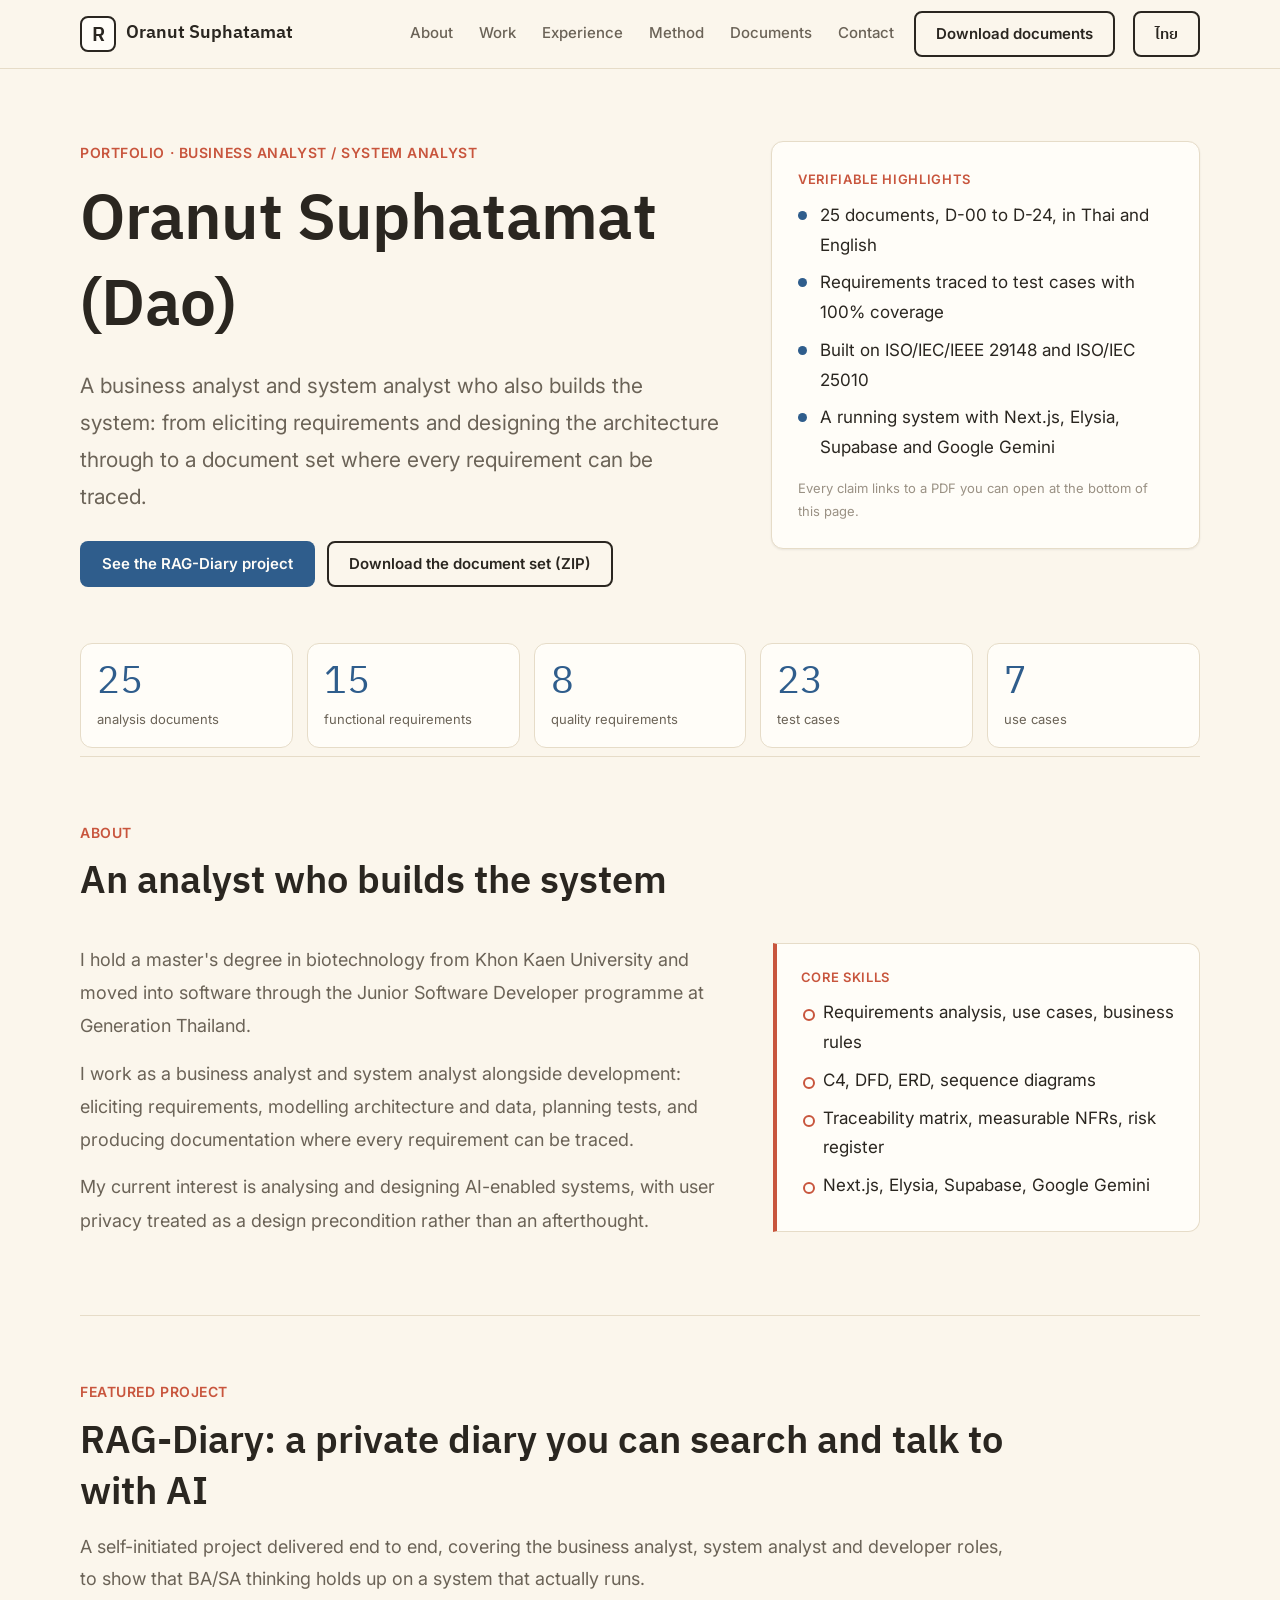
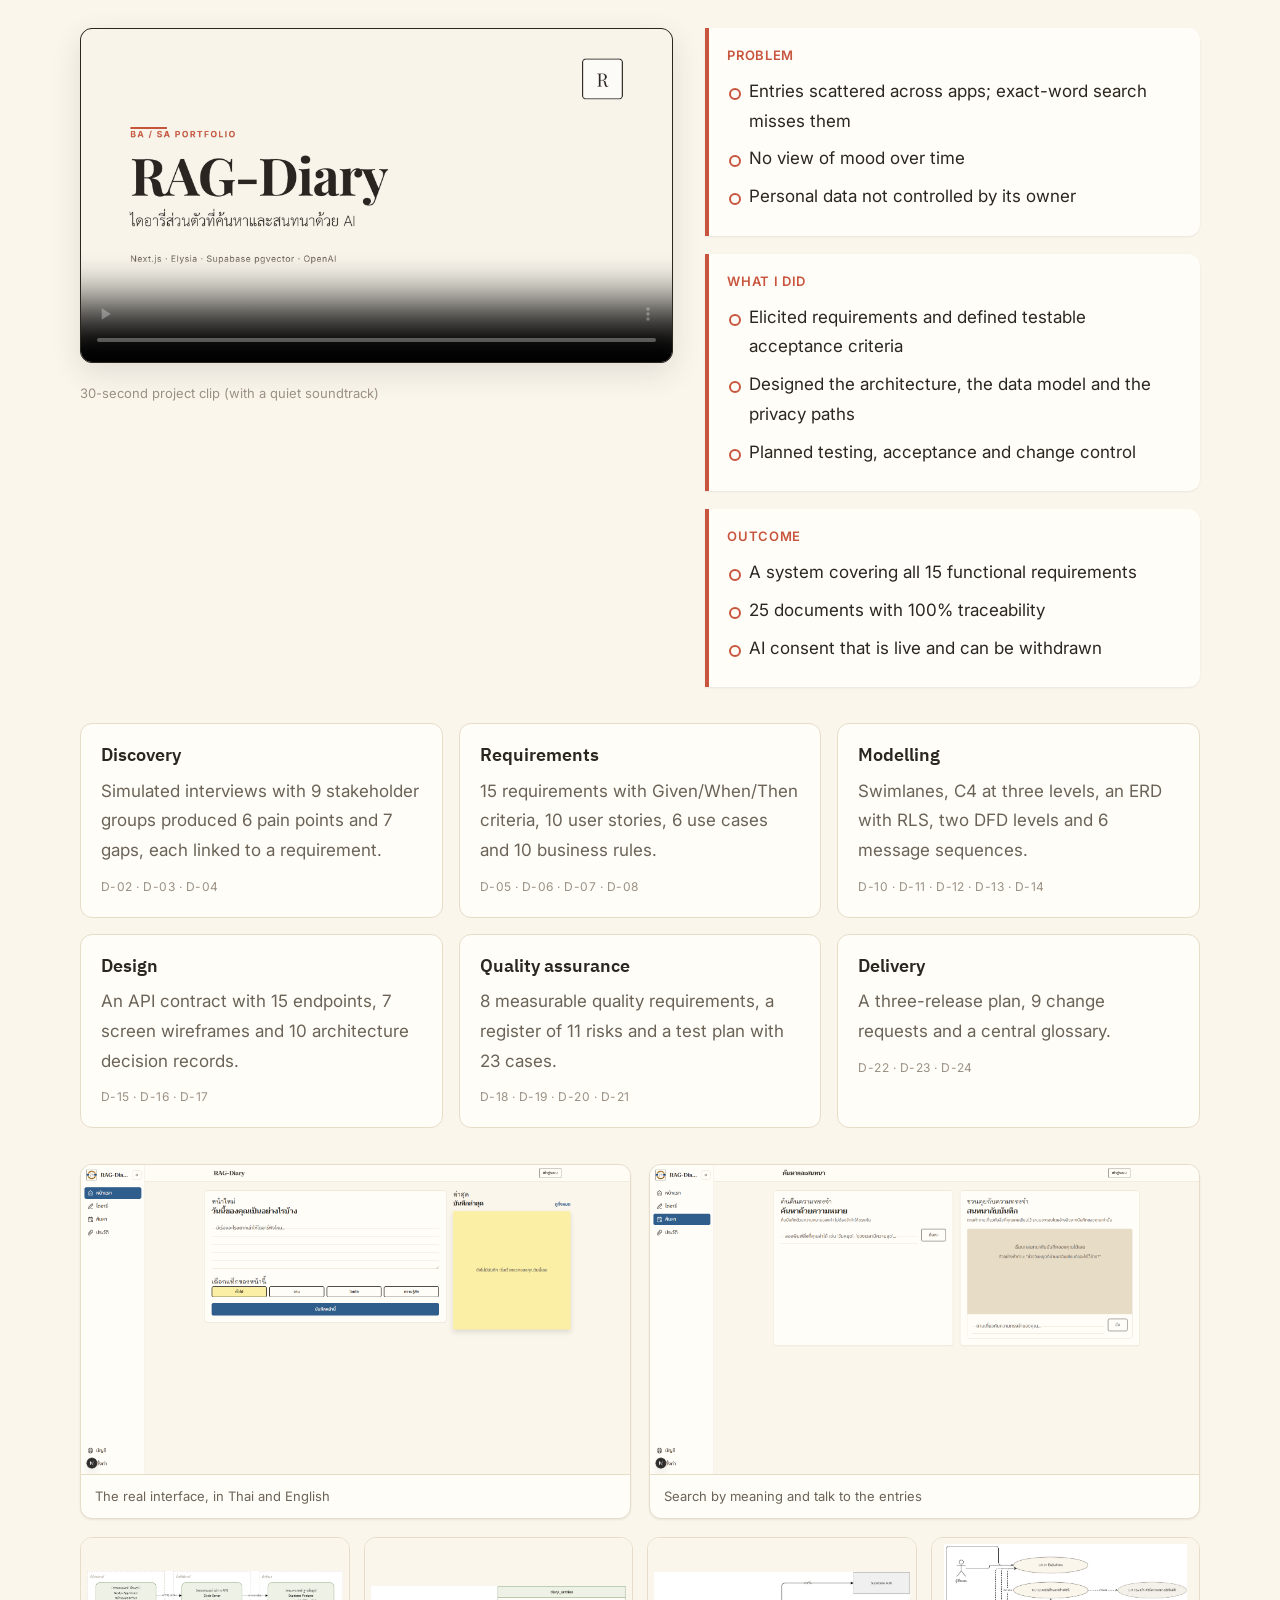
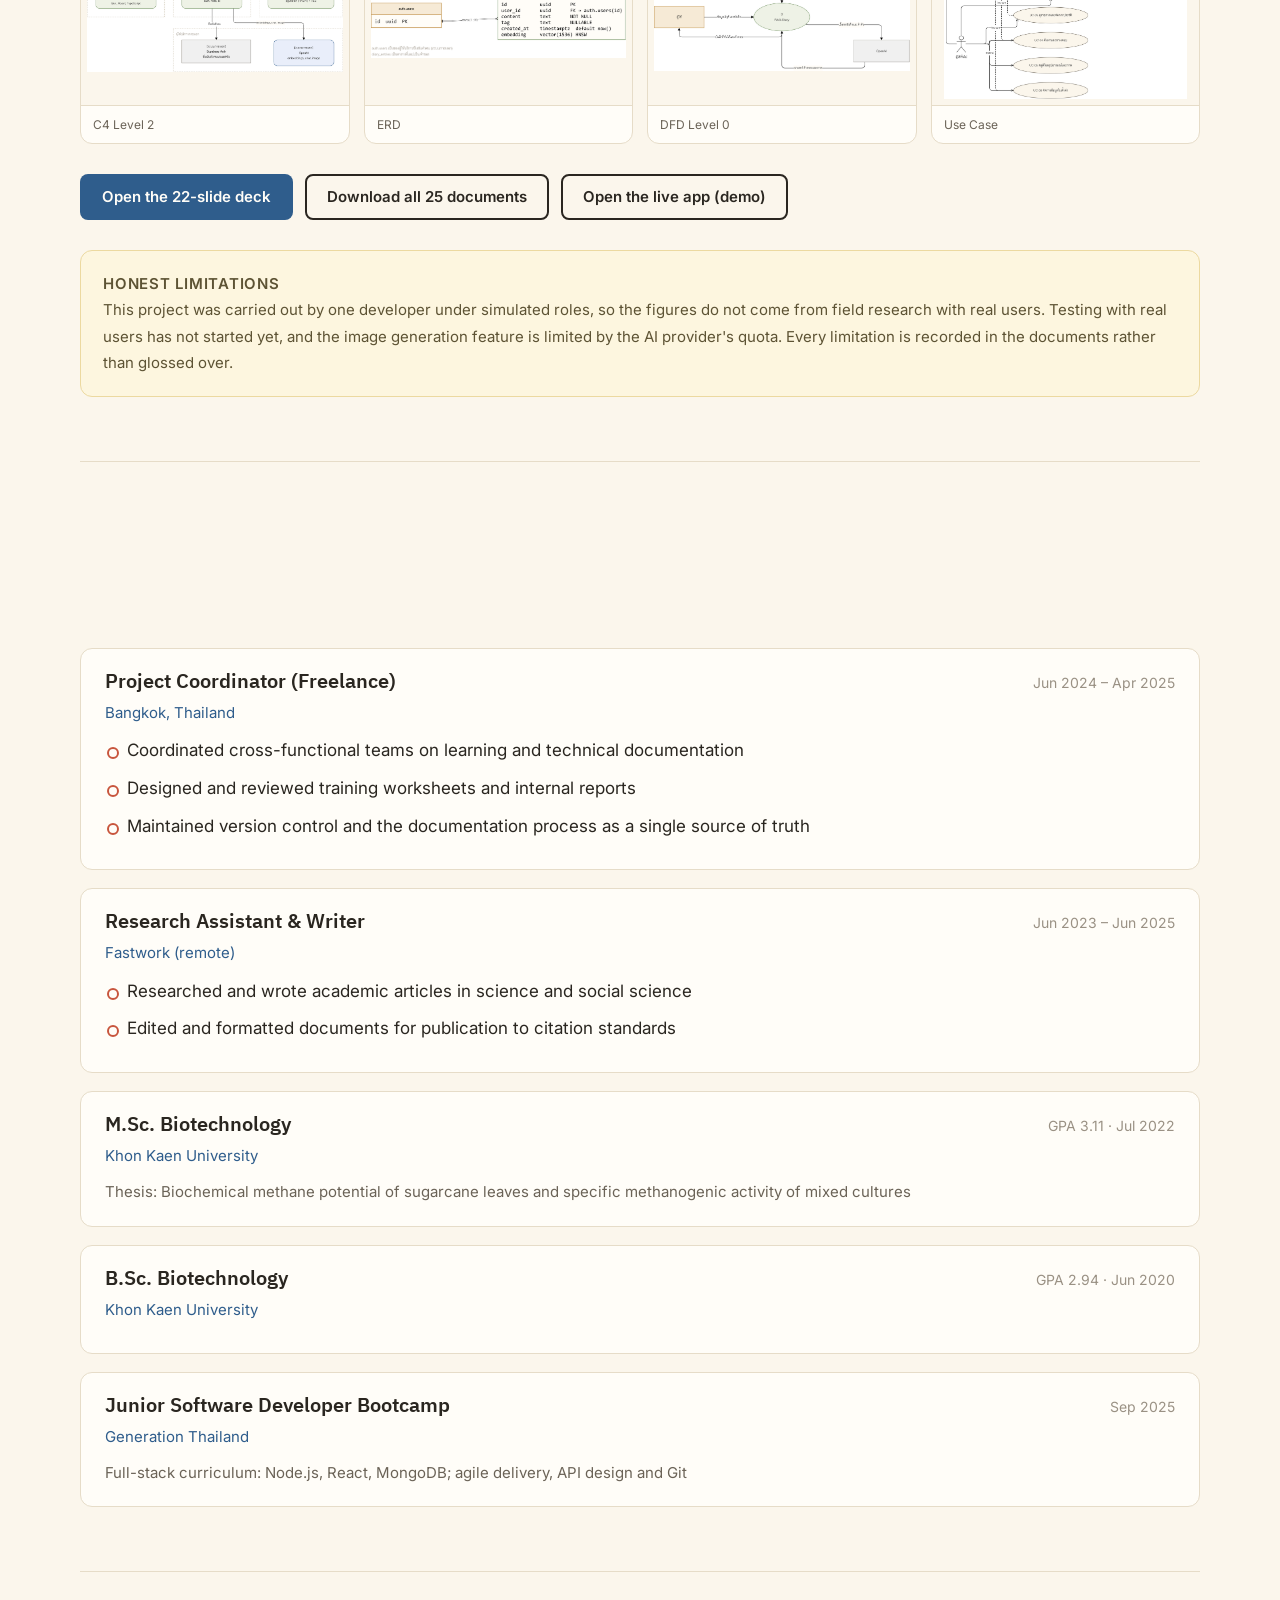
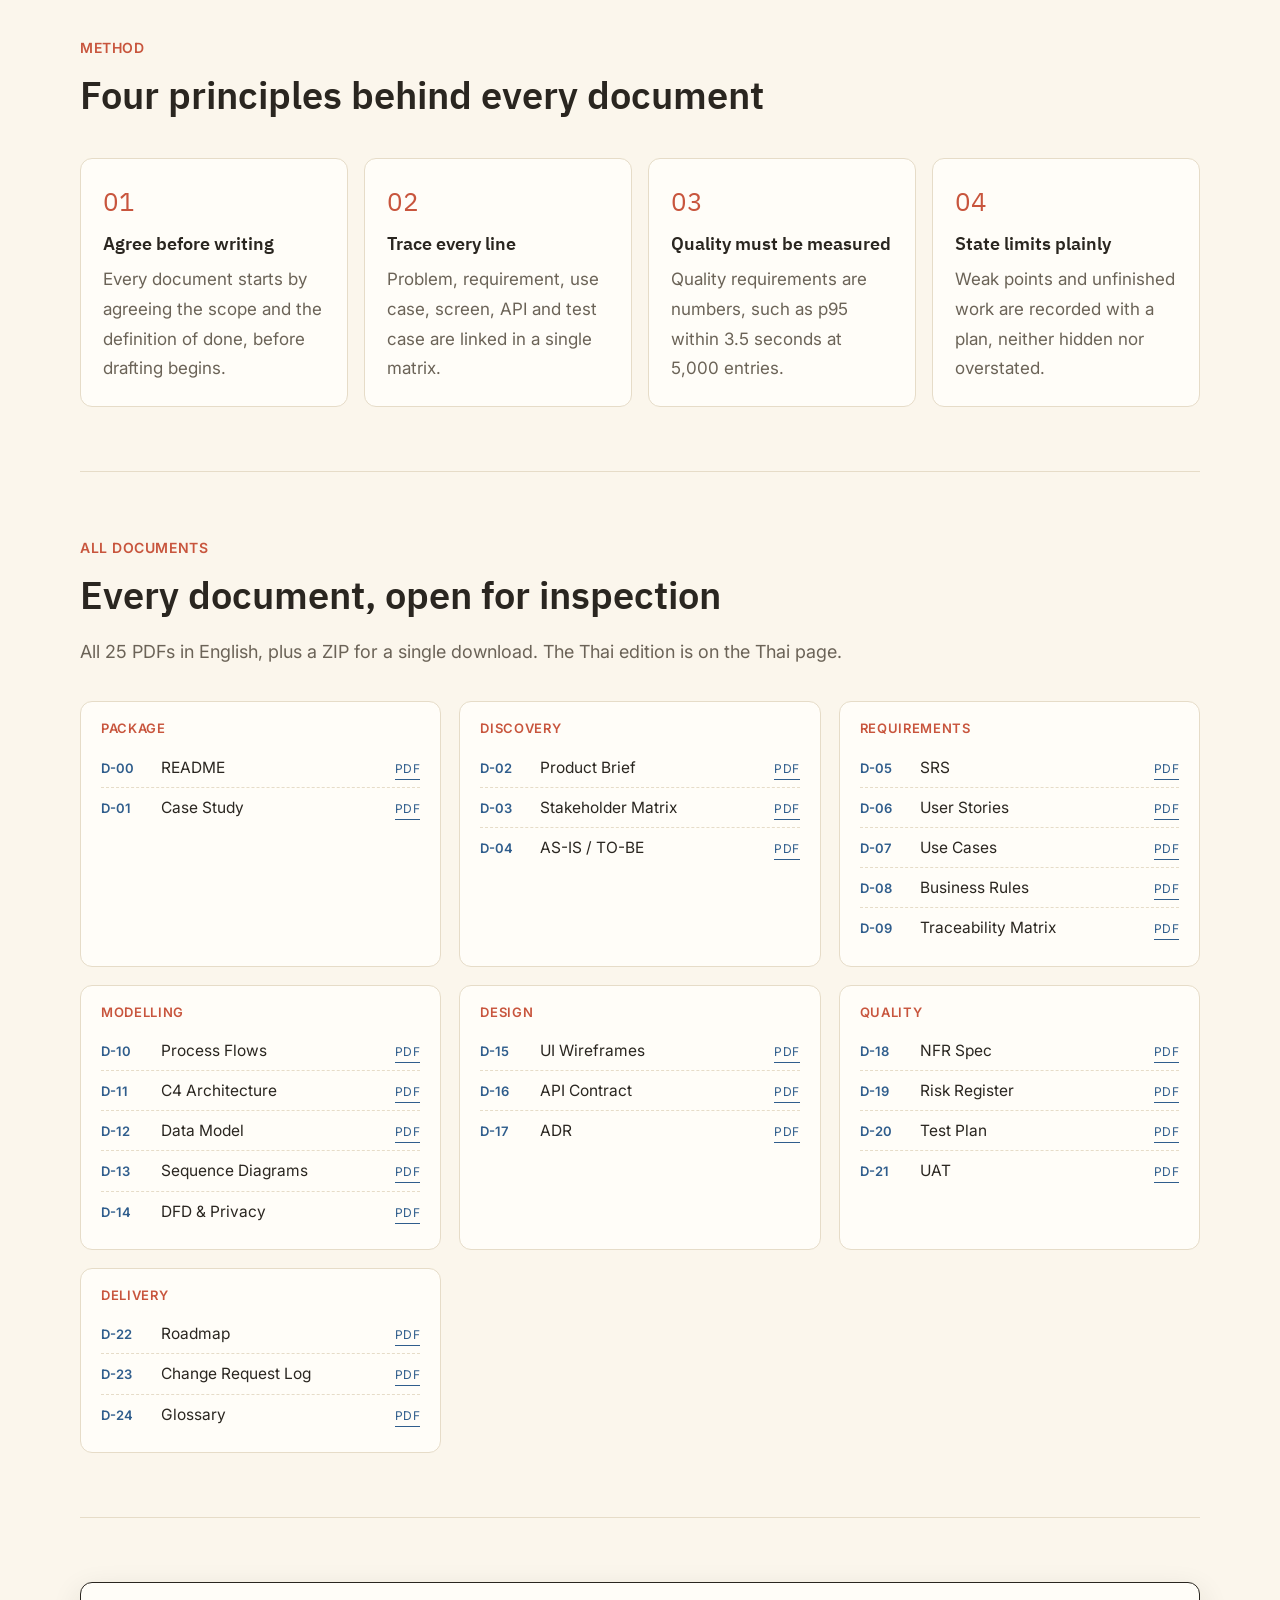
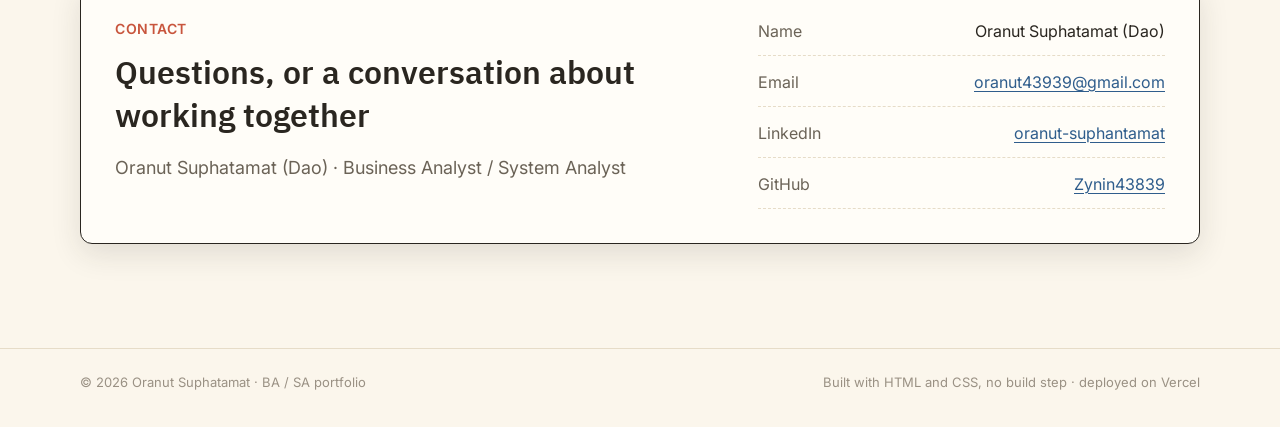
==== en/index.html @ 9d76f633 "chore: import the BA/SA portfolio (Thai and English editions)" ====
<!doctype html>
<html lang="en">
<head>
  <meta charset="utf-8" />
  <meta name="viewport" content="width=device-width, initial-scale=1" />
  <title>Oranut Suphatamat (Dao) | Business Analyst / System Analyst</title>
  <meta name="description" content="BA/SA portfolio with a 25-document analysis set and a working product." />
  <link rel="preconnect" href="https://fonts.googleapis.com" />
  <link rel="preconnect" href="https://fonts.gstatic.com" crossorigin />
  <link href="https://fonts.googleapis.com/css2?family=IBM+Plex+Sans+Thai:wght@400;500;600;700&family=Inter:wght@400;500;600&display=swap" rel="stylesheet" />
  <link rel="stylesheet" href="../styles.css" />
</head>
<body>
  <a class="skip-link" href="#main">Skip to main content</a>

  <header class="site-header">
    <div class="wrap header-inner">
      <a class="brand" href="#top">
        <span class="brand-mark">R</span>
        <span class="brand-text">Oranut Suphatamat</span>
      </a>
      <nav class="site-nav" id="site-nav" aria-label="Main menu">
        <a href="#about">About</a>
        <a href="#work">Work</a>
        <a href="#experience">Experience</a>
        <a href="#method">Method</a>
        <a href="#docs">Documents</a>
        <a href="#contact">Contact</a>
      </nav>
      <a class="btn btn-ghost nav-cta" href="../assets/media/RAG-Diary-Docs-EN.zip" download>Download documents</a>
      <a class="btn btn-ghost" href="../" hreflang="th" lang="th" aria-label="ฉบับภาษาไทย">ไทย</a>
      <button class="nav-toggle" type="button" aria-expanded="false" aria-controls="site-nav" aria-label="Open menu">
        <span></span><span></span><span></span>
      </button>
    </div>
  </header>

  <main id="main">
    <section class="hero wrap" id="top">
      <div class="hero-copy">
        <p class="kicker">Portfolio · Business Analyst / System Analyst</p>
        <h1>Oranut Suphatamat (Dao)</h1>
        <p class="hero-lead">
          A business analyst and system analyst who also builds the system: from eliciting requirements
          and designing the architecture through to a document set where every requirement can be traced.
        </p>
        <div class="hero-actions">
          <a class="btn btn-primary" href="#work">See the RAG-Diary project</a>
          <a class="btn btn-ghost" href="../assets/media/RAG-Diary-Docs-EN.zip" download>Download the document set (ZIP)</a>
        </div>
      </div>

      <aside class="hero-card" aria-label="Verifiable highlights">
        <p class="card-label">Verifiable highlights</p>
        <ul class="check-list">
          <li>25 documents, D-00 to D-24, in Thai and English</li>
          <li>Requirements traced to test cases with 100% coverage</li>
          <li>Built on ISO/IEC/IEEE 29148 and ISO/IEC 25010</li>
          <li>A running system with Next.js, Elysia, Supabase and Google Gemini</li>
        </ul>
        <p class="card-note">Every claim links to a PDF you can open at the bottom of this page.</p>
      </aside>
    </section>

    <section class="metrics wrap" aria-label="Summary figures">
      <div class="metric"><span class="metric-num">25</span><span class="metric-label">analysis documents</span></div>
      <div class="metric"><span class="metric-num">15</span><span class="metric-label">functional requirements</span></div>
      <div class="metric"><span class="metric-num">8</span><span class="metric-label">quality requirements</span></div>
      <div class="metric"><span class="metric-num">23</span><span class="metric-label">test cases</span></div>
      <div class="metric"><span class="metric-num">7</span><span class="metric-label">use cases</span></div>
    </section>

    <section class="section wrap" id="about">
      <div class="section-head">
        <p class="kicker">About</p>
        <h2>An analyst who builds the system</h2>
      </div>
      <div class="about-grid">
        <div class="about-copy">
          <p>
            I hold a master's degree in biotechnology from Khon Kaen University and moved into software
            through the Junior Software Developer programme at Generation Thailand.
          </p>
          <p>
            I work as a business analyst and system analyst alongside development: eliciting requirements,
            modelling architecture and data, planning tests, and producing documentation where every
            requirement can be traced.
          </p>
          <p>
            My current interest is analysing and designing AI-enabled systems, with user privacy treated
            as a design precondition rather than an afterthought.
          </p>
        </div>
        <aside class="about-card">
          <p class="card-label">Core skills</p>
          <ul class="plain-list">
            <li>Requirements analysis, use cases, business rules</li>
            <li>C4, DFD, ERD, sequence diagrams</li>
            <li>Traceability matrix, measurable NFRs, risk register</li>
            <li>Next.js, Elysia, Supabase, Google Gemini</li>
          </ul>
        </aside>
      </div>
    </section>

    <section class="section wrap" id="work">
      <div class="section-head">
        <p class="kicker">Featured project</p>
        <h2>RAG-Diary: a private diary you can search and talk to with AI</h2>
        <p class="section-sub">
          A self-initiated project delivered end to end, covering the business analyst, system analyst and
          developer roles, to show that BA/SA thinking holds up on a system that actually runs.
        </p>
      </div>

      <div class="project-grid">
        <div class="project-media">
          <video class="clip" controls preload="metadata" poster="../assets/img/poster.png">
            <source src="../assets/media/clip.mp4" type="video/mp4" />
            Your browser does not support video.
          </video>
          <p class="media-caption">30-second project clip (with a quiet soundtrack)</p>
        </div>

        <div class="project-facts">
          <div class="fact">
            <p class="card-label">Problem</p>
            <ul class="plain-list">
              <li>Entries scattered across apps; exact-word search misses them</li>
              <li>No view of mood over time</li>
              <li>Personal data not controlled by its owner</li>
            </ul>
          </div>
          <div class="fact">
            <p class="card-label">What I did</p>
            <ul class="plain-list">
              <li>Elicited requirements and defined testable acceptance criteria</li>
              <li>Designed the architecture, the data model and the privacy paths</li>
              <li>Planned testing, acceptance and change control</li>
            </ul>
          </div>
          <div class="fact">
            <p class="card-label">Outcome</p>
            <ul class="plain-list">
              <li>A system covering all 15 functional requirements</li>
              <li>25 documents with 100% traceability</li>
              <li>AI consent that is live and can be withdrawn</li>
            </ul>
          </div>
        </div>
      </div>

      <div class="roles">
        <article class="role-card">
          <h3>Discovery</h3>
          <p>Simulated interviews with 9 stakeholder groups produced 6 pain points and 7 gaps, each linked to a requirement.</p>
          <p class="role-doc">D-02 · D-03 · D-04</p>
        </article>
        <article class="role-card">
          <h3>Requirements</h3>
          <p>15 requirements with Given/When/Then criteria, 10 user stories, 6 use cases and 10 business rules.</p>
          <p class="role-doc">D-05 · D-06 · D-07 · D-08</p>
        </article>
        <article class="role-card">
          <h3>Modelling</h3>
          <p>Swimlanes, C4 at three levels, an ERD with RLS, two DFD levels and 6 message sequences.</p>
          <p class="role-doc">D-10 · D-11 · D-12 · D-13 · D-14</p>
        </article>
        <article class="role-card">
          <h3>Design</h3>
          <p>An API contract with 15 endpoints, 7 screen wireframes and 10 architecture decision records.</p>
          <p class="role-doc">D-15 · D-16 · D-17</p>
        </article>
        <article class="role-card">
          <h3>Quality assurance</h3>
          <p>8 measurable quality requirements, a register of 11 risks and a test plan with 23 cases.</p>
          <p class="role-doc">D-18 · D-19 · D-20 · D-21</p>
        </article>
        <article class="role-card">
          <h3>Delivery</h3>
          <p>A three-release plan, 9 change requests and a central glossary.</p>
          <p class="role-doc">D-22 · D-23 · D-24</p>
        </article>
      </div>

      <div class="evidence-grid">
        <figure class="shot-card">
          <img src="../assets/img/app-home.png" alt="RAG-Diary home screen" loading="lazy" />
          <figcaption>The real interface, in Thai and English</figcaption>
        </figure>
        <figure class="shot-card">
          <img src="../assets/img/app-search.png" alt="Semantic search and chat screen" loading="lazy" />
          <figcaption>Search by meaning and talk to the entries</figcaption>
        </figure>
      </div>

      <div class="diagram-grid" aria-label="Diagrams from the documents">
        <button class="diagram" type="button" data-full="../assets/img/c4-l2.png">
          <img src="../assets/img/c4-l2.png" alt="C4 container diagram" loading="lazy" />
          <span>C4 Level 2</span>
        </button>
        <button class="diagram" type="button" data-full="../assets/img/erd.png">
          <img src="../assets/img/erd.png" alt="Entity relationship diagram" loading="lazy" />
          <span>ERD</span>
        </button>
        <button class="diagram" type="button" data-full="../assets/img/dfd-l0.png">
          <img src="../assets/img/dfd-l0.png" alt="Data flow diagram, context level" loading="lazy" />
          <span>DFD Level 0</span>
        </button>
        <button class="diagram" type="button" data-full="../assets/img/use-case.png">
          <img src="../assets/img/use-case.png" alt="Use case diagram" loading="lazy" />
          <span>Use Case</span>
        </button>
      </div>

      <div class="project-actions">
        <a class="btn btn-primary" href="../assets/media/deck-en.html" target="_blank" rel="noopener">Open the 22-slide deck</a>
        <a class="btn btn-ghost" href="../assets/media/RAG-Diary-Docs-EN.zip" download>Download all 25 documents</a>
        <a class="btn btn-ghost" href="https://rag-diary-app.vercel.app" target="_blank" rel="noopener">Open the live app (demo)</a>
      </div>

      <aside class="honest-note">
        <p class="card-label">Honest limitations</p>
        <p>
          This project was carried out by one developer under simulated roles, so the figures do not come
          from field research with real users. Testing with real users has not started yet, and the image
          generation feature is limited by the AI provider's quota. Every limitation is recorded in the
          documents rather than glossed over.
        </p>
      </aside>
    </section>

    <section class="section wrap" id="experience">
      <div class="section-head">
        <p class="kicker">Experience and background</p>
        <h2>Work and education</h2>
      </div>
      <div class="timeline">
        <article class="timeline-item">
          <div class="timeline-head">
            <h3>Project Coordinator (Freelance)</h3>
            <span>Jun 2024 – Apr 2025</span>
          </div>
          <p class="timeline-org">Bangkok, Thailand</p>
          <ul class="plain-list">
            <li>Coordinated cross-functional teams on learning and technical documentation</li>
            <li>Designed and reviewed training worksheets and internal reports</li>
            <li>Maintained version control and the documentation process as a single source of truth</li>
          </ul>
        </article>
        <article class="timeline-item">
          <div class="timeline-head">
            <h3>Research Assistant &amp; Writer</h3>
            <span>Jun 2023 – Jun 2025</span>
          </div>
          <p class="timeline-org">Fastwork (remote)</p>
          <ul class="plain-list">
            <li>Researched and wrote academic articles in science and social science</li>
            <li>Edited and formatted documents for publication to citation standards</li>
          </ul>
        </article>
        <article class="timeline-item">
          <div class="timeline-head">
            <h3>M.Sc. Biotechnology</h3>
            <span>GPA 3.11 · Jul 2022</span>
          </div>
          <p class="timeline-org">Khon Kaen University</p>
          <p class="timeline-note">
            Thesis: Biochemical methane potential of sugarcane leaves and specific methanogenic
            activity of mixed cultures
          </p>
        </article>
        <article class="timeline-item">
          <div class="timeline-head">
            <h3>B.Sc. Biotechnology</h3>
            <span>GPA 2.94 · Jun 2020</span>
          </div>
          <p class="timeline-org">Khon Kaen University</p>
        </article>
        <article class="timeline-item">
          <div class="timeline-head">
            <h3>Junior Software Developer Bootcamp</h3>
            <span>Sep 2025</span>
          </div>
          <p class="timeline-org">Generation Thailand</p>
          <p class="timeline-note">
            Full-stack curriculum: Node.js, React, MongoDB; agile delivery, API design and Git
          </p>
        </article>
      </div>
    </section>

    <section class="section wrap" id="method">
      <div class="section-head">
        <p class="kicker">Method</p>
        <h2>Four principles behind every document</h2>
      </div>
      <div class="method-grid">
        <article class="method-card">
          <span class="method-num">01</span>
          <h3>Agree before writing</h3>
          <p>Every document starts by agreeing the scope and the definition of done, before drafting begins.</p>
        </article>
        <article class="method-card">
          <span class="method-num">02</span>
          <h3>Trace every line</h3>
          <p>Problem, requirement, use case, screen, API and test case are linked in a single matrix.</p>
        </article>
        <article class="method-card">
          <span class="method-num">03</span>
          <h3>Quality must be measured</h3>
          <p>Quality requirements are numbers, such as p95 within 3.5 seconds at 5,000 entries.</p>
        </article>
        <article class="method-card">
          <span class="method-num">04</span>
          <h3>State limits plainly</h3>
          <p>Weak points and unfinished work are recorded with a plan, neither hidden nor overstated.</p>
        </article>
      </div>
    </section>

    <section class="section wrap" id="docs">
      <div class="section-head">
        <p class="kicker">All documents</p>
        <h2>Every document, open for inspection</h2>
        <p class="section-sub">All 25 PDFs in English, plus a ZIP for a single download. The Thai edition is on the Thai page.</p>
      </div>
      <div class="doc-groups">
      <div class="doc-group">
        <h3 class="doc-group-title">Package</h3>
        <ul class="doc-list">
          <li class="doc-row"><span class="doc-code">D-00</span><span class="doc-name">README</span><a class="doc-link" href="../assets/docs/en/D-00-README.pdf" target="_blank" rel="noopener">PDF</a></li>
          <li class="doc-row"><span class="doc-code">D-01</span><span class="doc-name">Case Study</span><a class="doc-link" href="../assets/docs/en/D-01-CASE-STUDY.pdf" target="_blank" rel="noopener">PDF</a></li>
        </ul>
      </div>
      <div class="doc-group">
        <h3 class="doc-group-title">Discovery</h3>
        <ul class="doc-list">
          <li class="doc-row"><span class="doc-code">D-02</span><span class="doc-name">Product Brief</span><a class="doc-link" href="../assets/docs/en/D-02-PRODUCT-BRIEF.pdf" target="_blank" rel="noopener">PDF</a></li>
          <li class="doc-row"><span class="doc-code">D-03</span><span class="doc-name">Stakeholder Matrix</span><a class="doc-link" href="../assets/docs/en/D-03-STAKEHOLDER-MATRIX.pdf" target="_blank" rel="noopener">PDF</a></li>
          <li class="doc-row"><span class="doc-code">D-04</span><span class="doc-name">AS-IS / TO-BE</span><a class="doc-link" href="../assets/docs/en/D-04-AS-IS-TO-BE.pdf" target="_blank" rel="noopener">PDF</a></li>
        </ul>
      </div>
      <div class="doc-group">
        <h3 class="doc-group-title">Requirements</h3>
        <ul class="doc-list">
          <li class="doc-row"><span class="doc-code">D-05</span><span class="doc-name">SRS</span><a class="doc-link" href="../assets/docs/en/D-05-SRS.pdf" target="_blank" rel="noopener">PDF</a></li>
          <li class="doc-row"><span class="doc-code">D-06</span><span class="doc-name">User Stories</span><a class="doc-link" href="../assets/docs/en/D-06-USER-STORIES.pdf" target="_blank" rel="noopener">PDF</a></li>
          <li class="doc-row"><span class="doc-code">D-07</span><span class="doc-name">Use Cases</span><a class="doc-link" href="../assets/docs/en/D-07-USE-CASES.pdf" target="_blank" rel="noopener">PDF</a></li>
          <li class="doc-row"><span class="doc-code">D-08</span><span class="doc-name">Business Rules</span><a class="doc-link" href="../assets/docs/en/D-08-BUSINESS-RULES.pdf" target="_blank" rel="noopener">PDF</a></li>
          <li class="doc-row"><span class="doc-code">D-09</span><span class="doc-name">Traceability Matrix</span><a class="doc-link" href="../assets/docs/en/D-09-TRACEABILITY-MATRIX.pdf" target="_blank" rel="noopener">PDF</a></li>
        </ul>
      </div>
      <div class="doc-group">
        <h3 class="doc-group-title">Modelling</h3>
        <ul class="doc-list">
          <li class="doc-row"><span class="doc-code">D-10</span><span class="doc-name">Process Flows</span><a class="doc-link" href="../assets/docs/en/D-10-PROCESS-FLOWS.pdf" target="_blank" rel="noopener">PDF</a></li>
          <li class="doc-row"><span class="doc-code">D-11</span><span class="doc-name">C4 Architecture</span><a class="doc-link" href="../assets/docs/en/D-11-C4-ARCHITECTURE.pdf" target="_blank" rel="noopener">PDF</a></li>
          <li class="doc-row"><span class="doc-code">D-12</span><span class="doc-name">Data Model</span><a class="doc-link" href="../assets/docs/en/D-12-DATA-MODEL.pdf" target="_blank" rel="noopener">PDF</a></li>
          <li class="doc-row"><span class="doc-code">D-13</span><span class="doc-name">Sequence Diagrams</span><a class="doc-link" href="../assets/docs/en/D-13-SEQUENCE-DIAGRAMS.pdf" target="_blank" rel="noopener">PDF</a></li>
          <li class="doc-row"><span class="doc-code">D-14</span><span class="doc-name">DFD &amp; Privacy</span><a class="doc-link" href="../assets/docs/en/D-14-DFD-PRIVACY.pdf" target="_blank" rel="noopener">PDF</a></li>
        </ul>
      </div>
      <div class="doc-group">
        <h3 class="doc-group-title">Design</h3>
        <ul class="doc-list">
          <li class="doc-row"><span class="doc-code">D-15</span><span class="doc-name">UI Wireframes</span><a class="doc-link" href="../assets/docs/en/D-15-UI-WIREFRAMES.pdf" target="_blank" rel="noopener">PDF</a></li>
          <li class="doc-row"><span class="doc-code">D-16</span><span class="doc-name">API Contract</span><a class="doc-link" href="../assets/docs/en/D-16-API-CONTRACT.pdf" target="_blank" rel="noopener">PDF</a></li>
          <li class="doc-row"><span class="doc-code">D-17</span><span class="doc-name">ADR</span><a class="doc-link" href="../assets/docs/en/D-17-ADR.pdf" target="_blank" rel="noopener">PDF</a></li>
        </ul>
      </div>
      <div class="doc-group">
        <h3 class="doc-group-title">Quality</h3>
        <ul class="doc-list">
          <li class="doc-row"><span class="doc-code">D-18</span><span class="doc-name">NFR Spec</span><a class="doc-link" href="../assets/docs/en/D-18-NFR-SPEC.pdf" target="_blank" rel="noopener">PDF</a></li>
          <li class="doc-row"><span class="doc-code">D-19</span><span class="doc-name">Risk Register</span><a class="doc-link" href="../assets/docs/en/D-19-RISK-REGISTER.pdf" target="_blank" rel="noopener">PDF</a></li>
          <li class="doc-row"><span class="doc-code">D-20</span><span class="doc-name">Test Plan</span><a class="doc-link" href="../assets/docs/en/D-20-TEST-PLAN.pdf" target="_blank" rel="noopener">PDF</a></li>
          <li class="doc-row"><span class="doc-code">D-21</span><span class="doc-name">UAT</span><a class="doc-link" href="../assets/docs/en/D-21-UAT.pdf" target="_blank" rel="noopener">PDF</a></li>
        </ul>
      </div>
      <div class="doc-group">
        <h3 class="doc-group-title">Delivery</h3>
        <ul class="doc-list">
          <li class="doc-row"><span class="doc-code">D-22</span><span class="doc-name">Roadmap</span><a class="doc-link" href="../assets/docs/en/D-22-ROADMAP.pdf" target="_blank" rel="noopener">PDF</a></li>
          <li class="doc-row"><span class="doc-code">D-23</span><span class="doc-name">Change Request Log</span><a class="doc-link" href="../assets/docs/en/D-23-CHANGE-REQUEST-LOG.pdf" target="_blank" rel="noopener">PDF</a></li>
          <li class="doc-row"><span class="doc-code">D-24</span><span class="doc-name">Glossary</span><a class="doc-link" href="../assets/docs/en/D-24-GLOSSARY.pdf" target="_blank" rel="noopener">PDF</a></li>
        </ul>
      </div>
      </div>
    </section>

    <section class="section wrap" id="contact">
      <div class="contact-card">
        <div>
          <p class="kicker">Contact</p>
          <h2>Questions, or a conversation about working together</h2>
          <p class="section-sub">Oranut Suphatamat (Dao) · Business Analyst / System Analyst</p>
        </div>
        <ul class="contact-list">
          <li><span>Name</span>Oranut Suphatamat (Dao)</li>
          <li><span>Email</span><a href="mailto:oranut43939@gmail.com">oranut43939@gmail.com</a></li>
          <li><span>LinkedIn</span><a href="https://www.linkedin.com/in/oranut-suphantamat-02225635b/" target="_blank" rel="noopener">oranut-suphantamat</a></li>
          <li><span>GitHub</span><a href="https://github.com/Zynin43839" target="_blank" rel="noopener">Zynin43839</a></li>
        </ul>
      </div>
    </section>
  </main>

  <footer class="site-footer">
    <div class="wrap footer-inner">
      <p>© <span id="year"></span> Oranut Suphatamat · BA / SA portfolio</p>
      <p>Built with HTML and CSS, no build step · deployed on Vercel</p>
    </div>
  </footer>

  <dialog class="lightbox" id="lightbox" aria-label="Enlarged image">
    <button class="lightbox-close" type="button" aria-label="Close">Close</button>
    <img id="lightbox-img" alt="" />
  </dialog>

  <script src="../script.js"></script>
</body>
</html>
---- styles.css ----
/* ---------------------------------------------------------------
   RAG-Diary portfolio - Marginalia theme
   Paper #fbf6ec, ink #2a2620, blue #2f5d8c, clay #c8553d
----------------------------------------------------------------*/
:root {
  --paper: #fbf6ec;
  --page: #fffdf8;
  --ink: #2a2620;
  --pencil: #6b6357;
  --faint: #9a9184;
  --rule: #e6dcc8;
  --kraft: #e7dcc6;
  --inkblue: #2f5d8c;
  --inkblue-dark: #24486c;
  --clay: #c8553d;
  --sticky: #fbefa5;

  --serif: "IBM Plex Sans Thai", "Inter", system-ui, sans-serif;
  --sans: "Inter", "IBM Plex Sans Thai", system-ui, sans-serif;

  --wrap: 1120px;
  --radius: 12px;
  --shadow-paper: 0 1px 2px rgba(42, 38, 32, 0.08);
  --shadow-lift: 0 10px 30px rgba(42, 38, 32, 0.12);
}

* { box-sizing: border-box; }

html { scroll-behavior: smooth; }

body {
  margin: 0;
  background: var(--paper);
  color: var(--ink);
  font-family: var(--sans);
  font-size: 18px;
  line-height: 1.75;
  -webkit-font-smoothing: antialiased;
}

img { max-width: 100%; display: block; }

a { color: var(--inkblue); text-decoration-thickness: 1px; text-underline-offset: 3px; }
a:hover { color: var(--inkblue-dark); }

h1, h2, h3 { font-family: var(--serif); font-weight: 600; line-height: 1.35; margin: 0; }

code {
  font-family: ui-monospace, Consolas, monospace;
  font-size: 0.9em;
  background: #f1e9da;
  padding: 1px 5px;
  border-radius: 4px;
}

:focus-visible {
  outline: 3px solid var(--inkblue);
  outline-offset: 3px;
  border-radius: 4px;
}

.skip-link {
  position: absolute;
  left: -9999px;
  top: 0;
  background: var(--ink);
  color: var(--page);
  padding: 10px 16px;
  z-index: 100;
}
.skip-link:focus { left: 12px; top: 12px; }

.wrap {
  width: min(var(--wrap), calc(100% - 40px));
  margin-inline: auto;
}

/* header ------------------------------------------------------- */
.site-header {
  position: sticky;
  top: 0;
  z-index: 40;
  background: rgba(251, 246, 236, 0.92);
  backdrop-filter: blur(8px);
  border-bottom: 1px solid var(--rule);
}

.header-inner {
  display: flex;
  align-items: center;
  gap: 18px;
  min-height: 68px;
}

.brand {
  display: inline-flex;
  align-items: center;
  gap: 10px;
  color: var(--ink);
  text-decoration: none;
  font-weight: 600;
}

.brand-mark {
  width: 36px;
  height: 36px;
  display: grid;
  place-items: center;
  border: 2px solid var(--ink);
  border-radius: 8px;
  background: var(--page);
  font-family: var(--serif);
  font-size: 20px;
}

.brand-text { font-family: var(--serif); font-size: 18px; }

.site-nav {
  display: flex;
  gap: 22px;
  margin-left: auto;
  font-size: 15px;
}

.site-nav a {
  color: var(--pencil);
  text-decoration: none;
  font-weight: 500;
  padding: 6px 2px;
  border-bottom: 2px solid transparent;
}
.site-nav a:hover { color: var(--ink); border-bottom-color: var(--rule); }

.nav-cta { font-size: 14px; }

.nav-toggle {
  display: none;
  margin-left: auto;
  width: 44px;
  height: 44px;
  border: 1px solid var(--rule);
  border-radius: 8px;
  background: var(--page);
  padding: 10px;
  flex-direction: column;
  justify-content: space-between;
}
.nav-toggle span { display: block; height: 2px; background: var(--ink); }

/* buttons ------------------------------------------------------ */
.btn {
  display: inline-flex;
  align-items: center;
  justify-content: center;
  gap: 8px;
  min-height: 46px;
  padding: 0 20px;
  border-radius: 8px;
  font-weight: 600;
  font-size: 15px;
  text-decoration: none;
  border: 2px solid transparent;
  transition: background-color 0.15s, color 0.15s, border-color 0.15s;
}

.btn-primary {
  background: var(--inkblue);
  color: var(--page);
}
.btn-primary:hover { background: var(--inkblue-dark); color: var(--page); }

.btn-ghost {
  border-color: var(--ink);
  color: var(--ink);
  background: transparent;
}
.btn-ghost:hover { background: var(--sticky); color: var(--ink); }

/* hero --------------------------------------------------------- */
.hero {
  display: grid;
  grid-template-columns: minmax(0, 1.35fr) minmax(0, 0.9fr);
  gap: 48px;
  align-items: start;
  padding: 72px 0 40px;
}

.kicker {
  margin: 0 0 12px;
  font-size: 14px;
  font-weight: 600;
  letter-spacing: 0.04em;
  text-transform: uppercase;
  color: var(--clay);
}

.hero h1 {
  font-size: clamp(42px, 5vw, 66px);
  letter-spacing: -0.01em;
}

.hero-lead {
  margin: 18px 0 26px;
  font-size: clamp(19px, 1.7vw, 21px);
  color: var(--pencil);
  max-width: 40em;
}

.hero-actions { display: flex; flex-wrap: wrap; gap: 12px; }

.hero-card {
  background: var(--page);
  border: 1px solid var(--rule);
  border-radius: var(--radius);
  padding: 26px;
  box-shadow: var(--shadow-paper);
}

.card-label {
  margin: 0 0 10px;
  font-size: 13px;
  font-weight: 600;
  letter-spacing: 0.05em;
  text-transform: uppercase;
  color: var(--clay);
}

.check-list, .plain-list { margin: 0; padding: 0; list-style: none; }
.check-list li, .plain-list li {
  position: relative;
  padding-left: 22px;
  margin-bottom: 8px;
  font-size: 15px;
}
.check-list li::before {
  content: "";
  position: absolute;
  left: 0;
  top: 10px;
  width: 9px;
  height: 9px;
  border-radius: 50%;
  background: var(--inkblue);
}
.plain-list li::before {
  content: "";
  position: absolute;
  left: 2px;
  top: 11px;
  width: 8px;
  height: 8px;
  border: 2px solid var(--clay);
  border-radius: 50%;
}

.card-note {
  margin: 14px 0 0;
  font-size: 13px;
  color: var(--faint);
}

/* metrics ------------------------------------------------------ */
.metrics {
  display: grid;
  grid-template-columns: repeat(5, minmax(0, 1fr));
  gap: 14px;
  margin: 16px auto 8px;
}

.metric {
  background: var(--page);
  border: 1px solid var(--rule);
  border-radius: var(--radius);
  padding: 18px 16px 16px;
  display: flex;
  flex-direction: column;
}

.metric-num {
  font-family: var(--serif);
  font-size: 38px;
  line-height: 1.1;
  color: var(--inkblue);
}

.metric-label {
  font-size: 13px;
  color: var(--pencil);
  margin-top: 4px;
}

/* sections ----------------------------------------------------- */
.section { padding: 64px 0; border-top: 1px solid var(--rule); }

.section-head { max-width: 52em; margin-bottom: 34px; }
.section-head h2 { font-size: clamp(28px, 3.2vw, 38px); }
.section-sub { margin: 12px 0 0; color: var(--pencil); }

/* project ------------------------------------------------------ */
.project-grid {
  display: grid;
  grid-template-columns: minmax(0, 1.2fr) minmax(0, 1fr);
  gap: 32px;
  align-items: start;
}

.clip {
  width: 100%;
  border-radius: var(--radius);
  border: 1px solid var(--ink);
  background: #000;
  box-shadow: var(--shadow-lift);
}

.media-caption { margin: 10px 0 0; font-size: 13px; color: var(--faint); }

.project-facts { display: grid; gap: 18px; }

.fact {
  background: var(--page);
  border-left: 4px solid var(--clay);
  border-radius: 0 var(--radius) var(--radius) 0;
  padding: 16px 18px;
  box-shadow: var(--shadow-paper);
}

.roles {
  display: grid;
  grid-template-columns: repeat(3, minmax(0, 1fr));
  gap: 16px;
  margin-top: 36px;
}

.role-card {
  background: var(--page);
  border: 1px solid var(--rule);
  border-radius: var(--radius);
  padding: 20px;
}
.role-card h3 { font-size: 18px; margin-bottom: 8px; }
.role-card p { margin: 0; font-size: 15px; color: var(--pencil); }
.role-doc {
  margin-top: 10px !important;
  font-size: 12px !important;
  letter-spacing: 0.04em;
  color: var(--faint) !important;
}

.evidence-grid {
  display: grid;
  grid-template-columns: repeat(2, minmax(0, 1fr));
  gap: 18px;
  margin-top: 36px;
}

.shot-card {
  margin: 0;
  background: var(--page);
  border: 1px solid var(--rule);
  border-radius: var(--radius);
  overflow: hidden;
  box-shadow: var(--shadow-paper);
}
.shot-card img { border-bottom: 1px solid var(--rule); }
.shot-card figcaption {
  padding: 10px 14px;
  font-size: 13px;
  color: var(--pencil);
}

.diagram-grid {
  display: grid;
  grid-template-columns: repeat(4, minmax(0, 1fr));
  gap: 14px;
  margin-top: 18px;
}

.diagram {
  padding: 0;
  border: 1px solid var(--rule);
  border-radius: var(--radius);
  background: var(--page);
  overflow: hidden;
  cursor: zoom-in;
  text-align: left;
  font: inherit;
  color: var(--pencil);
}
.diagram img {
  aspect-ratio: 16 / 10;
  object-fit: contain;
  background: var(--paper);
  padding: 6px;
}
.diagram span {
  display: block;
  padding: 8px 12px;
  font-size: 12px;
  border-top: 1px solid var(--rule);
}

.project-actions {
  display: flex;
  flex-wrap: wrap;
  gap: 12px;
  margin-top: 30px;
}

.honest-note {
  margin-top: 30px;
  background: #fdf6df;
  border: 1px solid #ecd9a0;
  border-radius: var(--radius);
  padding: 20px 22px;
}
.honest-note p { margin: 0; color: #5d5334; font-size: 15px; }

/* method ------------------------------------------------------- */
.method-grid {
  display: grid;
  grid-template-columns: repeat(4, minmax(0, 1fr));
  gap: 16px;
}

.method-card {
  background: var(--page);
  border: 1px solid var(--rule);
  border-radius: var(--radius);
  padding: 22px;
}
.method-num {
  font-family: var(--serif);
  font-size: 26px;
  color: var(--clay);
}
.method-card h3 { font-size: 18px; margin: 6px 0 8px; }
.method-card p { margin: 0; font-size: 15px; color: var(--pencil); }

/* documents ---------------------------------------------------- */
.doc-groups {
  display: grid;
  grid-template-columns: repeat(3, minmax(0, 1fr));
  gap: 18px;
}

.doc-group {
  background: var(--page);
  border: 1px solid var(--rule);
  border-radius: var(--radius);
  padding: 18px 20px;
}

.doc-group-title {
  font-family: var(--sans);
  font-size: 13px;
  font-weight: 600;
  letter-spacing: 0.05em;
  text-transform: uppercase;
  color: var(--clay);
  margin-bottom: 10px;
}

.doc-list { list-style: none; margin: 0; padding: 0; }

.doc-row {
  display: grid;
  grid-template-columns: 52px 1fr auto;
  gap: 8px;
  align-items: baseline;
  padding: 6px 0;
  border-top: 1px dashed var(--rule);
  font-size: 14px;
}
.doc-row:first-child { border-top: 0; }

.doc-code { font-weight: 600; color: var(--inkblue); font-size: 13px; }
.doc-name { color: var(--ink); }
.doc-link {
  font-size: 12px;
  letter-spacing: 0.04em;
  text-decoration: none;
  border-bottom: 1px solid currentColor;
}

/* contact ------------------------------------------------------ */
.contact-card {
  display: grid;
  grid-template-columns: minmax(0, 1.2fr) minmax(0, 0.8fr);
  gap: 32px;
  background: var(--page);
  border: 1px solid var(--ink);
  border-radius: var(--radius);
  padding: 34px;
  box-shadow: var(--shadow-lift);
}
.contact-card h2 { font-size: clamp(24px, 2.6vw, 32px); }

.contact-list { list-style: none; margin: 0; padding: 0; display: grid; gap: 12px; }
.contact-list li {
  display: flex;
  justify-content: space-between;
  gap: 12px;
  border-bottom: 1px dashed var(--rule);
  padding-bottom: 10px;
  font-size: 15px;
}
.contact-list span { color: var(--pencil); }

/* footer ------------------------------------------------------- */
.site-footer {
  border-top: 1px solid var(--rule);
  margin-top: 40px;
  padding: 22px 0 34px;
  font-size: 13px;
  color: var(--faint);
}
.footer-inner {
  display: flex;
  justify-content: space-between;
  gap: 14px;
  flex-wrap: wrap;
}
.site-footer p { margin: 0; }

/* lightbox ----------------------------------------------------- */
.lightbox {
  border: 0;
  padding: 0;
  background: transparent;
  max-width: min(1100px, 94vw);
}
.lightbox::backdrop { background: rgba(42, 38, 32, 0.82); }
.lightbox img {
  width: 100%;
  border-radius: 10px;
  background: var(--paper);
}
.lightbox-close {
  position: absolute;
  top: -44px;
  right: 0;
  background: var(--page);
  color: var(--ink);
  border: 1px solid var(--ink);
  border-radius: 8px;
  min-height: 36px;
  padding: 0 14px;
  font: inherit;
  font-size: 14px;
  cursor: pointer;
}

/* reveal ------------------------------------------------------- */
.reveal { opacity: 0; transform: translateY(14px); transition: opacity 0.5s ease, transform 0.5s ease; }
.reveal.is-visible { opacity: 1; transform: none; }

/* responsive --------------------------------------------------- */
@media (max-width: 980px) {
  .hero { grid-template-columns: 1fr; padding-top: 48px; }
  .metrics { grid-template-columns: repeat(3, minmax(0, 1fr)); }
  .project-grid { grid-template-columns: 1fr; }
  .roles, .method-grid { grid-template-columns: repeat(2, minmax(0, 1fr)); }
  .doc-groups { grid-template-columns: repeat(2, minmax(0, 1fr)); }
  .contact-card { grid-template-columns: 1fr; }
}

@media (max-width: 720px) {
  .nav-toggle { display: flex; }
  .site-nav {
    position: absolute;
    top: 68px;
    left: 0;
    right: 0;
    display: none;
    flex-direction: column;
    gap: 0;
    background: var(--page);
    border-bottom: 1px solid var(--rule);
    padding: 8px 20px 16px;
  }
  .site-nav.is-open { display: flex; }
  .site-nav a { padding: 12px 0; border-bottom: 1px solid var(--rule); }
  .nav-cta { display: none; }
  .metrics { grid-template-columns: repeat(2, minmax(0, 1fr)); }
  .evidence-grid, .diagram-grid { grid-template-columns: repeat(2, minmax(0, 1fr)); }
  .roles, .method-grid, .doc-groups { grid-template-columns: 1fr; }
  .section { padding: 48px 0; }
  .hero-actions .btn, .project-actions .btn { width: 100%; }
}

@media (prefers-reduced-motion: reduce) {
  html { scroll-behavior: auto; }
  .reveal { opacity: 1; transform: none; transition: none; }
}

/* inline PDF reader */
.pdf-modal {
  position: fixed;
  inset: 0;
  z-index: 80;
  display: none;
  align-items: center;
  justify-content: center;
  background: rgba(42, 38, 32, 0.82);
  padding: 12px;
}
.pdf-modal.is-open { display: flex; }
.pdf-modal__panel {
  width: min(1100px, 100%);
  height: 100%;
  max-height: 92vh;
  display: flex;
  flex-direction: column;
  background: var(--page);
  border: 1px solid var(--ink);
  border-radius: 12px;
  overflow: hidden;
}
.pdf-modal__bar {
  display: flex;
  align-items: center;
  justify-content: space-between;
  gap: 12px;
  padding: 10px 14px;
  border-bottom: 1px solid var(--rule);
  font-size: 14px;
}
.pdf-modal__bar a { font-size: 12px; }
.pdf-modal__close {
  border: 1px solid var(--ink);
  background: transparent;
  border-radius: 8px;
  padding: 6px 12px;
  font: inherit;
  font-size: 13px;
  cursor: pointer;
}
.pdf-modal__frame {
  flex: 1;
  width: 100%;
  border: 0;
  background: #fff;
}

/* modern reading scale */
.role-card p, .method-card p, .check-list li, .plain-list li { font-size: 17px; }
.doc-row { font-size: 15.5px; }
.contact-list li { font-size: 16px; }

/* about + timeline */
.about-grid {
  display: grid;
  grid-template-columns: minmax(0, 1.4fr) minmax(0, 0.9fr);
  gap: 28px;
  align-items: start;
}
.about-copy p { margin: 0 0 14px; color: var(--pencil); font-size: 18px; line-height: 1.85; }
.about-card {
  background: var(--page);
  border: 1px solid var(--rule);
  border-left: 4px solid var(--clay);
  border-radius: 0 12px 12px 0;
  padding: 22px 24px;
}
.timeline { display: grid; gap: 18px; }
.timeline-item {
  background: var(--page);
  border: 1px solid var(--rule);
  border-radius: 12px;
  padding: 20px 24px;
}
.timeline-head {
  display: flex;
  align-items: baseline;
  justify-content: space-between;
  gap: 16px;
  flex-wrap: wrap;
}
.timeline-head h3 { font-size: 20px; margin: 0; }
.timeline-head span { font-size: 14px; color: var(--faint); }
.timeline-org { margin: 4px 0 10px; font-size: 15px; color: var(--inkblue); }
.timeline-note { margin: 0; font-size: 15px; color: var(--pencil); }
@media (max-width: 980px) {
  .about-grid { grid-template-columns: 1fr; }
}
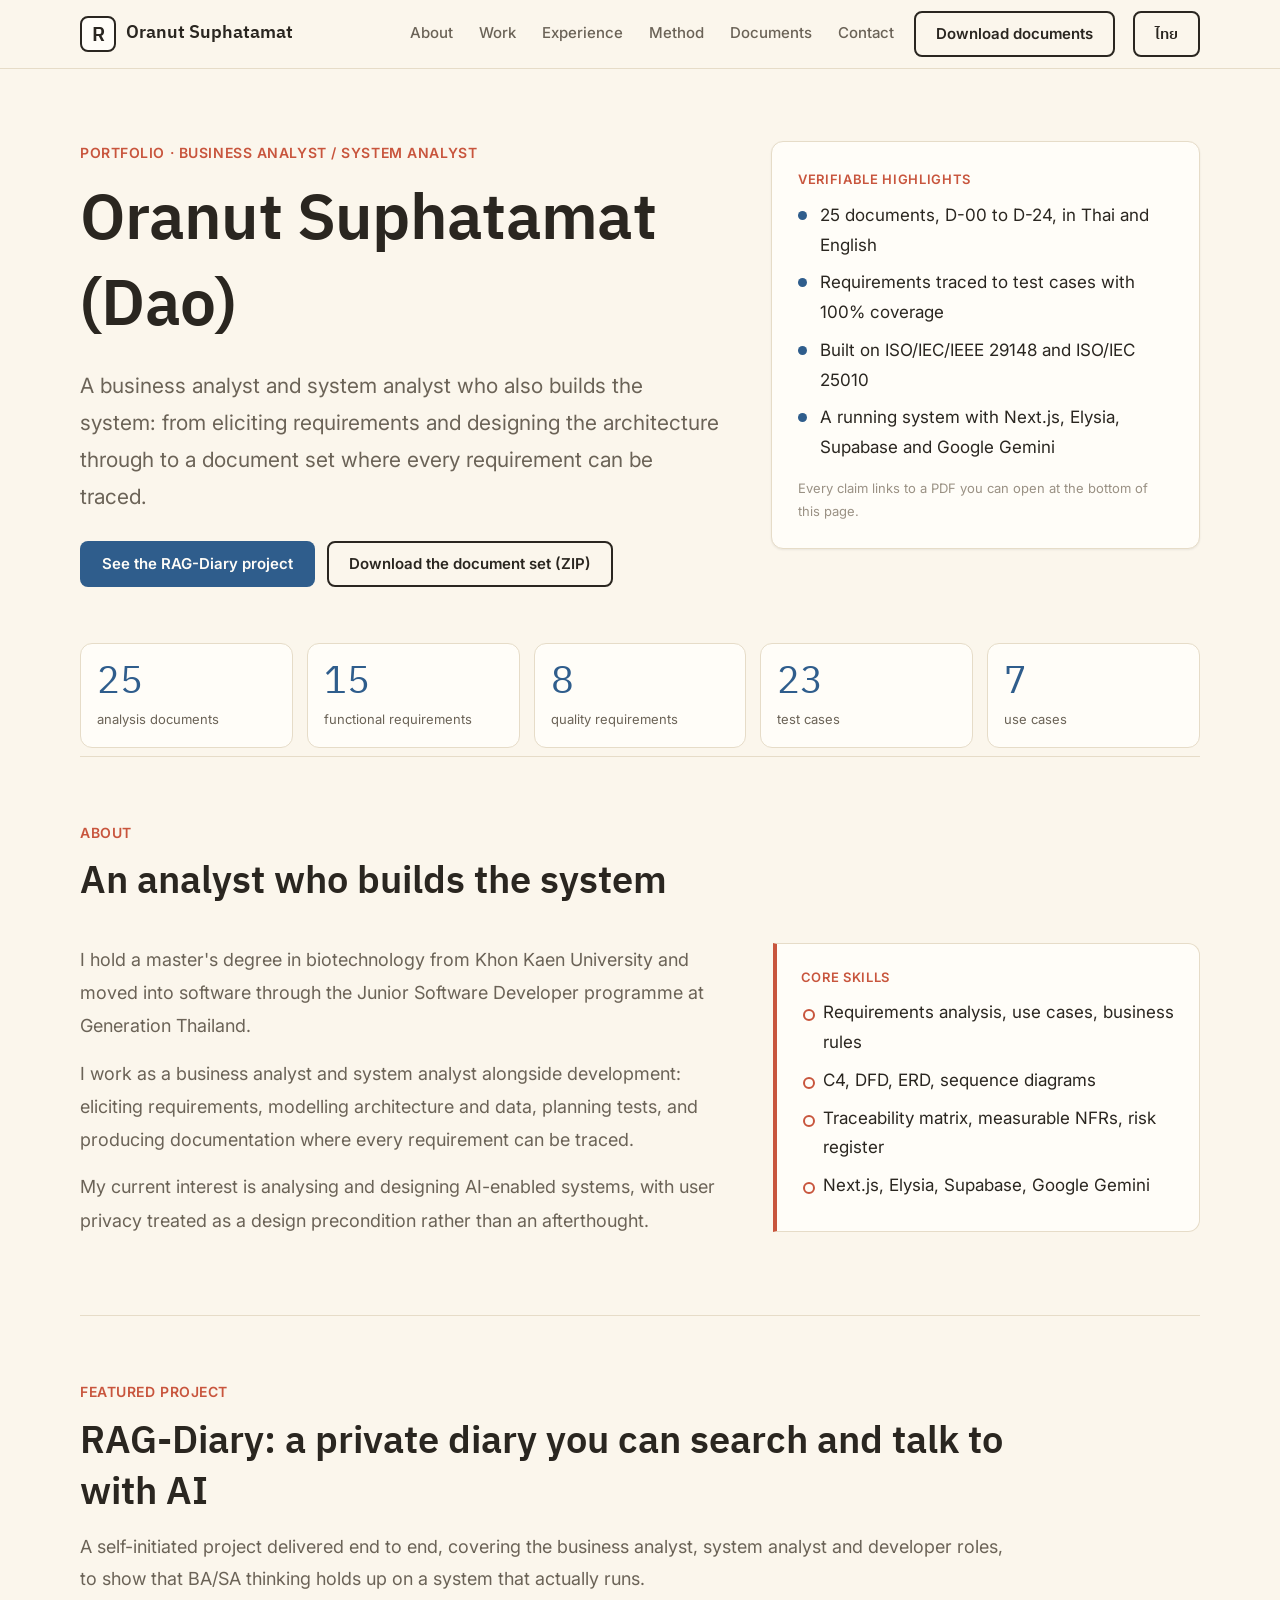
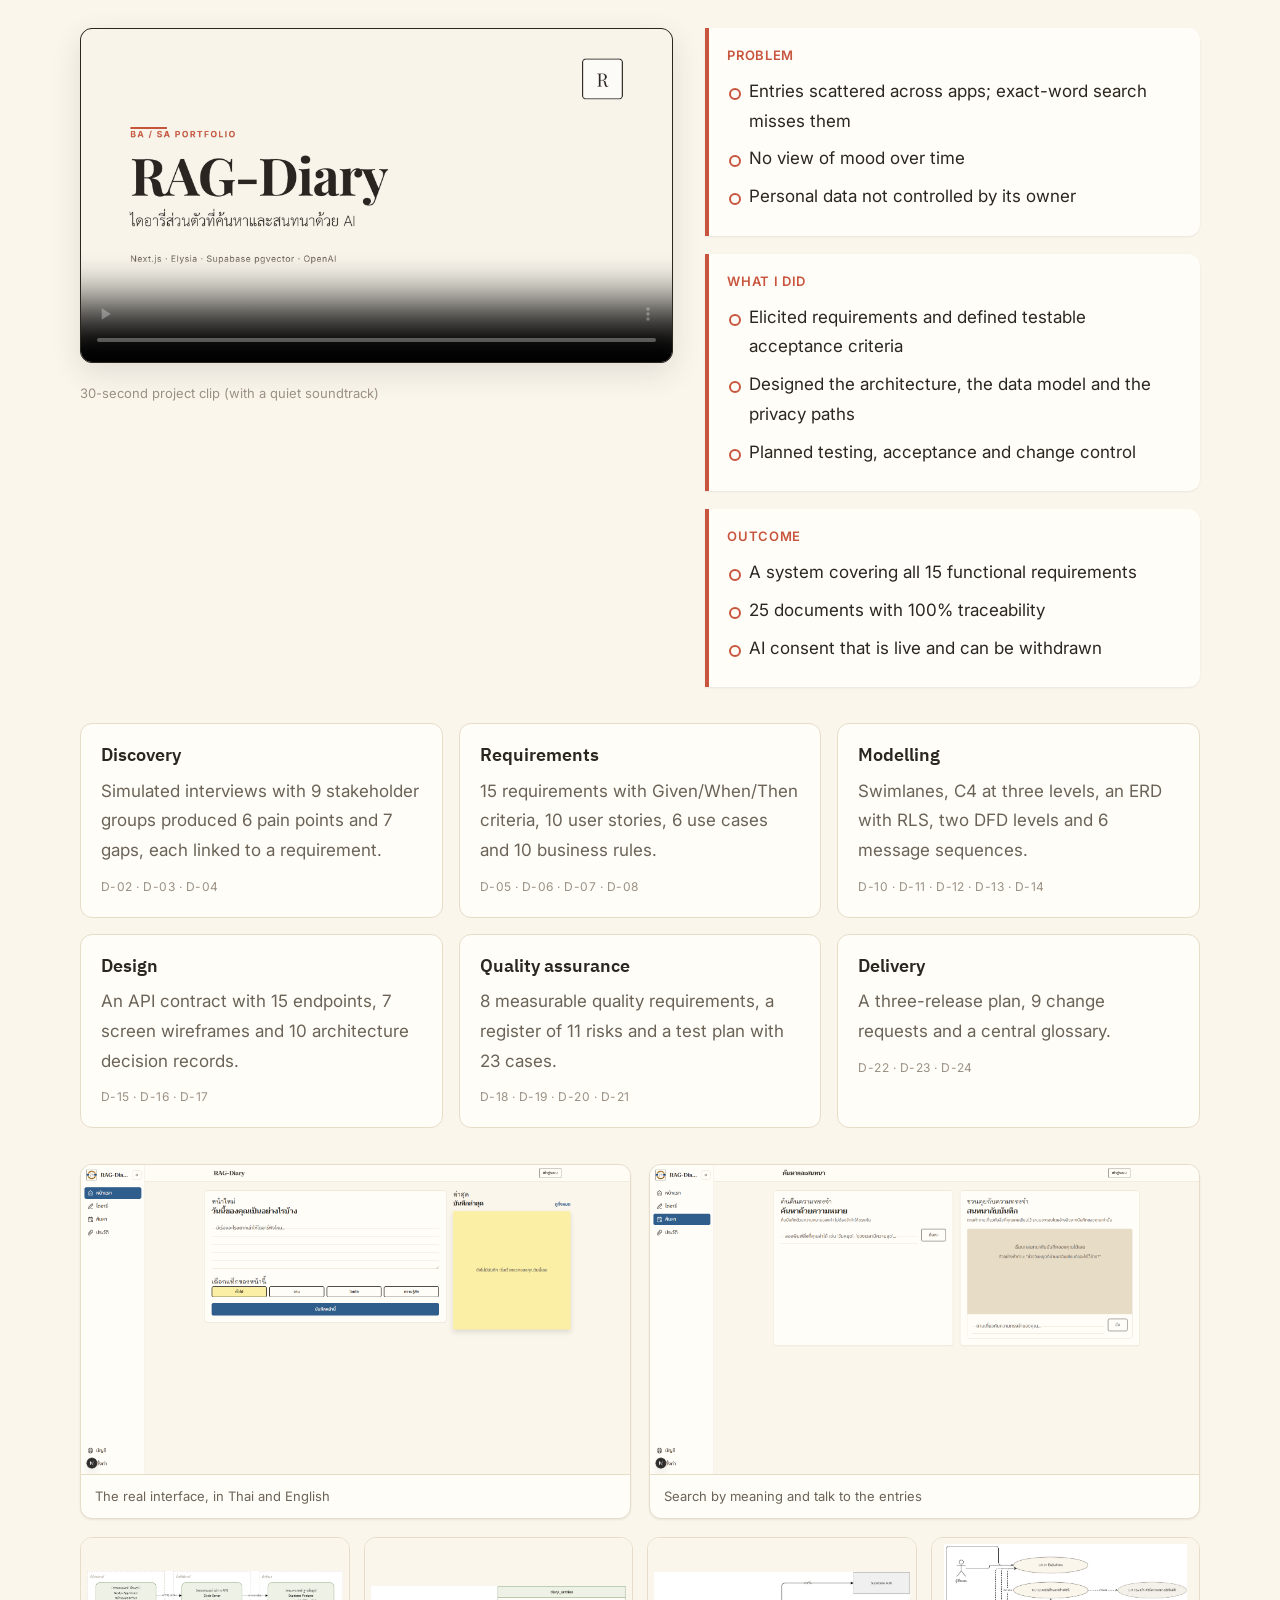
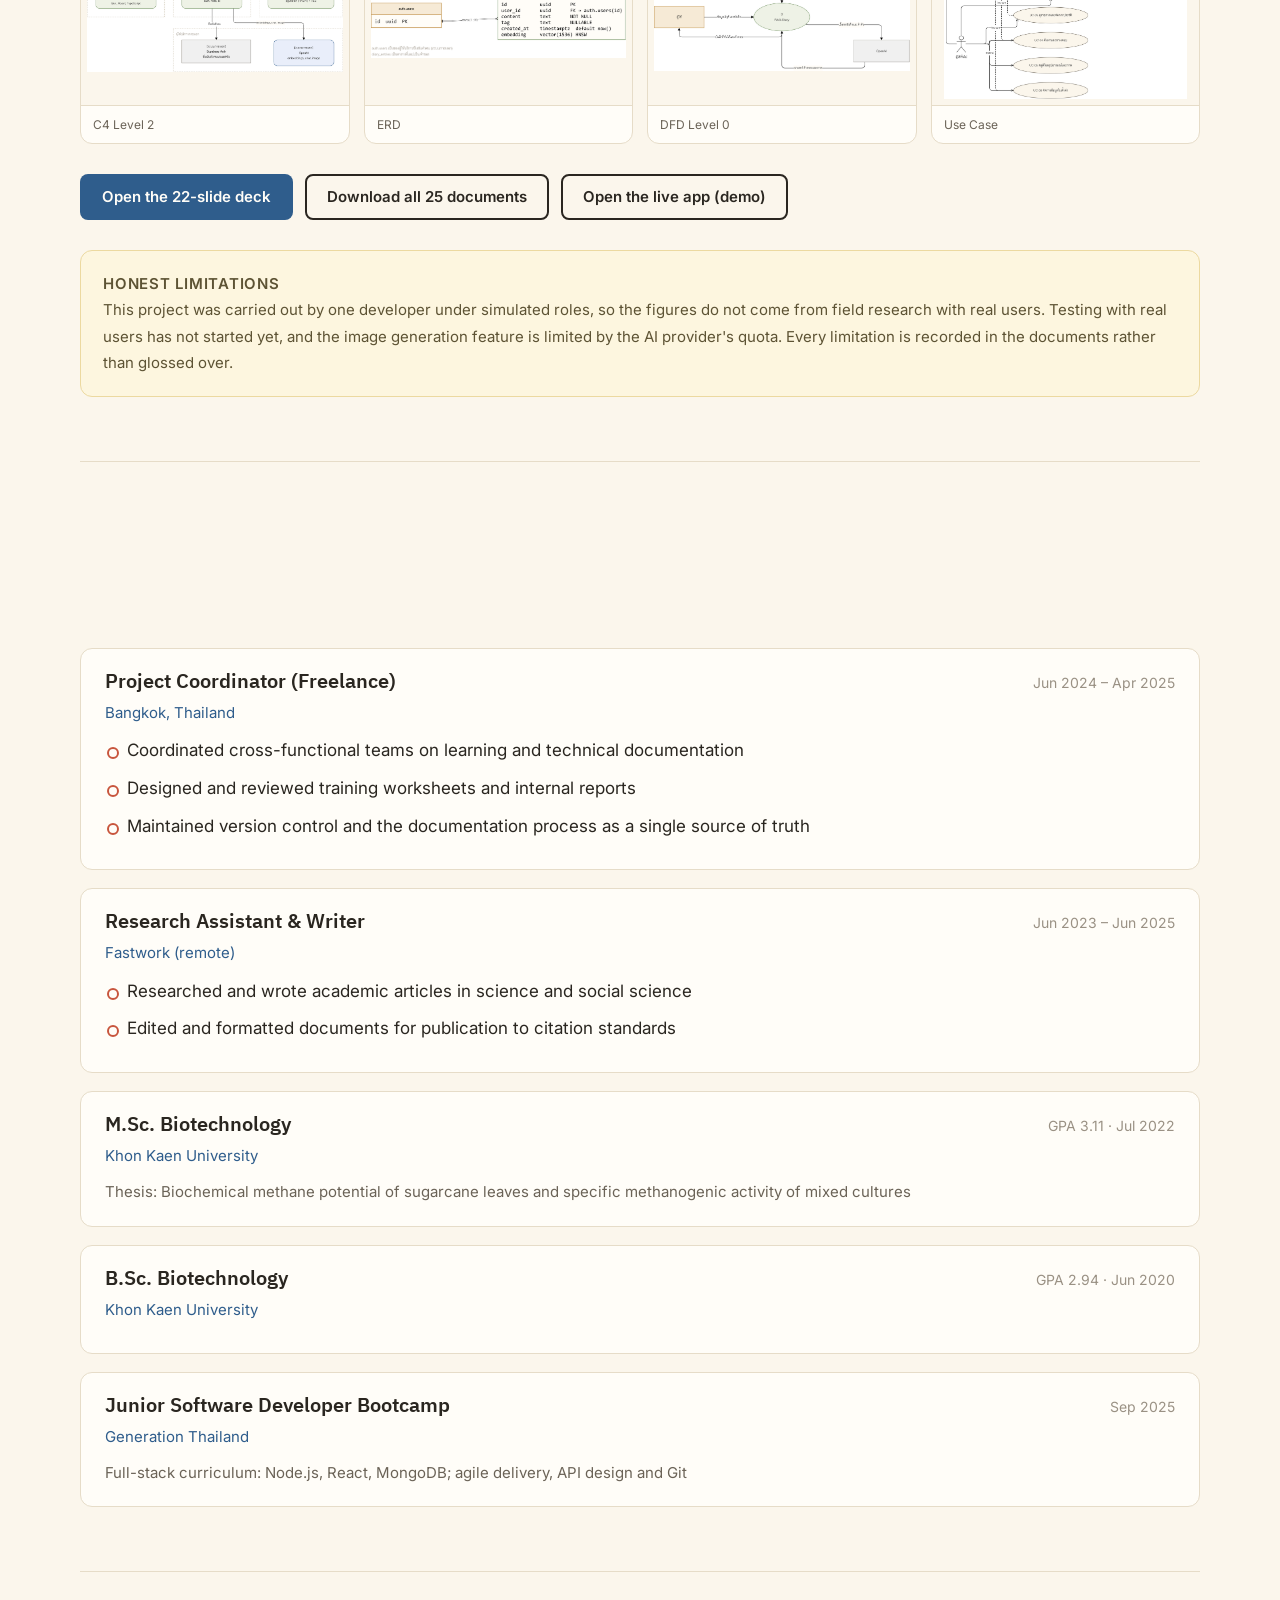
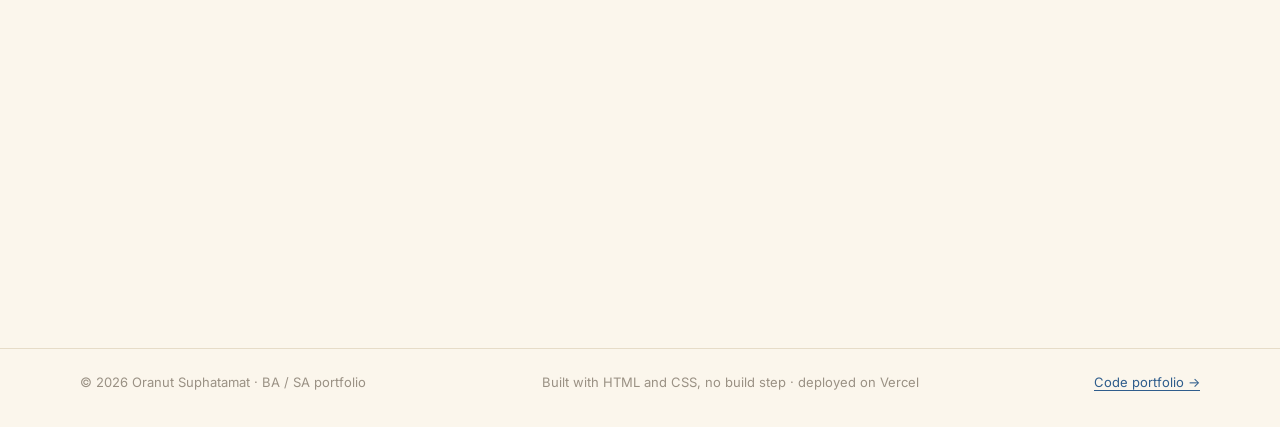
==== commit 9954acf4: "feat: split the BA/SA portfolio into its own repository The site used to live inside the RAG-Diary p" ====
--- a/en/index.html
+++ b/en/index.html
@@ -410,6 +410,7 @@
     <div class="wrap footer-inner">
       <p>© <span id="year"></span> Oranut Suphatamat · BA / SA portfolio</p>
       <p>Built with HTML and CSS, no build step · deployed on Vercel</p>
+      <p><a href="https://dao-portfolio-space.vercel.app">Code portfolio →</a></p>
     </div>
   </footer>
 
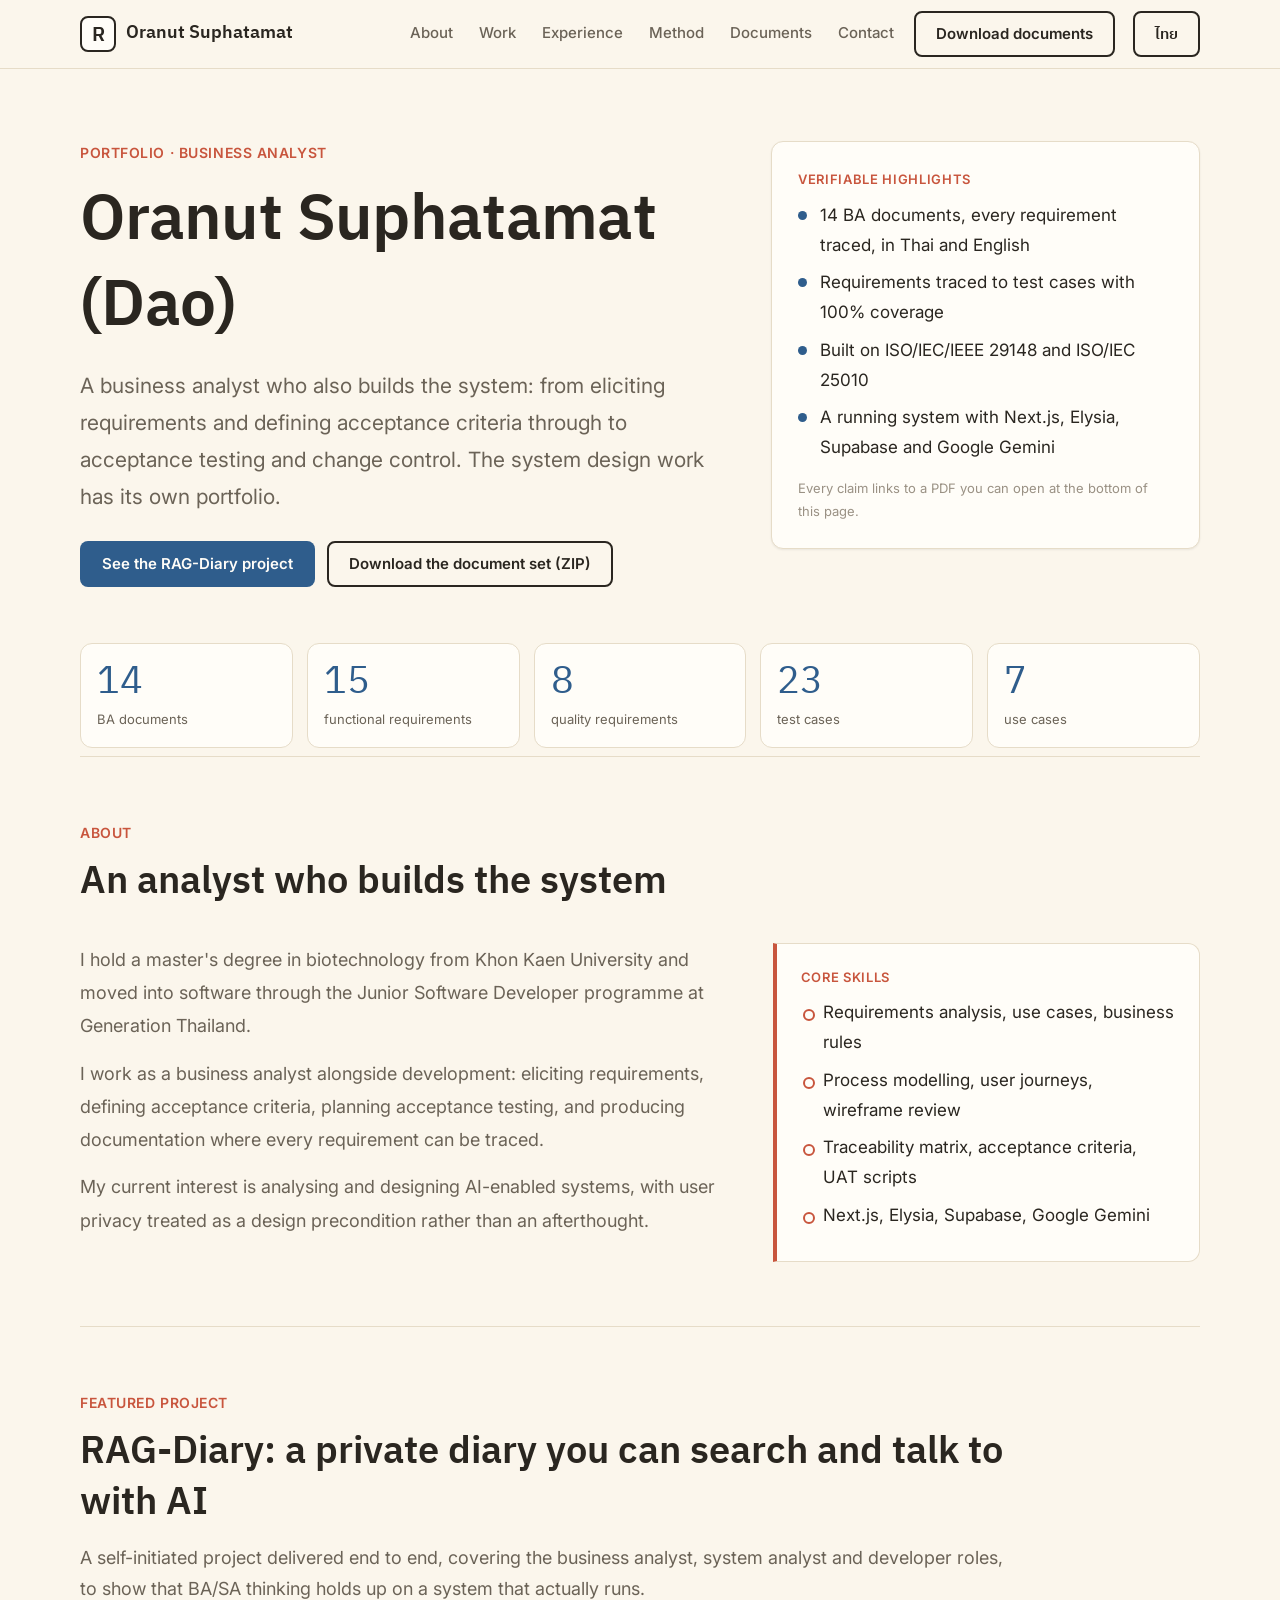
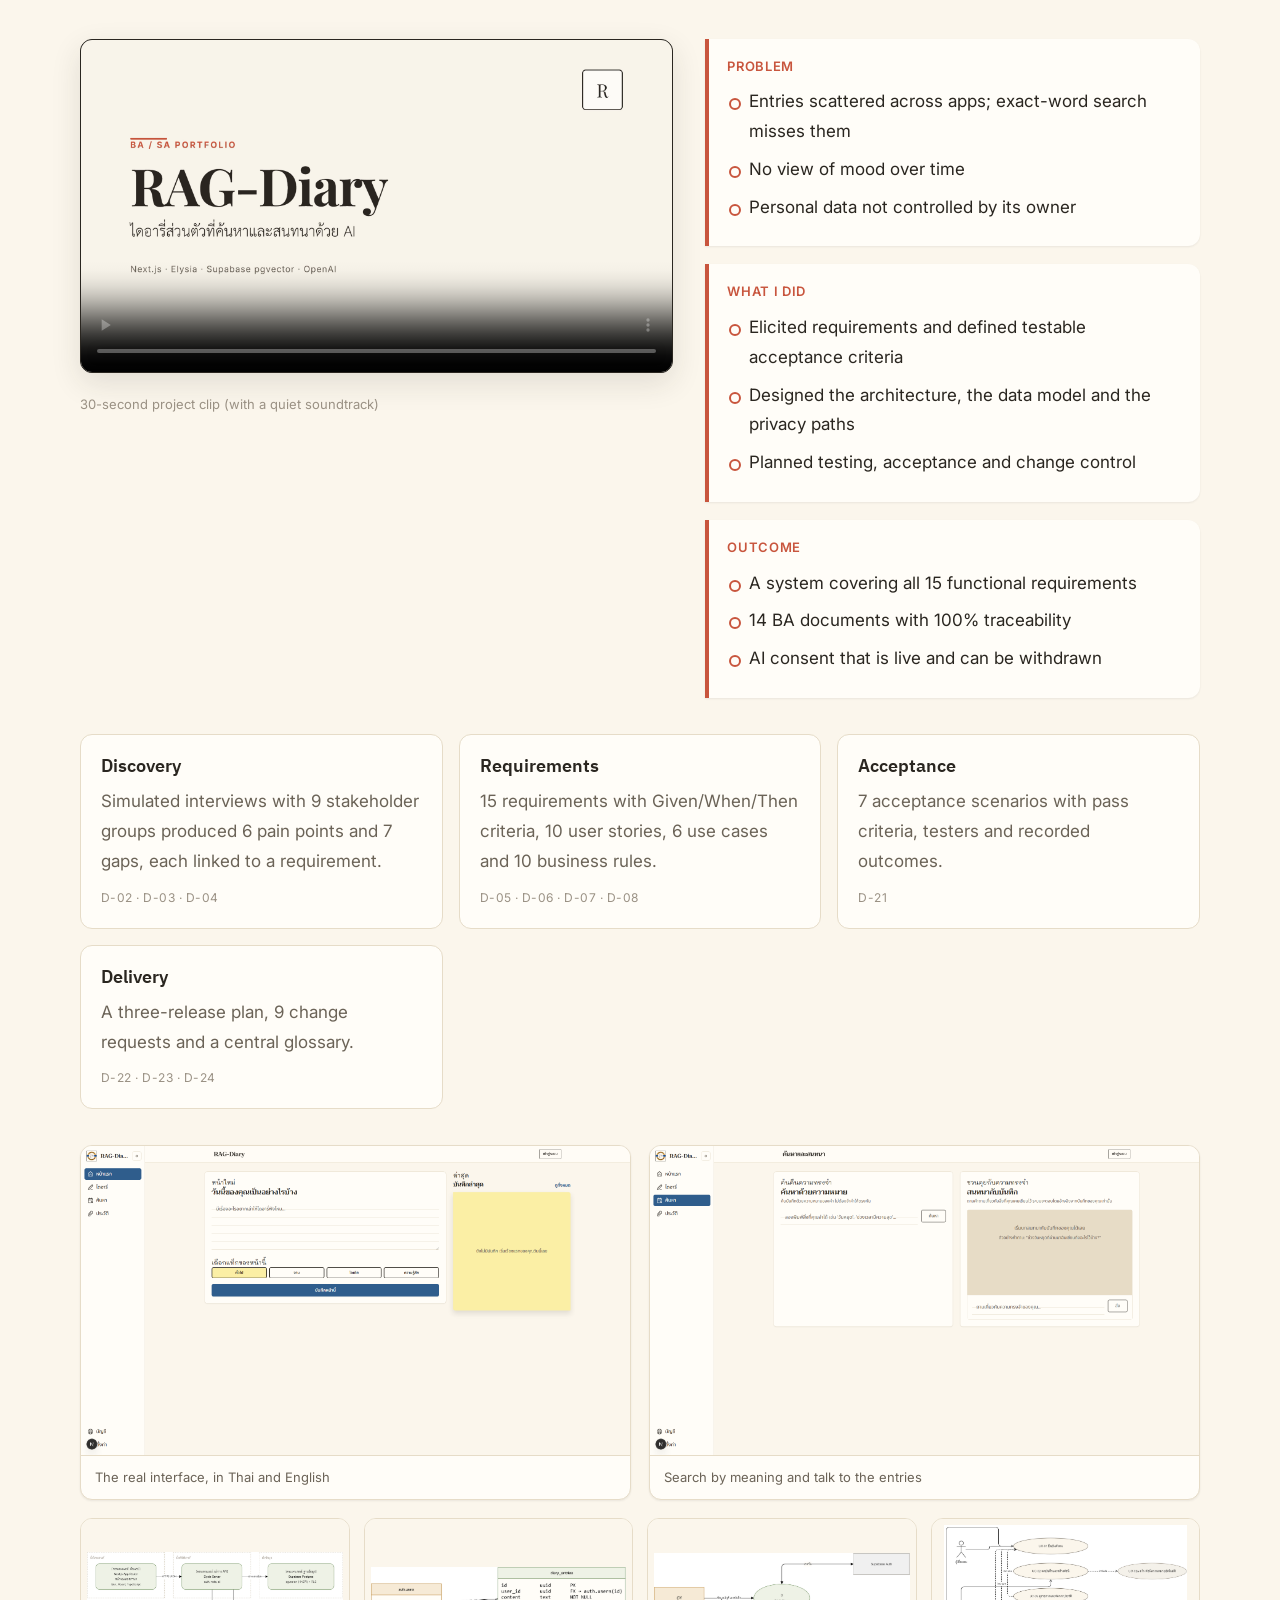
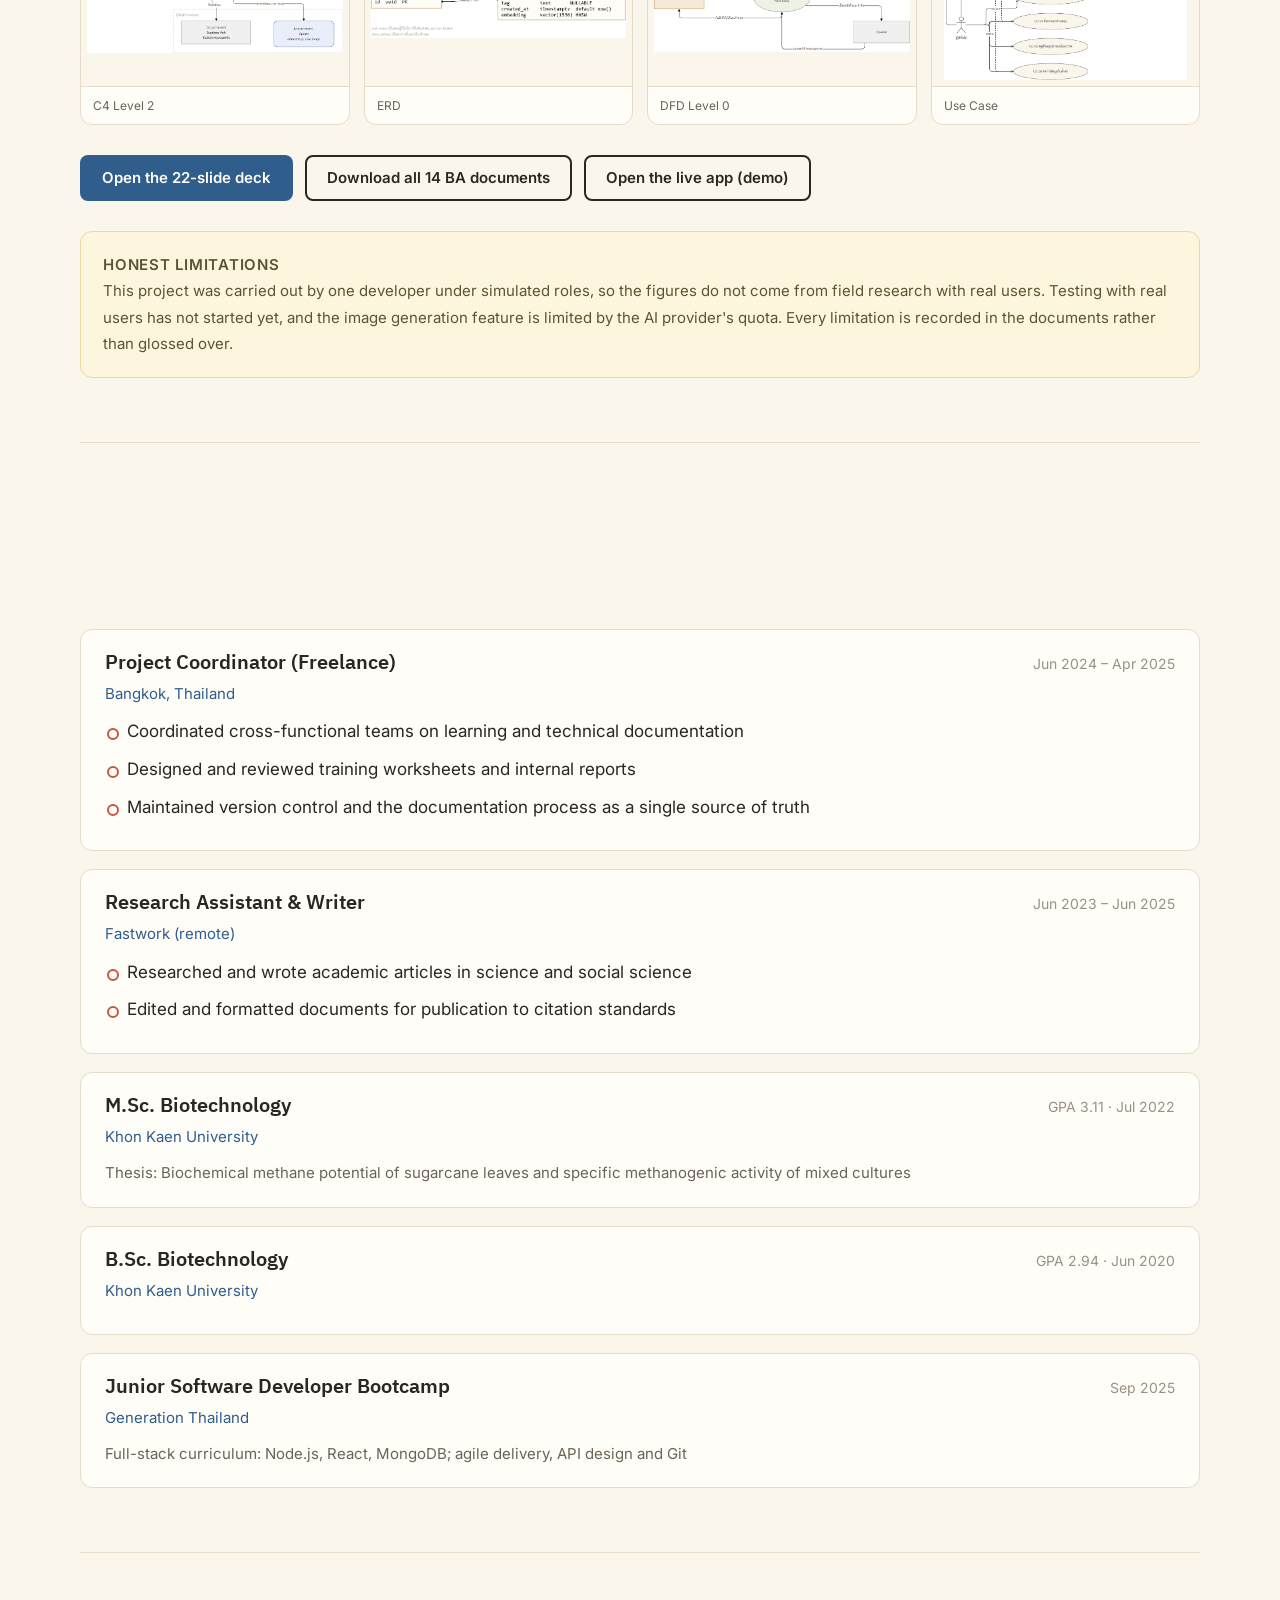
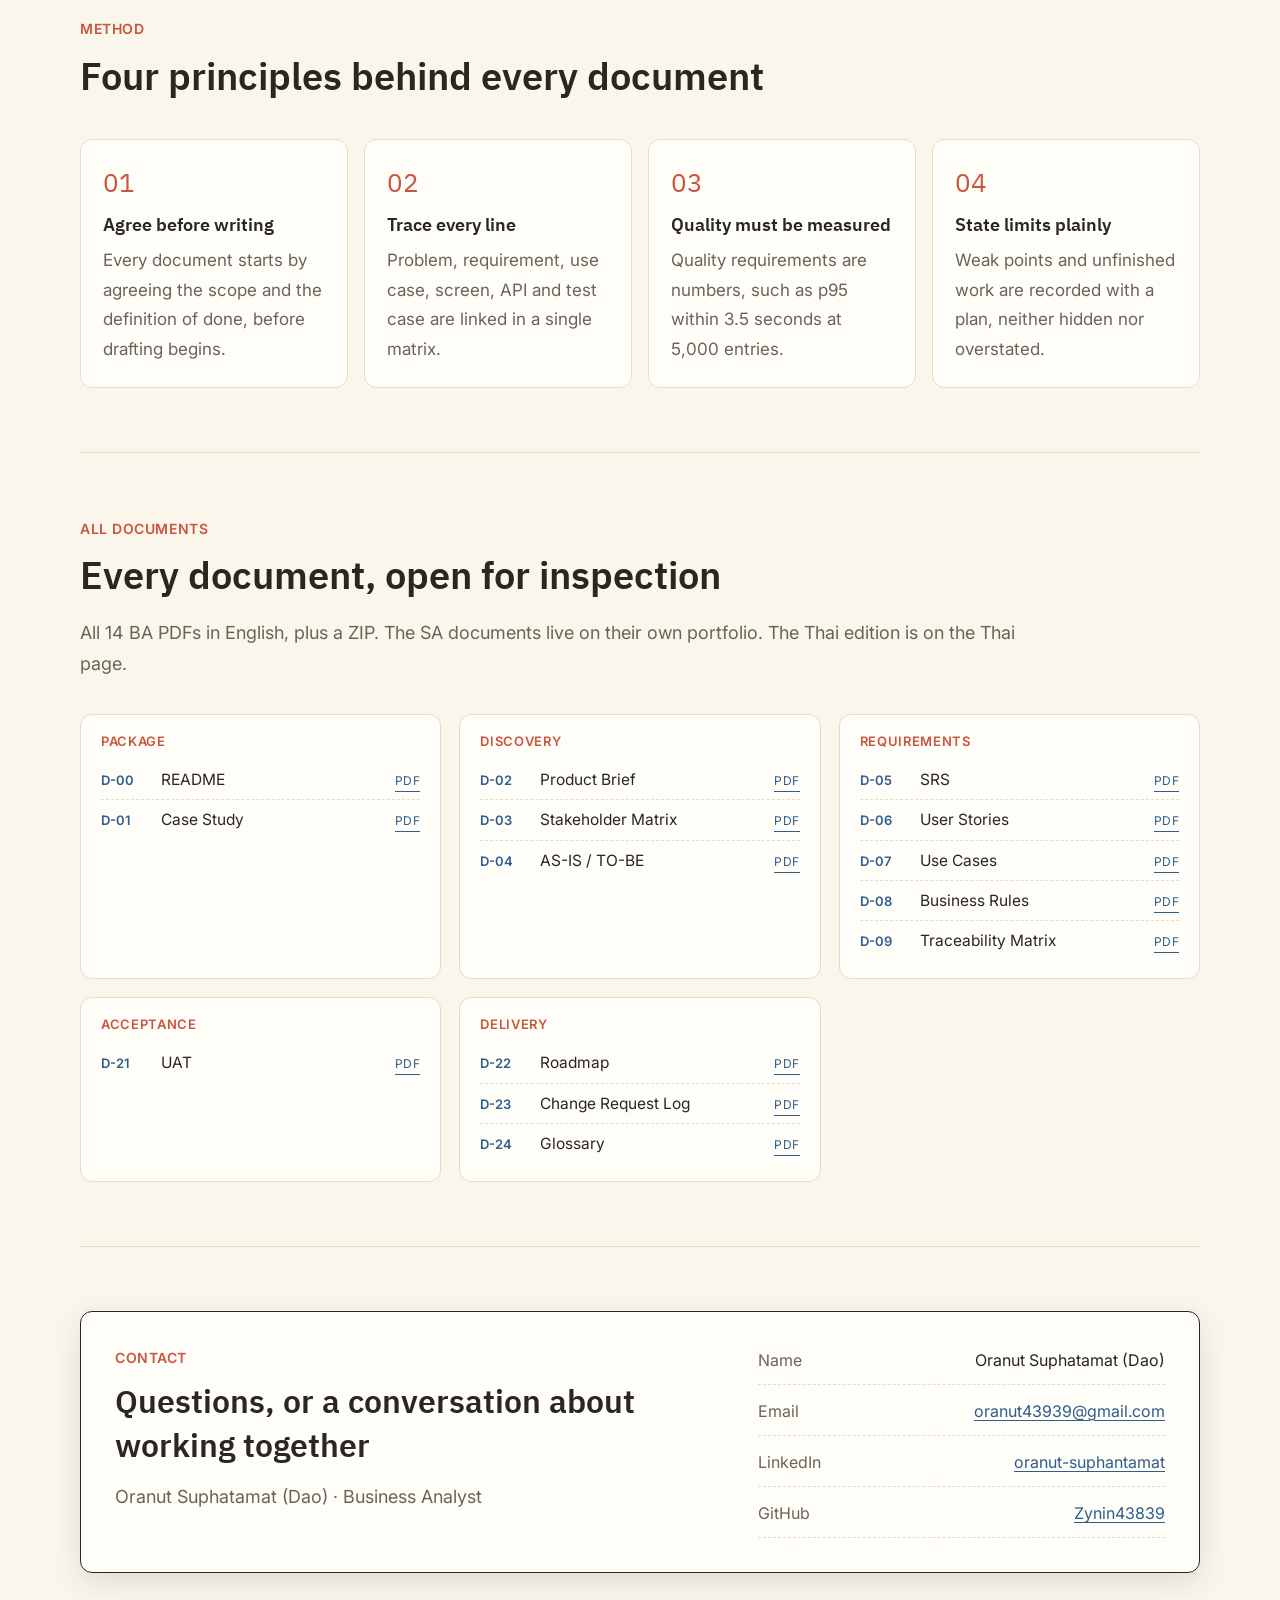
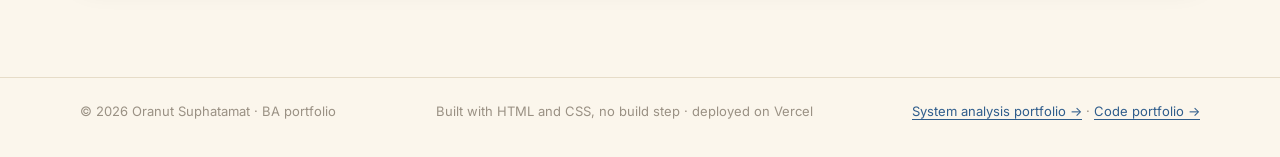
==== commit a51ddf42: "feat: split the portfolio into BA-only scope and add the SA portfolio The analysis work is now split" ====
--- a/en/index.html
+++ b/en/index.html
@@ -3,8 +3,8 @@
 <head>
   <meta charset="utf-8" />
   <meta name="viewport" content="width=device-width, initial-scale=1" />
-  <title>Oranut Suphatamat (Dao) | Business Analyst / System Analyst</title>
-  <meta name="description" content="BA/SA portfolio with a 25-document analysis set and a working product." />
+  <title>Oranut Suphatamat (Dao) | Business Analyst</title>
+  <meta name="description" content="BA portfolio with a 14-document analysis set and a working product." />
   <link rel="preconnect" href="https://fonts.googleapis.com" />
   <link rel="preconnect" href="https://fonts.gstatic.com" crossorigin />
   <link href="https://fonts.googleapis.com/css2?family=IBM+Plex+Sans+Thai:wght@400;500;600;700&family=Inter:wght@400;500;600&display=swap" rel="stylesheet" />
@@ -38,11 +38,12 @@
   <main id="main">
     <section class="hero wrap" id="top">
       <div class="hero-copy">
-        <p class="kicker">Portfolio · Business Analyst / System Analyst</p>
+        <p class="kicker">Portfolio · Business Analyst</p>
         <h1>Oranut Suphatamat (Dao)</h1>
         <p class="hero-lead">
-          A business analyst and system analyst who also builds the system: from eliciting requirements
-          and designing the architecture through to a document set where every requirement can be traced.
+          A business analyst who also builds the system: from eliciting requirements and defining
+          acceptance criteria through to acceptance testing and change control. The system design work
+          has its own portfolio.
         </p>
         <div class="hero-actions">
           <a class="btn btn-primary" href="#work">See the RAG-Diary project</a>
@@ -53,7 +54,7 @@
       <aside class="hero-card" aria-label="Verifiable highlights">
         <p class="card-label">Verifiable highlights</p>
         <ul class="check-list">
-          <li>25 documents, D-00 to D-24, in Thai and English</li>
+          <li>14 BA documents, every requirement traced, in Thai and English</li>
           <li>Requirements traced to test cases with 100% coverage</li>
           <li>Built on ISO/IEC/IEEE 29148 and ISO/IEC 25010</li>
           <li>A running system with Next.js, Elysia, Supabase and Google Gemini</li>
@@ -63,7 +64,7 @@
     </section>
 
     <section class="metrics wrap" aria-label="Summary figures">
-      <div class="metric"><span class="metric-num">25</span><span class="metric-label">analysis documents</span></div>
+      <div class="metric"><span class="metric-num">14</span><span class="metric-label">BA documents</span></div>
       <div class="metric"><span class="metric-num">15</span><span class="metric-label">functional requirements</span></div>
       <div class="metric"><span class="metric-num">8</span><span class="metric-label">quality requirements</span></div>
       <div class="metric"><span class="metric-num">23</span><span class="metric-label">test cases</span></div>
@@ -82,8 +83,8 @@
             through the Junior Software Developer programme at Generation Thailand.
           </p>
           <p>
-            I work as a business analyst and system analyst alongside development: eliciting requirements,
-            modelling architecture and data, planning tests, and producing documentation where every
+            I work as a business analyst alongside development: eliciting requirements, defining
+            acceptance criteria, planning acceptance testing, and producing documentation where every
             requirement can be traced.
           </p>
           <p>
@@ -95,8 +96,8 @@
           <p class="card-label">Core skills</p>
           <ul class="plain-list">
             <li>Requirements analysis, use cases, business rules</li>
-            <li>C4, DFD, ERD, sequence diagrams</li>
-            <li>Traceability matrix, measurable NFRs, risk register</li>
+            <li>Process modelling, user journeys, wireframe review</li>
+            <li>Traceability matrix, acceptance criteria, UAT scripts</li>
             <li>Next.js, Elysia, Supabase, Google Gemini</li>
           </ul>
         </aside>
@@ -143,7 +144,7 @@
             <p class="card-label">Outcome</p>
             <ul class="plain-list">
               <li>A system covering all 15 functional requirements</li>
-              <li>25 documents with 100% traceability</li>
+              <li>14 BA documents with 100% traceability</li>
               <li>AI consent that is live and can be withdrawn</li>
             </ul>
           </div>
@@ -162,19 +163,9 @@
           <p class="role-doc">D-05 · D-06 · D-07 · D-08</p>
         </article>
         <article class="role-card">
-          <h3>Modelling</h3>
-          <p>Swimlanes, C4 at three levels, an ERD with RLS, two DFD levels and 6 message sequences.</p>
-          <p class="role-doc">D-10 · D-11 · D-12 · D-13 · D-14</p>
-        </article>
-        <article class="role-card">
-          <h3>Design</h3>
-          <p>An API contract with 15 endpoints, 7 screen wireframes and 10 architecture decision records.</p>
-          <p class="role-doc">D-15 · D-16 · D-17</p>
-        </article>
-        <article class="role-card">
-          <h3>Quality assurance</h3>
-          <p>8 measurable quality requirements, a register of 11 risks and a test plan with 23 cases.</p>
-          <p class="role-doc">D-18 · D-19 · D-20 · D-21</p>
+          <h3>Acceptance</h3>
+          <p>7 acceptance scenarios with pass criteria, testers and recorded outcomes.</p>
+          <p class="role-doc">D-21</p>
         </article>
         <article class="role-card">
           <h3>Delivery</h3>
@@ -215,7 +206,7 @@
 
       <div class="project-actions">
         <a class="btn btn-primary" href="../assets/media/deck-en.html" target="_blank" rel="noopener">Open the 22-slide deck</a>
-        <a class="btn btn-ghost" href="../assets/media/RAG-Diary-Docs-EN.zip" download>Download all 25 documents</a>
+        <a class="btn btn-ghost" href="../assets/media/RAG-Diary-Docs-EN.zip" download>Download all 14 BA documents</a>
         <a class="btn btn-ghost" href="https://rag-diary-app.vercel.app" target="_blank" rel="noopener">Open the live app (demo)</a>
       </div>
 
@@ -323,7 +314,7 @@
       <div class="section-head">
         <p class="kicker">All documents</p>
         <h2>Every document, open for inspection</h2>
-        <p class="section-sub">All 25 PDFs in English, plus a ZIP for a single download. The Thai edition is on the Thai page.</p>
+        <p class="section-sub">All 14 BA PDFs in English, plus a ZIP. The SA documents live on their own portfolio. The Thai edition is on the Thai page.</p>
       </div>
       <div class="doc-groups">
       <div class="doc-group">
@@ -352,30 +343,9 @@
         </ul>
       </div>
       <div class="doc-group">
-        <h3 class="doc-group-title">Modelling</h3>
-        <ul class="doc-list">
-          <li class="doc-row"><span class="doc-code">D-10</span><span class="doc-name">Process Flows</span><a class="doc-link" href="../assets/docs/en/D-10-PROCESS-FLOWS.pdf" target="_blank" rel="noopener">PDF</a></li>
-          <li class="doc-row"><span class="doc-code">D-11</span><span class="doc-name">C4 Architecture</span><a class="doc-link" href="../assets/docs/en/D-11-C4-ARCHITECTURE.pdf" target="_blank" rel="noopener">PDF</a></li>
-          <li class="doc-row"><span class="doc-code">D-12</span><span class="doc-name">Data Model</span><a class="doc-link" href="../assets/docs/en/D-12-DATA-MODEL.pdf" target="_blank" rel="noopener">PDF</a></li>
-          <li class="doc-row"><span class="doc-code">D-13</span><span class="doc-name">Sequence Diagrams</span><a class="doc-link" href="../assets/docs/en/D-13-SEQUENCE-DIAGRAMS.pdf" target="_blank" rel="noopener">PDF</a></li>
-          <li class="doc-row"><span class="doc-code">D-14</span><span class="doc-name">DFD &amp; Privacy</span><a class="doc-link" href="../assets/docs/en/D-14-DFD-PRIVACY.pdf" target="_blank" rel="noopener">PDF</a></li>
-        </ul>
-      </div>
-      <div class="doc-group">
-        <h3 class="doc-group-title">Design</h3>
-        <ul class="doc-list">
-          <li class="doc-row"><span class="doc-code">D-15</span><span class="doc-name">UI Wireframes</span><a class="doc-link" href="../assets/docs/en/D-15-UI-WIREFRAMES.pdf" target="_blank" rel="noopener">PDF</a></li>
-          <li class="doc-row"><span class="doc-code">D-16</span><span class="doc-name">API Contract</span><a class="doc-link" href="../assets/docs/en/D-16-API-CONTRACT.pdf" target="_blank" rel="noopener">PDF</a></li>
-          <li class="doc-row"><span class="doc-code">D-17</span><span class="doc-name">ADR</span><a class="doc-link" href="../assets/docs/en/D-17-ADR.pdf" target="_blank" rel="noopener">PDF</a></li>
-        </ul>
-      </div>
-      <div class="doc-group">
-        <h3 class="doc-group-title">Quality</h3>
-        <ul class="doc-list">
-          <li class="doc-row"><span class="doc-code">D-18</span><span class="doc-name">NFR Spec</span><a class="doc-link" href="../assets/docs/en/D-18-NFR-SPEC.pdf" target="_blank" rel="noopener">PDF</a></li>
-          <li class="doc-row"><span class="doc-code">D-19</span><span class="doc-name">Risk Register</span><a class="doc-link" href="../assets/docs/en/D-19-RISK-REGISTER.pdf" target="_blank" rel="noopener">PDF</a></li>
-          <li class="doc-row"><span class="doc-code">D-20</span><span class="doc-name">Test Plan</span><a class="doc-link" href="../assets/docs/en/D-20-TEST-PLAN.pdf" target="_blank" rel="noopener">PDF</a></li>
-          <li class="doc-row"><span class="doc-code">D-21</span><span class="doc-name">UAT</span><a class="doc-link" href="../assets/docs/en/D-21-UAT.pdf" target="_blank" rel="noopener">PDF</a></li>
+        <h3 class="doc-group-title">Acceptance</h3>
+        <ul class="doc-list">
+          <li class="doc-row"><span class="doc-code">D-21</span><span class="doc-name">UAT</span><a class="doc-link" href="assets/docs/en/D-21-UAT.pdf" target="_blank" rel="noopener">PDF</a></li>
         </ul>
       </div>
       <div class="doc-group">
@@ -394,7 +364,7 @@
         <div>
           <p class="kicker">Contact</p>
           <h2>Questions, or a conversation about working together</h2>
-          <p class="section-sub">Oranut Suphatamat (Dao) · Business Analyst / System Analyst</p>
+          <p class="section-sub">Oranut Suphatamat (Dao) · Business Analyst</p>
         </div>
         <ul class="contact-list">
           <li><span>Name</span>Oranut Suphatamat (Dao)</li>
@@ -408,9 +378,9 @@
 
   <footer class="site-footer">
     <div class="wrap footer-inner">
-      <p>© <span id="year"></span> Oranut Suphatamat · BA / SA portfolio</p>
+      <p>© <span id="year"></span> Oranut Suphatamat · BA portfolio</p>
       <p>Built with HTML and CSS, no build step · deployed on Vercel</p>
-      <p><a href="https://dao-portfolio-space.vercel.app">Code portfolio →</a></p>
+      <p><a href="https://oranut-sa-portfolio.vercel.app">System analysis portfolio →</a> · <a href="https://dao-portfolio-space.vercel.app">Code portfolio →</a></p>
     </div>
   </footer>
 
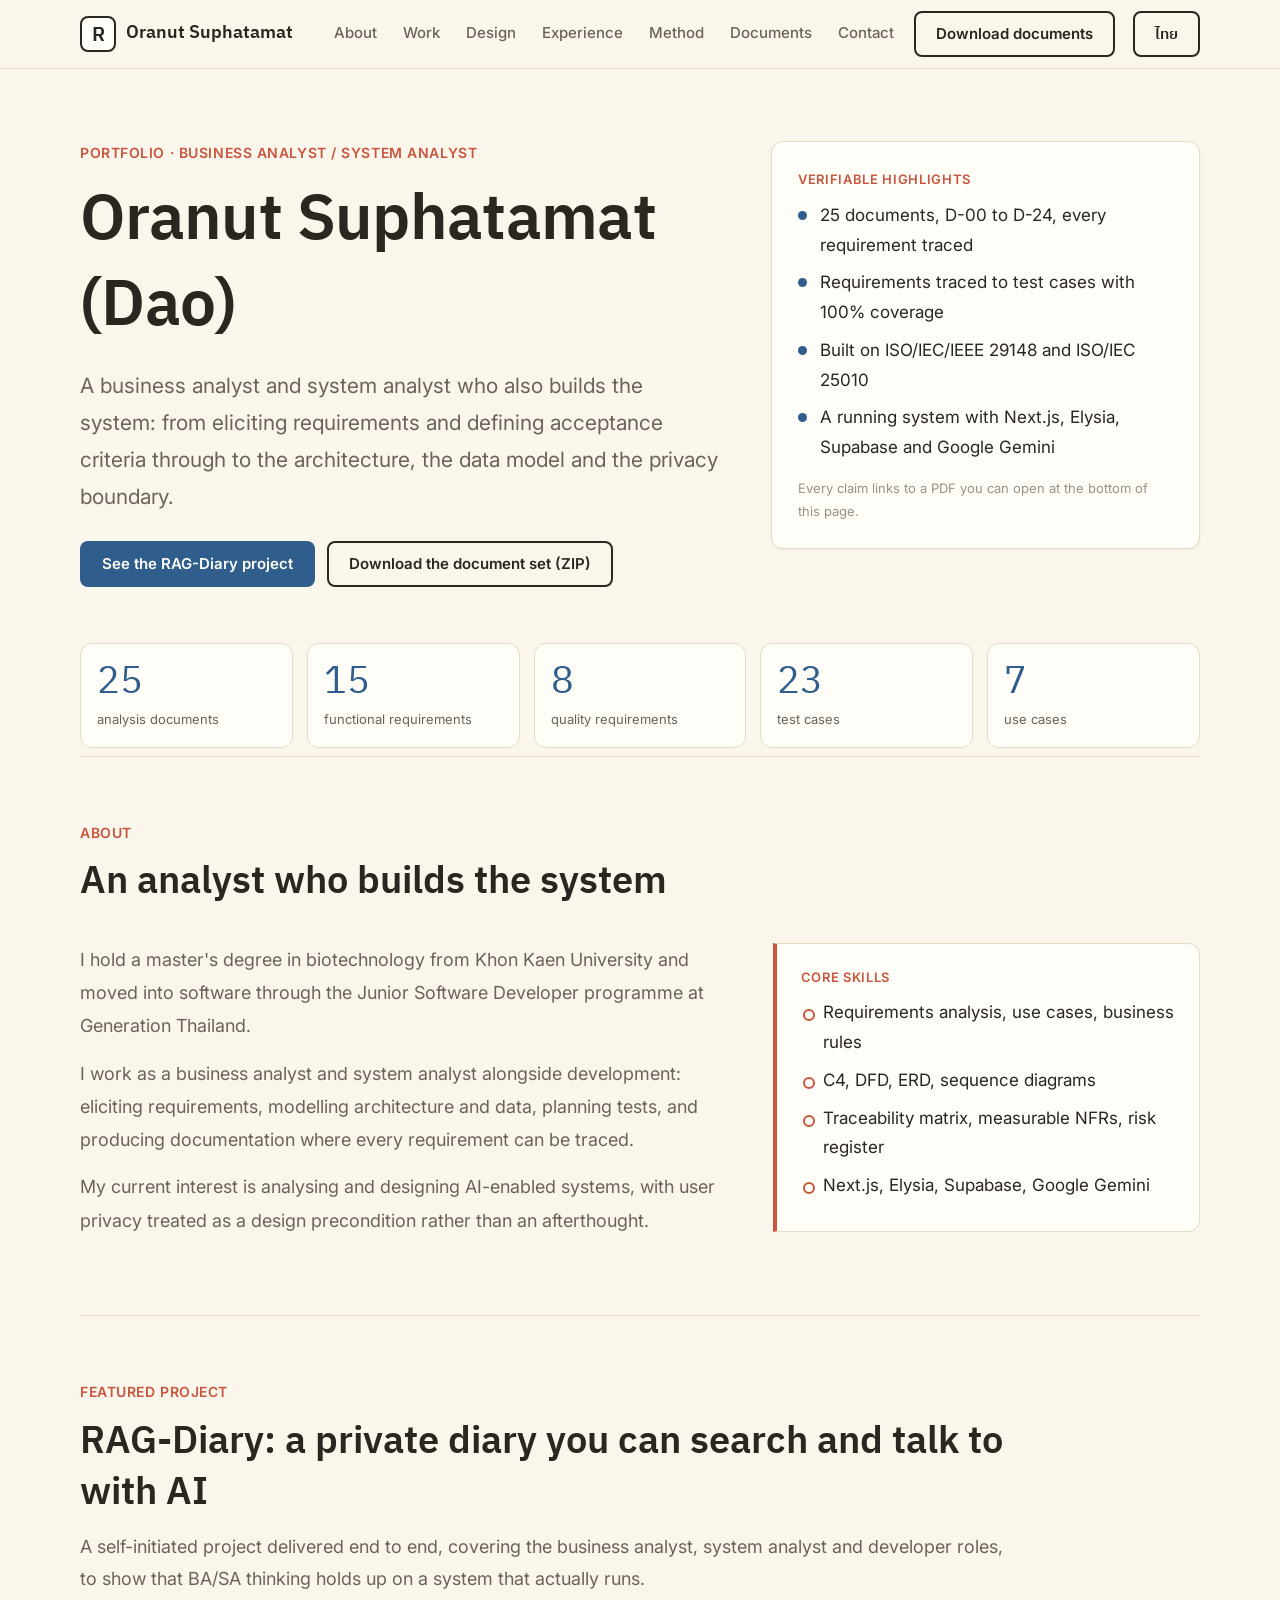
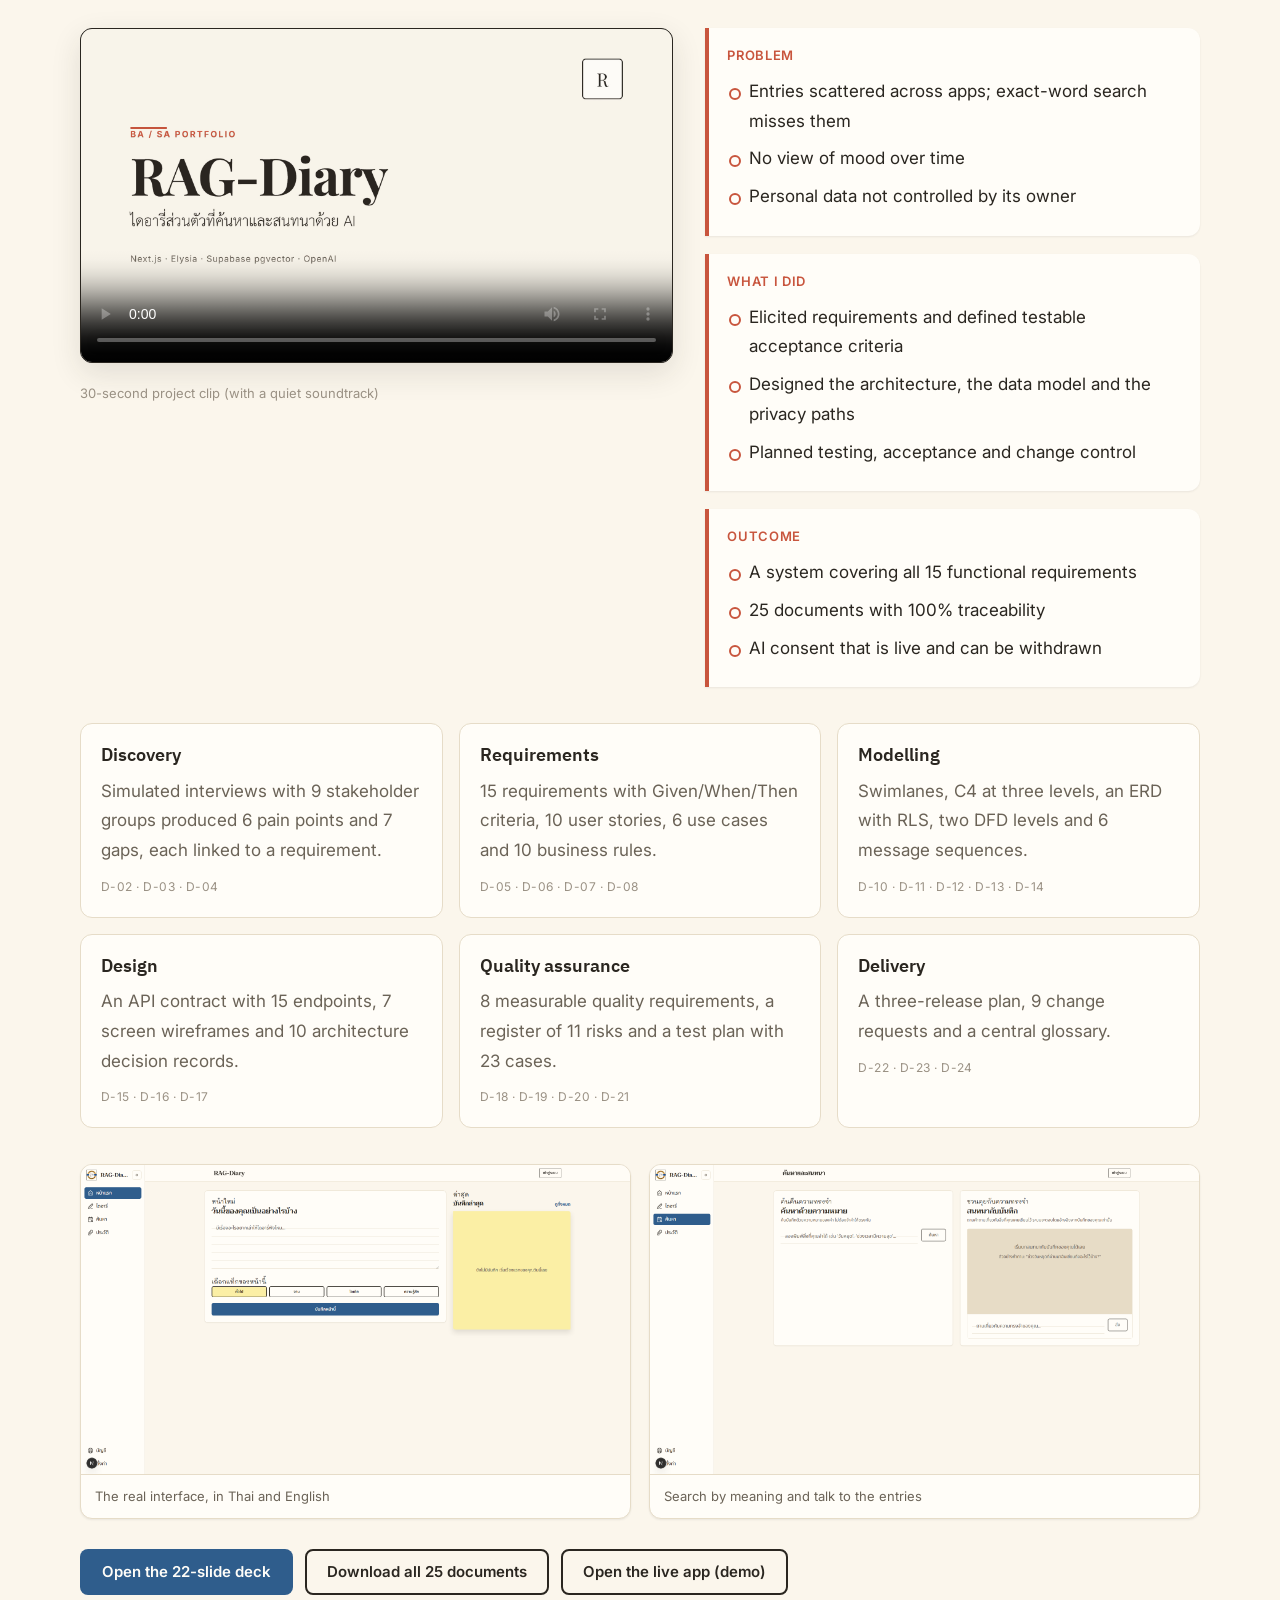
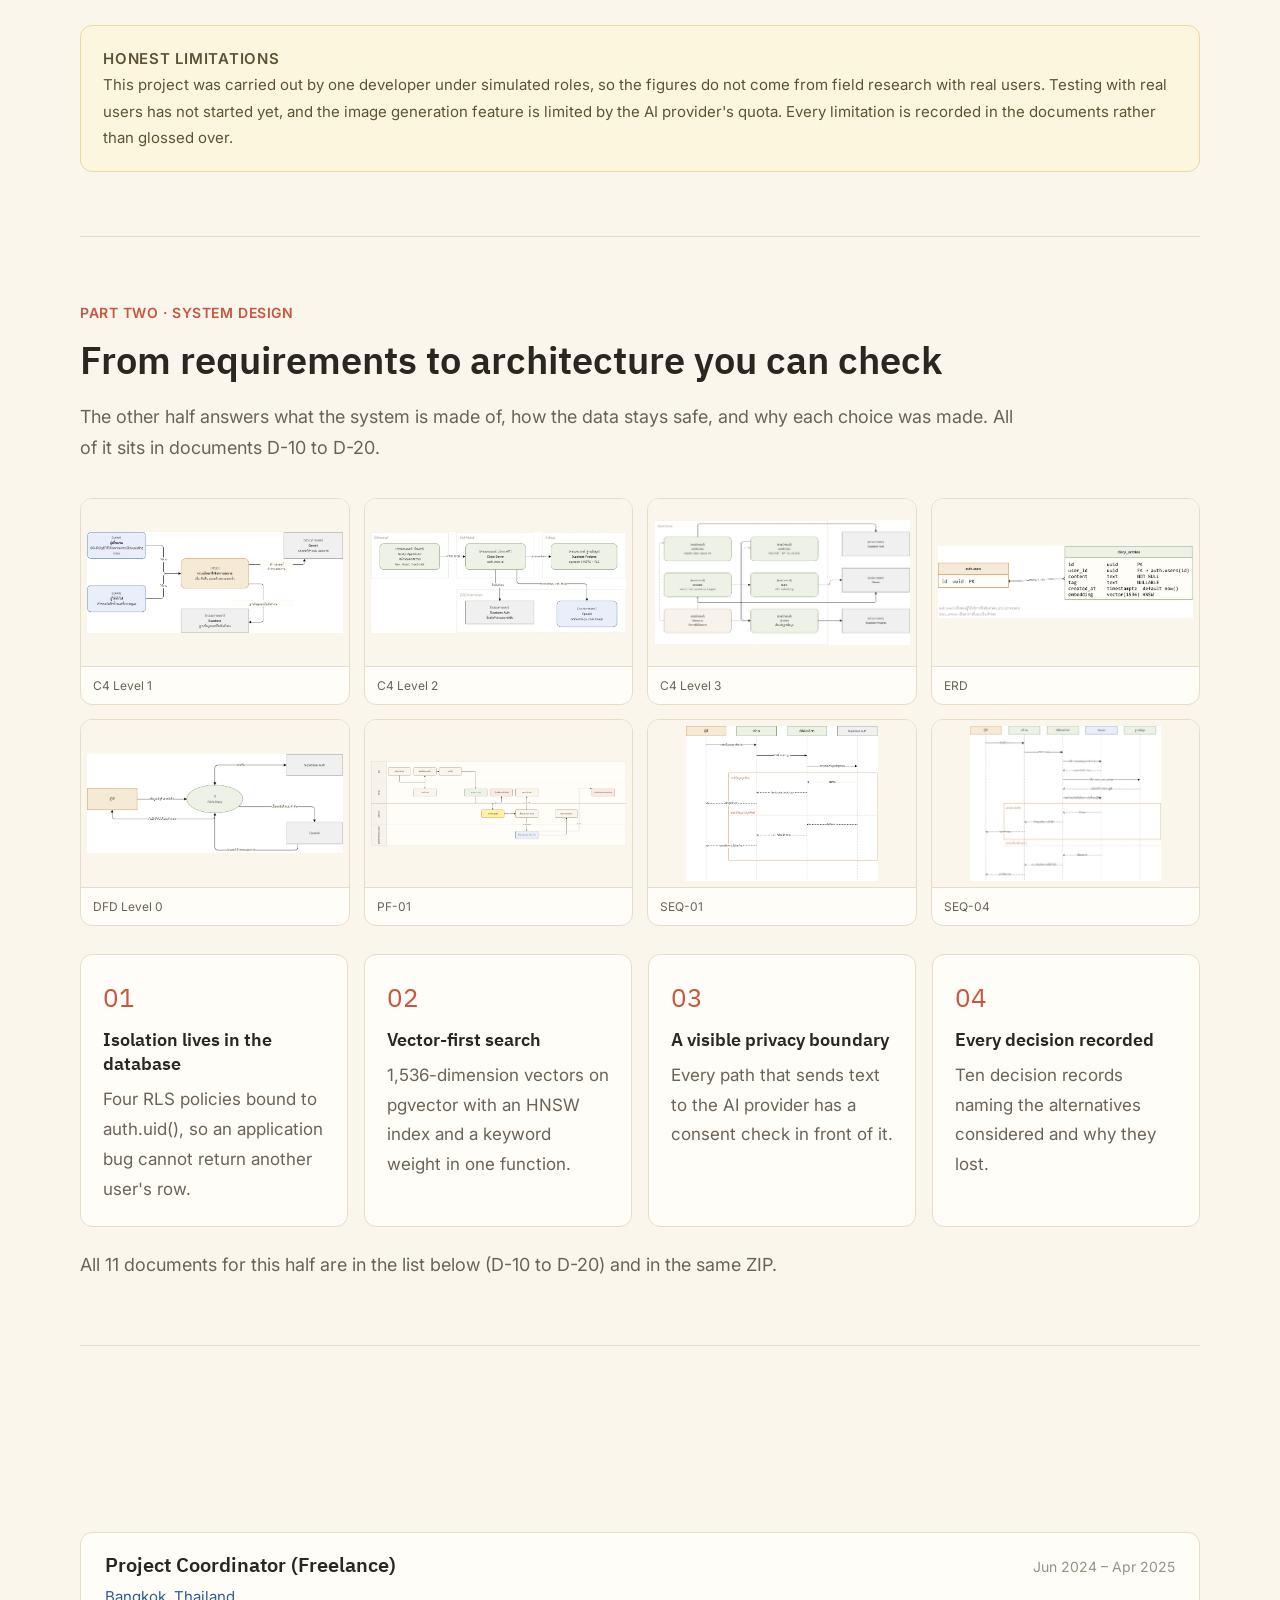
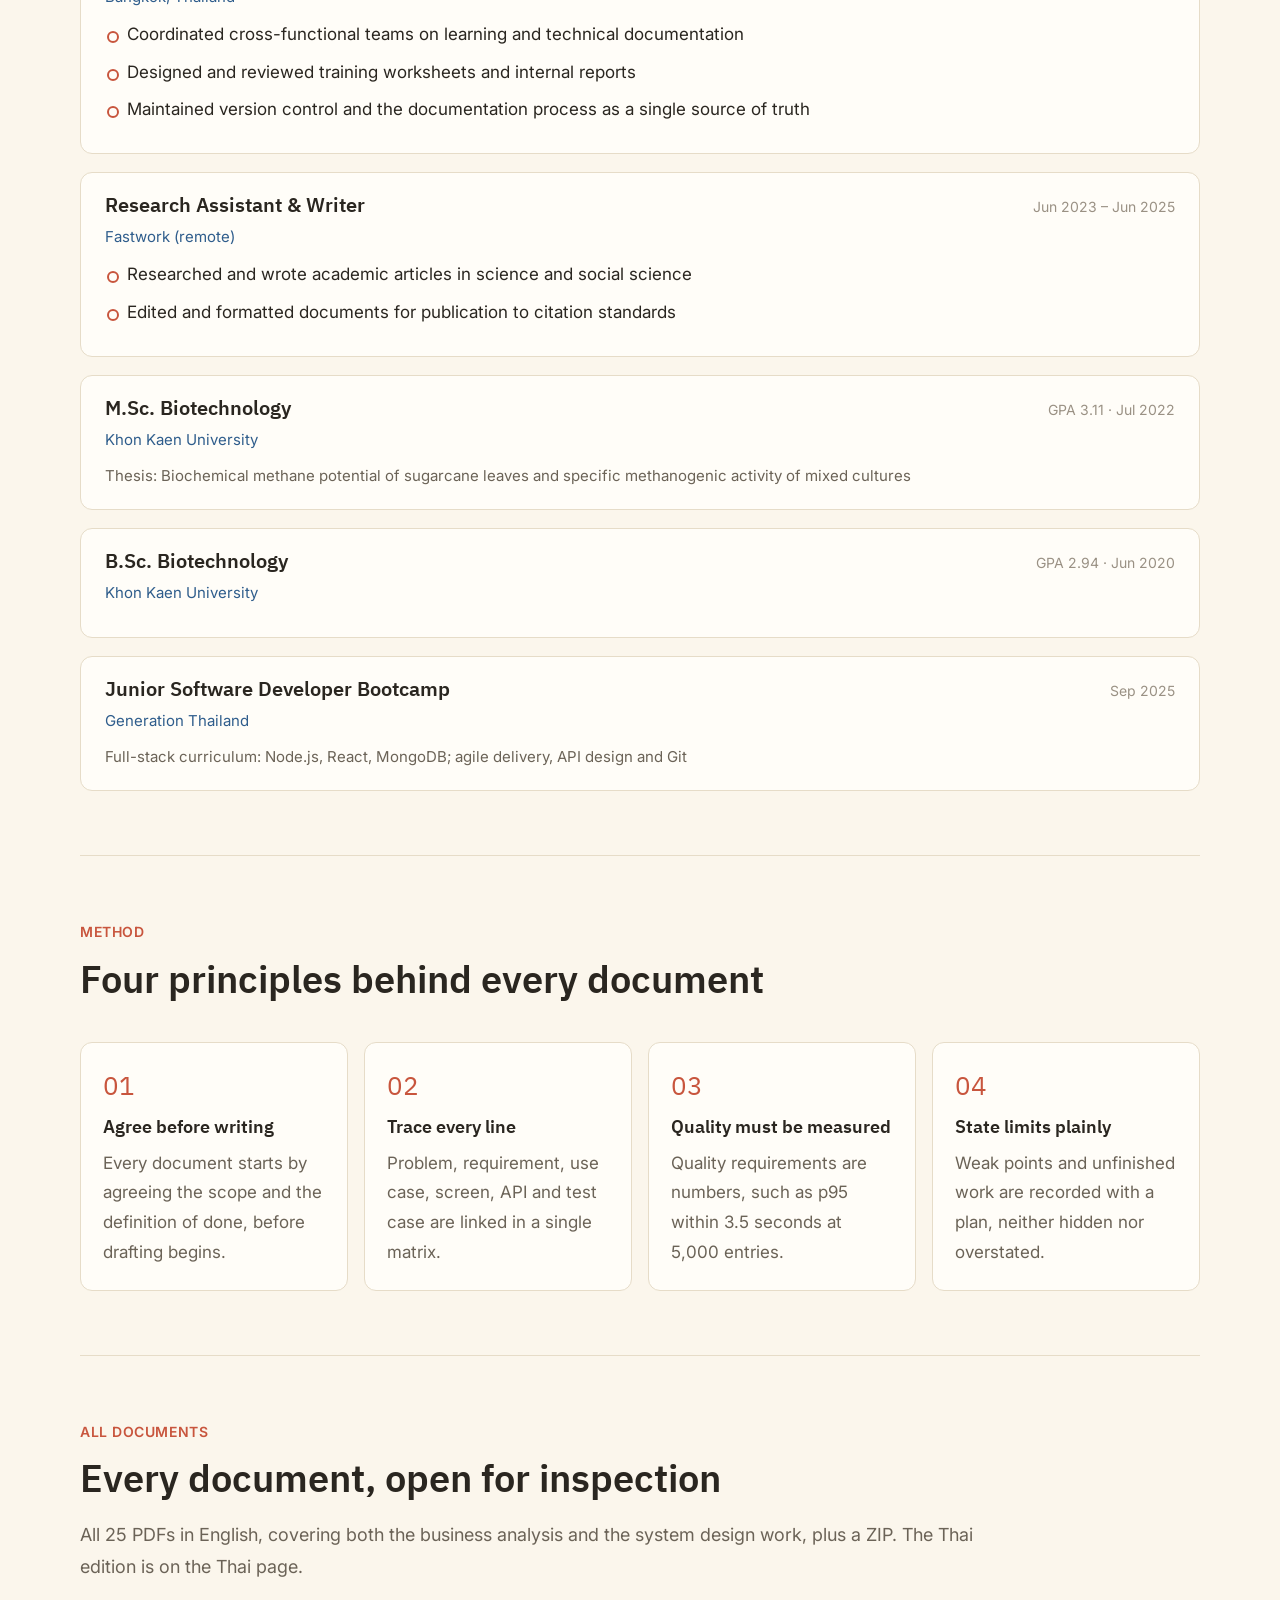
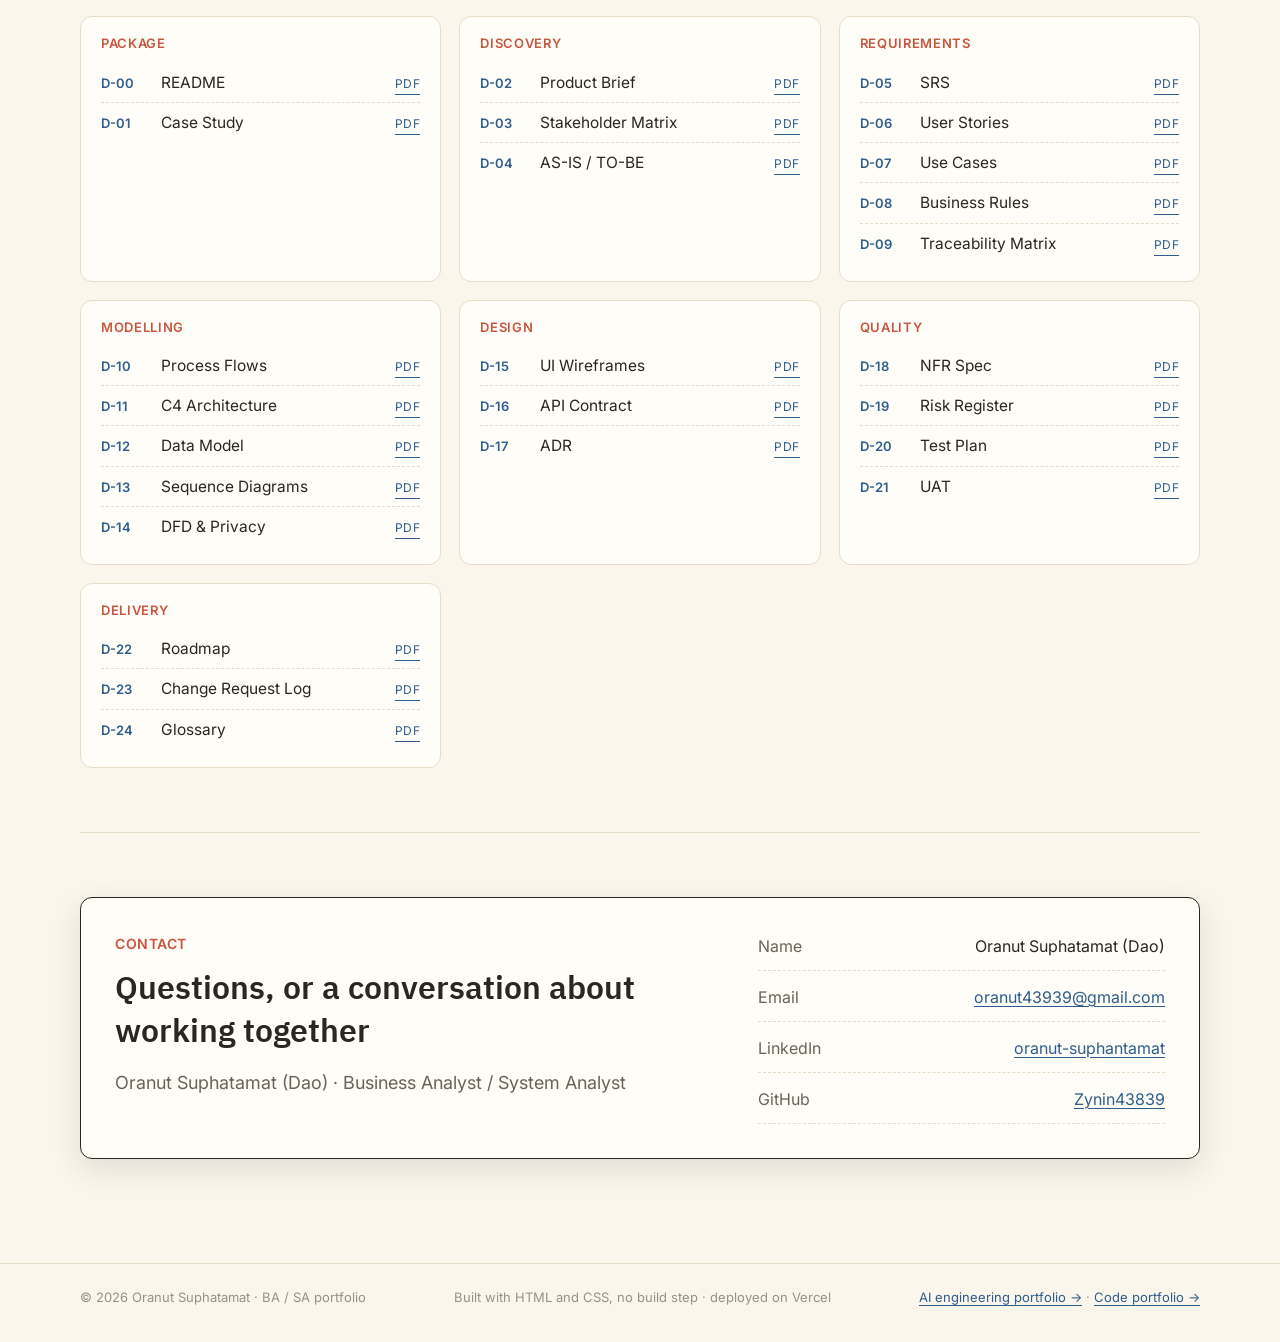
==== commit 38530e29: "feat: merge the system design half back into the BA/SA portfolio Job adverts in this market usually " ====
--- a/en/index.html
+++ b/en/index.html
@@ -3,8 +3,8 @@
 <head>
   <meta charset="utf-8" />
   <meta name="viewport" content="width=device-width, initial-scale=1" />
-  <title>Oranut Suphatamat (Dao) | Business Analyst</title>
-  <meta name="description" content="BA portfolio with a 14-document analysis set and a working product." />
+  <title>Oranut Suphatamat (Dao) | Business Analyst / System Analyst</title>
+  <meta name="description" content="BA/SA portfolio with a 25-document analysis set and a working product." />
   <link rel="preconnect" href="https://fonts.googleapis.com" />
   <link rel="preconnect" href="https://fonts.gstatic.com" crossorigin />
   <link href="https://fonts.googleapis.com/css2?family=IBM+Plex+Sans+Thai:wght@400;500;600;700&family=Inter:wght@400;500;600&display=swap" rel="stylesheet" />
@@ -22,6 +22,7 @@
       <nav class="site-nav" id="site-nav" aria-label="Main menu">
         <a href="#about">About</a>
         <a href="#work">Work</a>
+        <a href="#design">Design</a>
         <a href="#experience">Experience</a>
         <a href="#method">Method</a>
         <a href="#docs">Documents</a>
@@ -38,12 +39,12 @@
   <main id="main">
     <section class="hero wrap" id="top">
       <div class="hero-copy">
-        <p class="kicker">Portfolio · Business Analyst</p>
+        <p class="kicker">Portfolio · Business Analyst / System Analyst</p>
         <h1>Oranut Suphatamat (Dao)</h1>
         <p class="hero-lead">
-          A business analyst who also builds the system: from eliciting requirements and defining
-          acceptance criteria through to acceptance testing and change control. The system design work
-          has its own portfolio.
+          A business analyst and system analyst who also builds the system: from eliciting
+          requirements and defining acceptance criteria through to the architecture, the data model
+          and the privacy boundary.
         </p>
         <div class="hero-actions">
           <a class="btn btn-primary" href="#work">See the RAG-Diary project</a>
@@ -54,7 +55,7 @@
       <aside class="hero-card" aria-label="Verifiable highlights">
         <p class="card-label">Verifiable highlights</p>
         <ul class="check-list">
-          <li>14 BA documents, every requirement traced, in Thai and English</li>
+          <li>25 documents, D-00 to D-24, every requirement traced</li>
           <li>Requirements traced to test cases with 100% coverage</li>
           <li>Built on ISO/IEC/IEEE 29148 and ISO/IEC 25010</li>
           <li>A running system with Next.js, Elysia, Supabase and Google Gemini</li>
@@ -64,7 +65,7 @@
     </section>
 
     <section class="metrics wrap" aria-label="Summary figures">
-      <div class="metric"><span class="metric-num">14</span><span class="metric-label">BA documents</span></div>
+      <div class="metric"><span class="metric-num">25</span><span class="metric-label">analysis documents</span></div>
       <div class="metric"><span class="metric-num">15</span><span class="metric-label">functional requirements</span></div>
       <div class="metric"><span class="metric-num">8</span><span class="metric-label">quality requirements</span></div>
       <div class="metric"><span class="metric-num">23</span><span class="metric-label">test cases</span></div>
@@ -83,9 +84,9 @@
             through the Junior Software Developer programme at Generation Thailand.
           </p>
           <p>
-            I work as a business analyst alongside development: eliciting requirements, defining
-            acceptance criteria, planning acceptance testing, and producing documentation where every
-            requirement can be traced.
+            I work as a business analyst and system analyst alongside development: eliciting
+            requirements, modelling architecture and data, planning tests, and producing documentation
+            where every requirement can be traced.
           </p>
           <p>
             My current interest is analysing and designing AI-enabled systems, with user privacy treated
@@ -96,8 +97,8 @@
           <p class="card-label">Core skills</p>
           <ul class="plain-list">
             <li>Requirements analysis, use cases, business rules</li>
-            <li>Process modelling, user journeys, wireframe review</li>
-            <li>Traceability matrix, acceptance criteria, UAT scripts</li>
+            <li>C4, DFD, ERD, sequence diagrams</li>
+            <li>Traceability matrix, measurable NFRs, risk register</li>
             <li>Next.js, Elysia, Supabase, Google Gemini</li>
           </ul>
         </aside>
@@ -144,7 +145,7 @@
             <p class="card-label">Outcome</p>
             <ul class="plain-list">
               <li>A system covering all 15 functional requirements</li>
-              <li>14 BA documents with 100% traceability</li>
+              <li>25 documents with 100% traceability</li>
               <li>AI consent that is live and can be withdrawn</li>
             </ul>
           </div>
@@ -163,9 +164,19 @@
           <p class="role-doc">D-05 · D-06 · D-07 · D-08</p>
         </article>
         <article class="role-card">
-          <h3>Acceptance</h3>
-          <p>7 acceptance scenarios with pass criteria, testers and recorded outcomes.</p>
-          <p class="role-doc">D-21</p>
+          <h3>Modelling</h3>
+          <p>Swimlanes, C4 at three levels, an ERD with RLS, two DFD levels and 6 message sequences.</p>
+          <p class="role-doc">D-10 · D-11 · D-12 · D-13 · D-14</p>
+        </article>
+        <article class="role-card">
+          <h3>Design</h3>
+          <p>An API contract with 15 endpoints, 7 screen wireframes and 10 architecture decision records.</p>
+          <p class="role-doc">D-15 · D-16 · D-17</p>
+        </article>
+        <article class="role-card">
+          <h3>Quality assurance</h3>
+          <p>8 measurable quality requirements, a register of 11 risks and a test plan with 23 cases.</p>
+          <p class="role-doc">D-18 · D-19 · D-20 · D-21</p>
         </article>
         <article class="role-card">
           <h3>Delivery</h3>
@@ -185,28 +196,10 @@
         </figure>
       </div>
 
-      <div class="diagram-grid" aria-label="Diagrams from the documents">
-        <button class="diagram" type="button" data-full="../assets/img/c4-l2.png">
-          <img src="../assets/img/c4-l2.png" alt="C4 container diagram" loading="lazy" />
-          <span>C4 Level 2</span>
-        </button>
-        <button class="diagram" type="button" data-full="../assets/img/erd.png">
-          <img src="../assets/img/erd.png" alt="Entity relationship diagram" loading="lazy" />
-          <span>ERD</span>
-        </button>
-        <button class="diagram" type="button" data-full="../assets/img/dfd-l0.png">
-          <img src="../assets/img/dfd-l0.png" alt="Data flow diagram, context level" loading="lazy" />
-          <span>DFD Level 0</span>
-        </button>
-        <button class="diagram" type="button" data-full="../assets/img/use-case.png">
-          <img src="../assets/img/use-case.png" alt="Use case diagram" loading="lazy" />
-          <span>Use Case</span>
-        </button>
-      </div>
 
       <div class="project-actions">
         <a class="btn btn-primary" href="../assets/media/deck-en.html" target="_blank" rel="noopener">Open the 22-slide deck</a>
-        <a class="btn btn-ghost" href="../assets/media/RAG-Diary-Docs-EN.zip" download>Download all 14 BA documents</a>
+        <a class="btn btn-ghost" href="../assets/media/RAG-Diary-Docs-EN.zip" download>Download all 25 documents</a>
         <a class="btn btn-ghost" href="https://rag-diary-app.vercel.app" target="_blank" rel="noopener">Open the live app (demo)</a>
       </div>
 
@@ -221,6 +214,74 @@
       </aside>
     </section>
 
+    <section class="section wrap" id="design">
+      <div class="section-head">
+        <p class="kicker">Part two · System design</p>
+        <h2>From requirements to architecture you can check</h2>
+        <p class="section-sub">The other half answers what the system is made of, how the data stays safe, and why each choice was made. All of it sits in documents D-10 to D-20.</p>
+      </div>
+
+      <div class="diagram-grid" aria-label="System design diagrams">
+        <button class="diagram" type="button" data-full="../assets/img/c4-l1.png">
+          <img src="../assets/img/c4-l1.png" alt="C4 system context" loading="lazy" />
+          <span>C4 Level 1</span>
+        </button>
+        <button class="diagram" type="button" data-full="../assets/img/c4-l2.png">
+          <img src="../assets/img/c4-l2.png" alt="C4 containers" loading="lazy" />
+          <span>C4 Level 2</span>
+        </button>
+        <button class="diagram" type="button" data-full="../assets/img/c4-l3.png">
+          <img src="../assets/img/c4-l3.png" alt="C4 components" loading="lazy" />
+          <span>C4 Level 3</span>
+        </button>
+        <button class="diagram" type="button" data-full="../assets/img/erd.png">
+          <img src="../assets/img/erd.png" alt="Entity relationship model" loading="lazy" />
+          <span>ERD</span>
+        </button>
+        <button class="diagram" type="button" data-full="../assets/img/dfd-l0.png">
+          <img src="../assets/img/dfd-l0.png" alt="Context level data flow" loading="lazy" />
+          <span>DFD Level 0</span>
+        </button>
+        <button class="diagram" type="button" data-full="../assets/img/pf01.png">
+          <img src="../assets/img/pf01.png" alt="Write and index an entry" loading="lazy" />
+          <span>PF-01</span>
+        </button>
+        <button class="diagram" type="button" data-full="../assets/img/seq01.png">
+          <img src="../assets/img/seq01.png" alt="Registration and session" loading="lazy" />
+          <span>SEQ-01</span>
+        </button>
+        <button class="diagram" type="button" data-full="../assets/img/seq04.png">
+          <img src="../assets/img/seq04.png" alt="Retrieve, then answer" loading="lazy" />
+          <span>SEQ-04</span>
+        </button>
+      </div>
+
+      <div class="method-grid" style="margin-top: 28px;">
+        <article class="method-card">
+          <span class="method-num">01</span>
+          <h3>Isolation lives in the database</h3>
+          <p>Four RLS policies bound to auth.uid(), so an application bug cannot return another user's row.</p>
+        </article>
+        <article class="method-card">
+          <span class="method-num">02</span>
+          <h3>Vector-first search</h3>
+          <p>1,536-dimension vectors on pgvector with an HNSW index and a keyword weight in one function.</p>
+        </article>
+        <article class="method-card">
+          <span class="method-num">03</span>
+          <h3>A visible privacy boundary</h3>
+          <p>Every path that sends text to the AI provider has a consent check in front of it.</p>
+        </article>
+        <article class="method-card">
+          <span class="method-num">04</span>
+          <h3>Every decision recorded</h3>
+          <p>Ten decision records naming the alternatives considered and why they lost.</p>
+        </article>
+      </div>
+
+      <p class="section-sub" style="margin-top: 22px;">All 11 documents for this half are in the list below (D-10 to D-20) and in the same ZIP.</p>
+    </section>
+
     <section class="section wrap" id="experience">
       <div class="section-head">
         <p class="kicker">Experience and background</p>
@@ -314,7 +375,7 @@
       <div class="section-head">
         <p class="kicker">All documents</p>
         <h2>Every document, open for inspection</h2>
-        <p class="section-sub">All 14 BA PDFs in English, plus a ZIP. The SA documents live on their own portfolio. The Thai edition is on the Thai page.</p>
+        <p class="section-sub">All 25 PDFs in English, covering both the business analysis and the system design work, plus a ZIP. The Thai edition is on the Thai page.</p>
       </div>
       <div class="doc-groups">
       <div class="doc-group">
@@ -343,9 +404,30 @@
         </ul>
       </div>
       <div class="doc-group">
-        <h3 class="doc-group-title">Acceptance</h3>
-        <ul class="doc-list">
-          <li class="doc-row"><span class="doc-code">D-21</span><span class="doc-name">UAT</span><a class="doc-link" href="assets/docs/en/D-21-UAT.pdf" target="_blank" rel="noopener">PDF</a></li>
+        <h3 class="doc-group-title">Modelling</h3>
+        <ul class="doc-list">
+          <li class="doc-row"><span class="doc-code">D-10</span><span class="doc-name">Process Flows</span><a class="doc-link" href="../assets/docs/en/D-10-PROCESS-FLOWS.pdf" target="_blank" rel="noopener">PDF</a></li>
+          <li class="doc-row"><span class="doc-code">D-11</span><span class="doc-name">C4 Architecture</span><a class="doc-link" href="../assets/docs/en/D-11-C4-ARCHITECTURE.pdf" target="_blank" rel="noopener">PDF</a></li>
+          <li class="doc-row"><span class="doc-code">D-12</span><span class="doc-name">Data Model</span><a class="doc-link" href="../assets/docs/en/D-12-DATA-MODEL.pdf" target="_blank" rel="noopener">PDF</a></li>
+          <li class="doc-row"><span class="doc-code">D-13</span><span class="doc-name">Sequence Diagrams</span><a class="doc-link" href="../assets/docs/en/D-13-SEQUENCE-DIAGRAMS.pdf" target="_blank" rel="noopener">PDF</a></li>
+          <li class="doc-row"><span class="doc-code">D-14</span><span class="doc-name">DFD &amp; Privacy</span><a class="doc-link" href="../assets/docs/en/D-14-DFD-PRIVACY.pdf" target="_blank" rel="noopener">PDF</a></li>
+        </ul>
+      </div>
+      <div class="doc-group">
+        <h3 class="doc-group-title">Design</h3>
+        <ul class="doc-list">
+          <li class="doc-row"><span class="doc-code">D-15</span><span class="doc-name">UI Wireframes</span><a class="doc-link" href="../assets/docs/en/D-15-UI-WIREFRAMES.pdf" target="_blank" rel="noopener">PDF</a></li>
+          <li class="doc-row"><span class="doc-code">D-16</span><span class="doc-name">API Contract</span><a class="doc-link" href="../assets/docs/en/D-16-API-CONTRACT.pdf" target="_blank" rel="noopener">PDF</a></li>
+          <li class="doc-row"><span class="doc-code">D-17</span><span class="doc-name">ADR</span><a class="doc-link" href="../assets/docs/en/D-17-ADR.pdf" target="_blank" rel="noopener">PDF</a></li>
+        </ul>
+      </div>
+      <div class="doc-group">
+        <h3 class="doc-group-title">Quality</h3>
+        <ul class="doc-list">
+          <li class="doc-row"><span class="doc-code">D-18</span><span class="doc-name">NFR Spec</span><a class="doc-link" href="../assets/docs/en/D-18-NFR-SPEC.pdf" target="_blank" rel="noopener">PDF</a></li>
+          <li class="doc-row"><span class="doc-code">D-19</span><span class="doc-name">Risk Register</span><a class="doc-link" href="../assets/docs/en/D-19-RISK-REGISTER.pdf" target="_blank" rel="noopener">PDF</a></li>
+          <li class="doc-row"><span class="doc-code">D-20</span><span class="doc-name">Test Plan</span><a class="doc-link" href="../assets/docs/en/D-20-TEST-PLAN.pdf" target="_blank" rel="noopener">PDF</a></li>
+          <li class="doc-row"><span class="doc-code">D-21</span><span class="doc-name">UAT</span><a class="doc-link" href="../assets/docs/en/D-21-UAT.pdf" target="_blank" rel="noopener">PDF</a></li>
         </ul>
       </div>
       <div class="doc-group">
@@ -364,7 +446,7 @@
         <div>
           <p class="kicker">Contact</p>
           <h2>Questions, or a conversation about working together</h2>
-          <p class="section-sub">Oranut Suphatamat (Dao) · Business Analyst</p>
+          <p class="section-sub">Oranut Suphatamat (Dao) · Business Analyst / System Analyst</p>
         </div>
         <ul class="contact-list">
           <li><span>Name</span>Oranut Suphatamat (Dao)</li>
@@ -378,9 +460,9 @@
 
   <footer class="site-footer">
     <div class="wrap footer-inner">
-      <p>© <span id="year"></span> Oranut Suphatamat · BA portfolio</p>
+      <p>© <span id="year"></span> Oranut Suphatamat · BA / SA portfolio</p>
       <p>Built with HTML and CSS, no build step · deployed on Vercel</p>
-      <p><a href="https://oranut-sa-portfolio.vercel.app">System analysis portfolio →</a> · <a href="https://dao-portfolio-space.vercel.app">Code portfolio →</a></p>
+      <p><a href="https://oranut-ai-portfolio.vercel.app">AI engineering portfolio →</a> · <a href="https://dao-portfolio-space.vercel.app">Code portfolio →</a></p>
     </div>
   </footer>
 
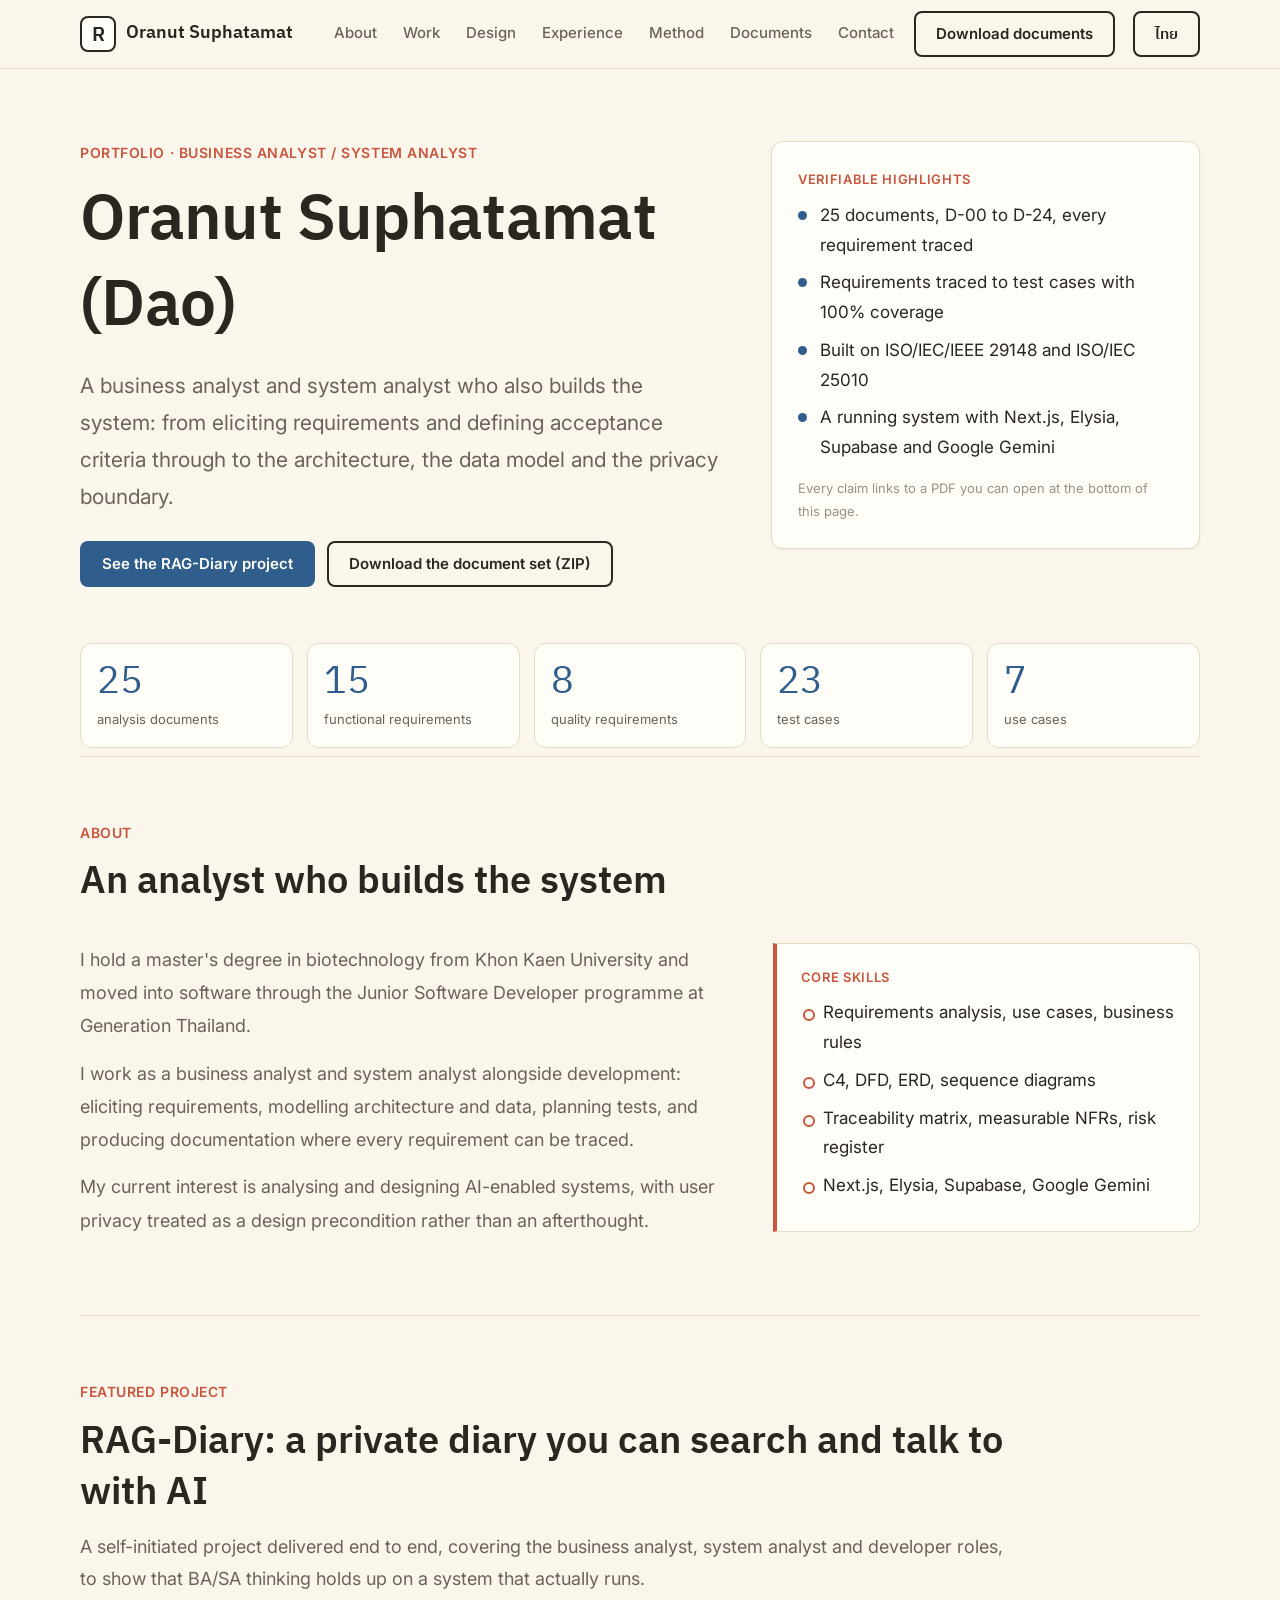
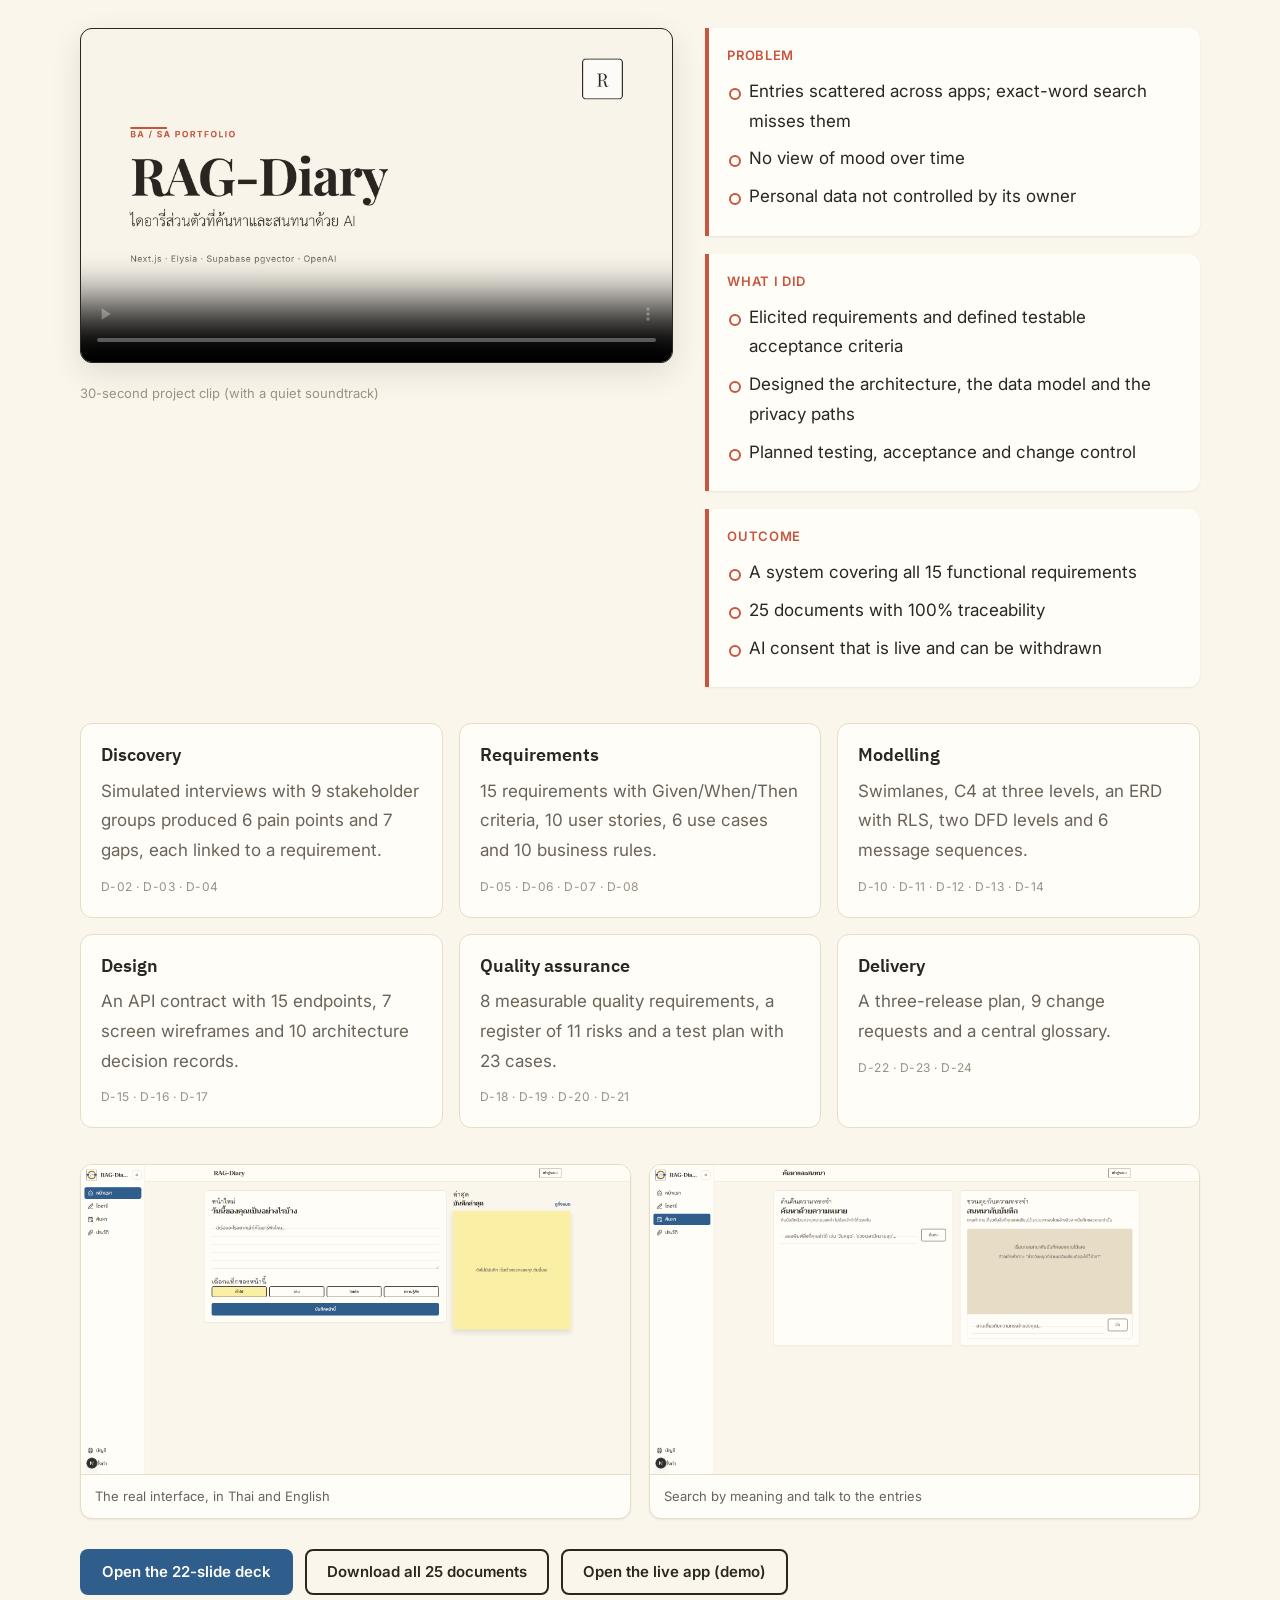
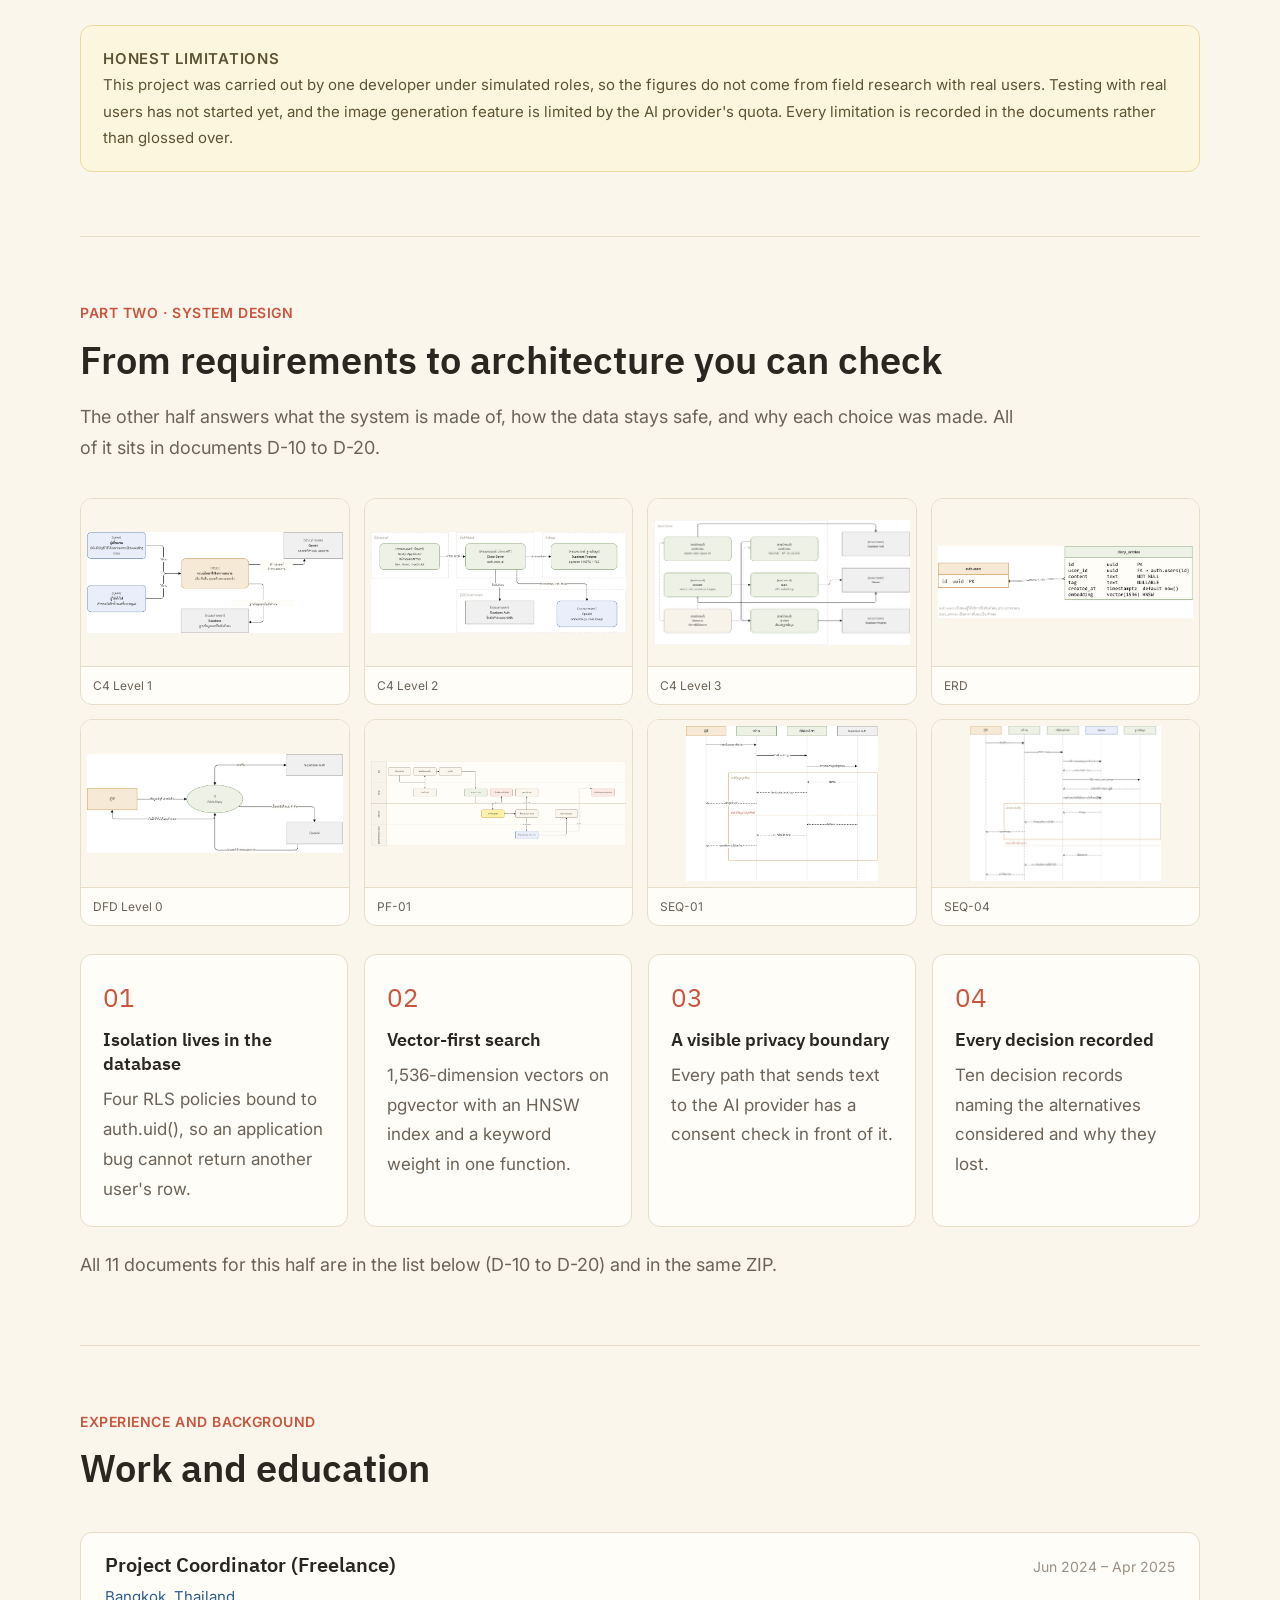
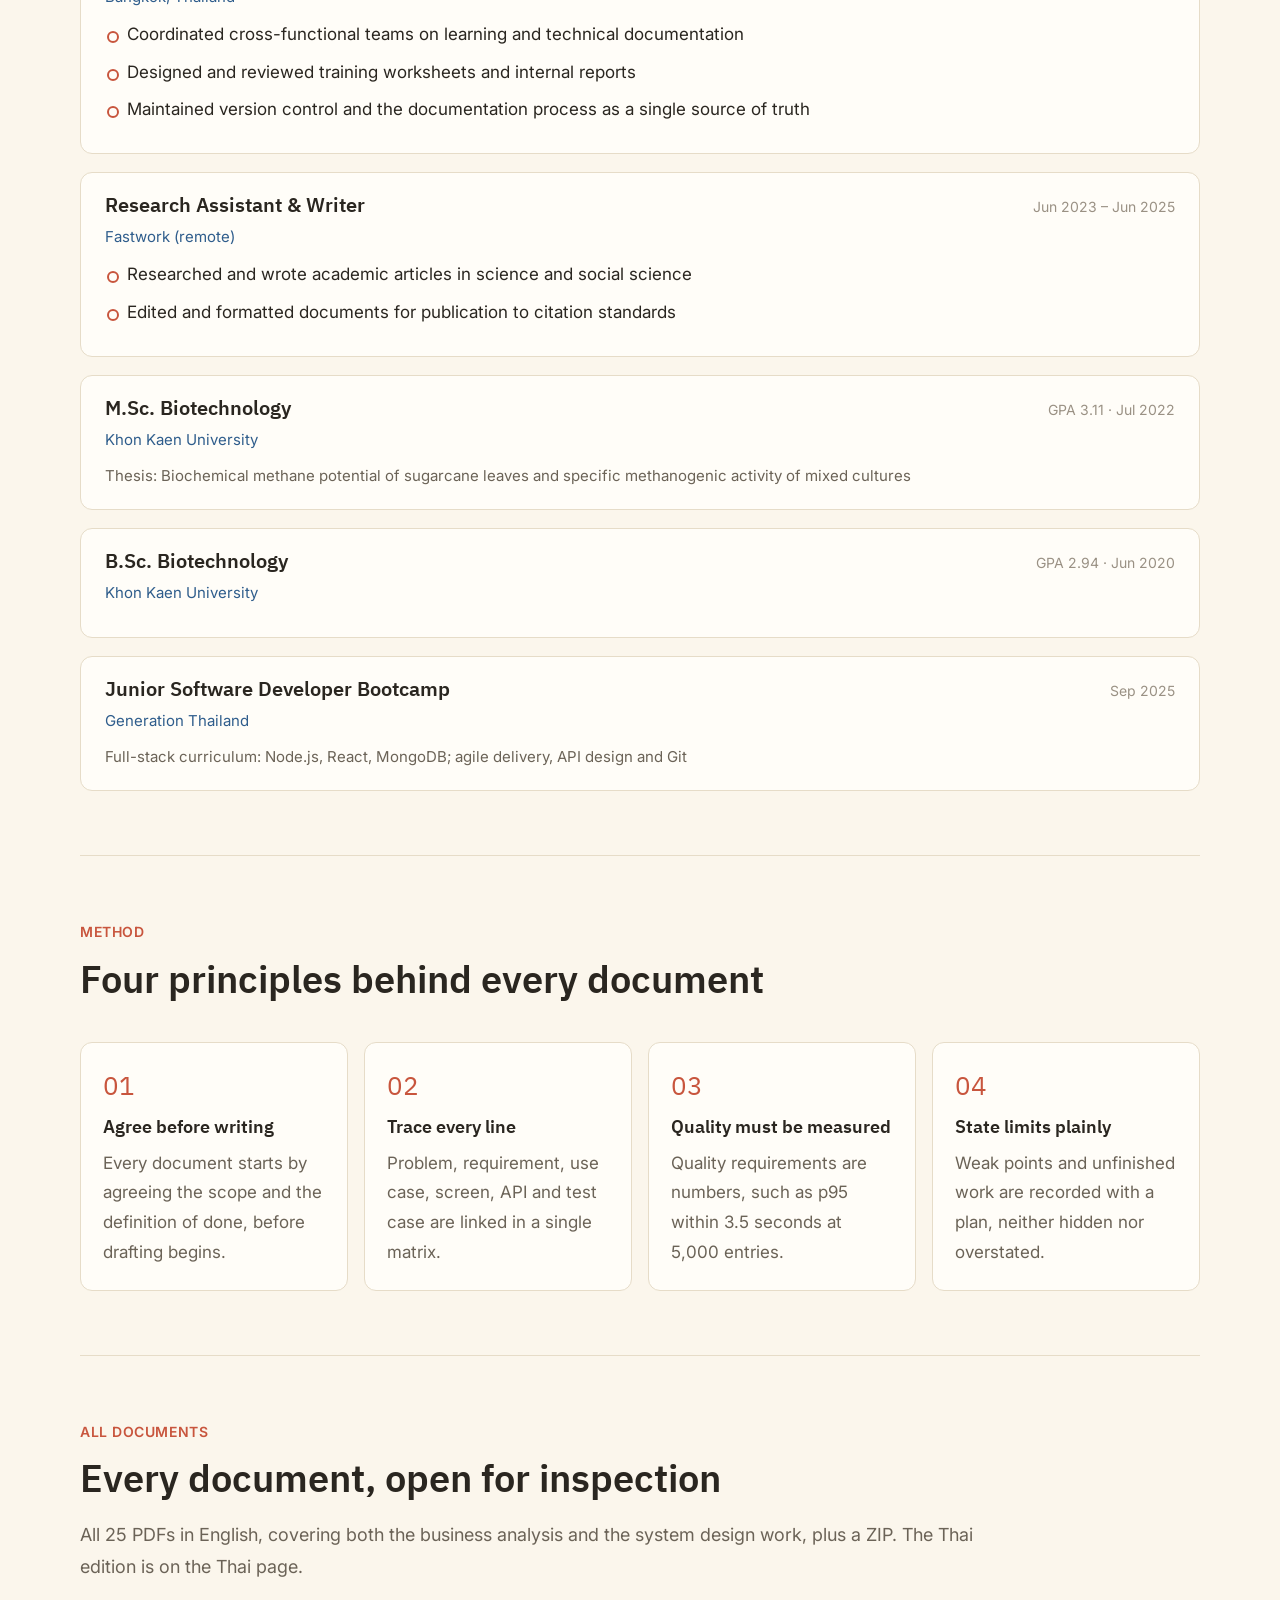
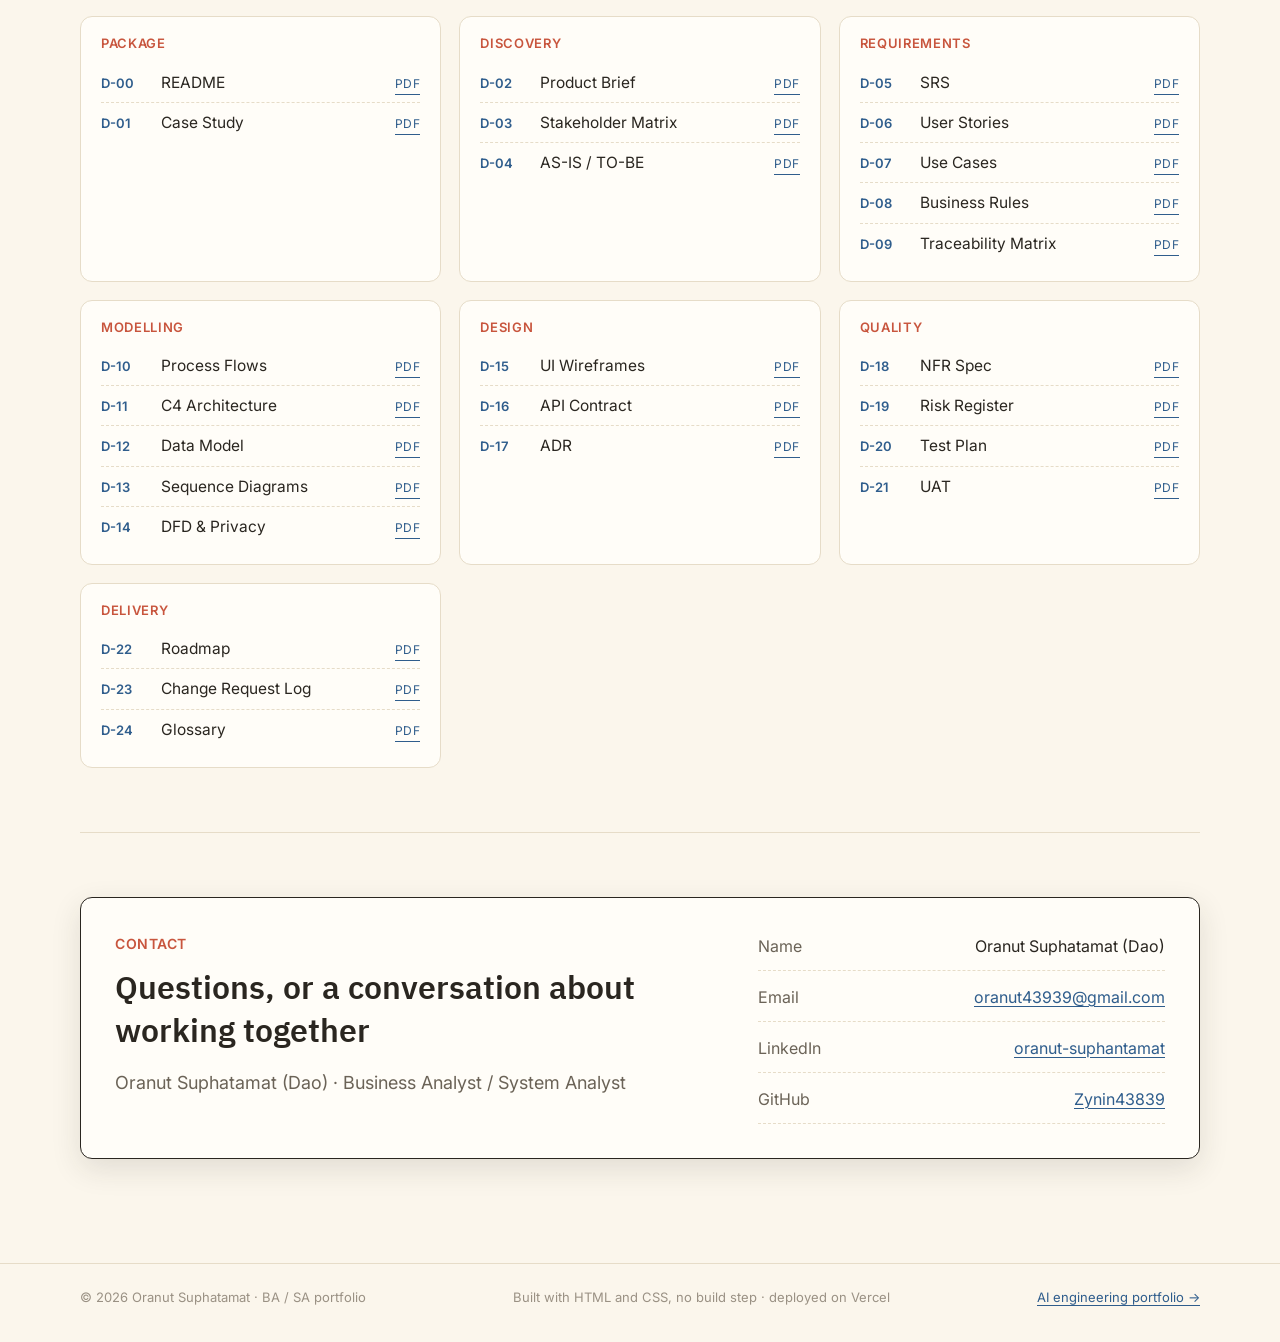
==== commit c256abd1: "chore: drop the web-dev portfolio references The BA/SA repository should stand on its own, so the RE" ====
--- a/en/index.html
+++ b/en/index.html
@@ -462,7 +462,7 @@
     <div class="wrap footer-inner">
       <p>© <span id="year"></span> Oranut Suphatamat · BA / SA portfolio</p>
       <p>Built with HTML and CSS, no build step · deployed on Vercel</p>
-      <p><a href="https://oranut-ai-portfolio.vercel.app">AI engineering portfolio →</a> · <a href="https://dao-portfolio-space.vercel.app">Code portfolio →</a></p>
+      <p><a href="https://oranut-ai-portfolio.vercel.app">AI engineering portfolio →</a></p>
     </div>
   </footer>
 
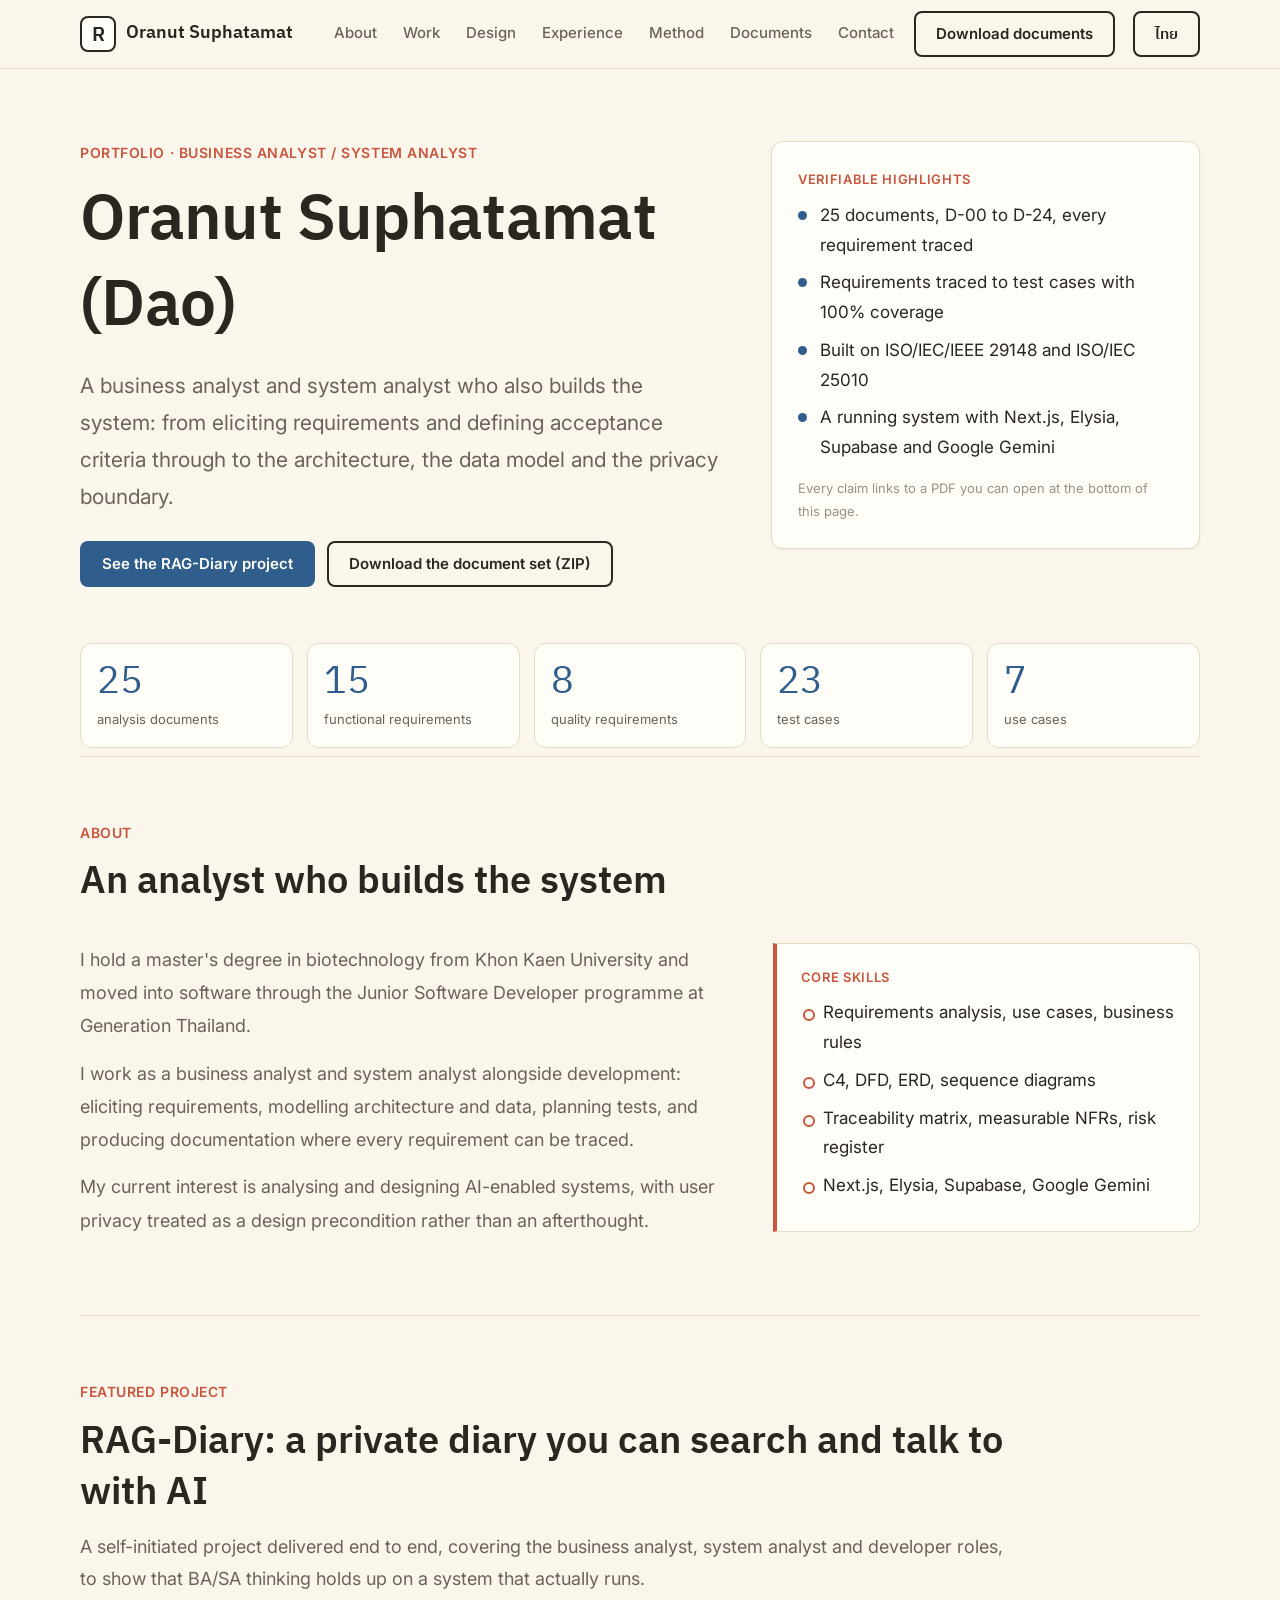
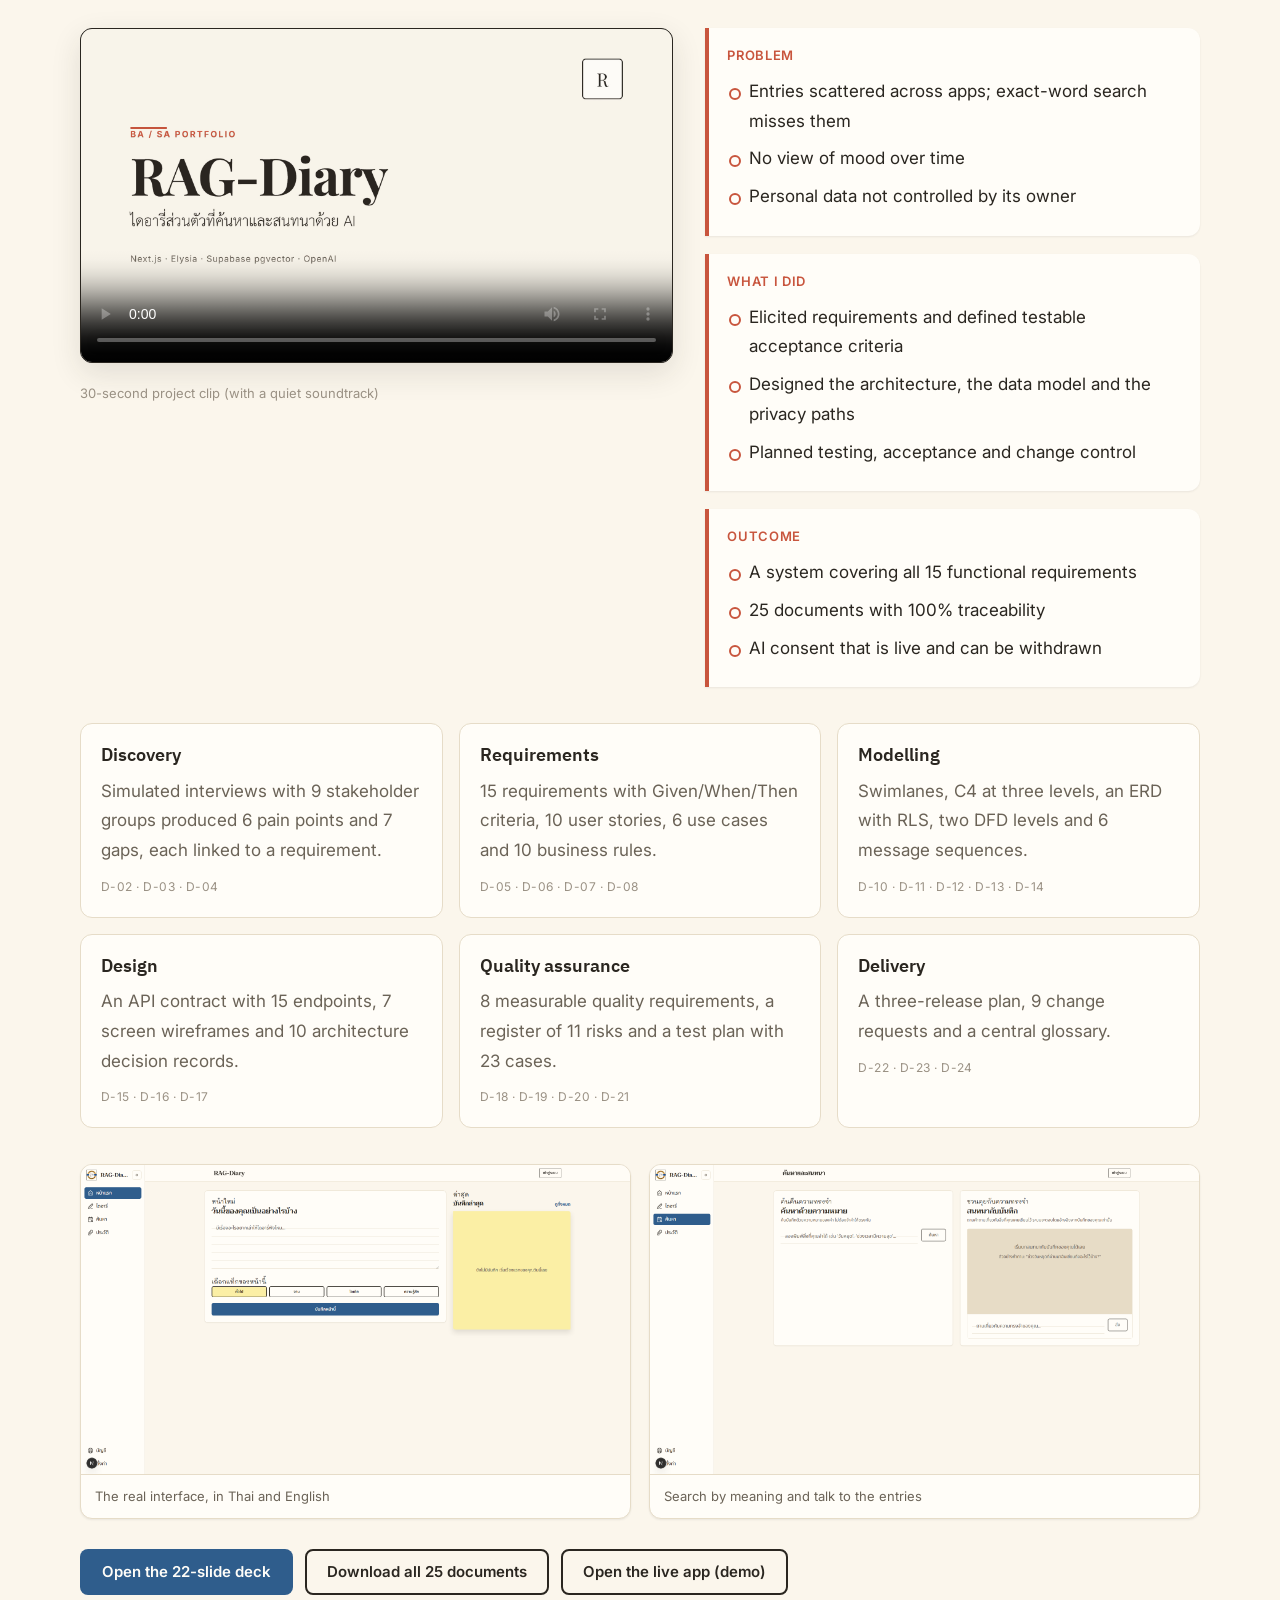
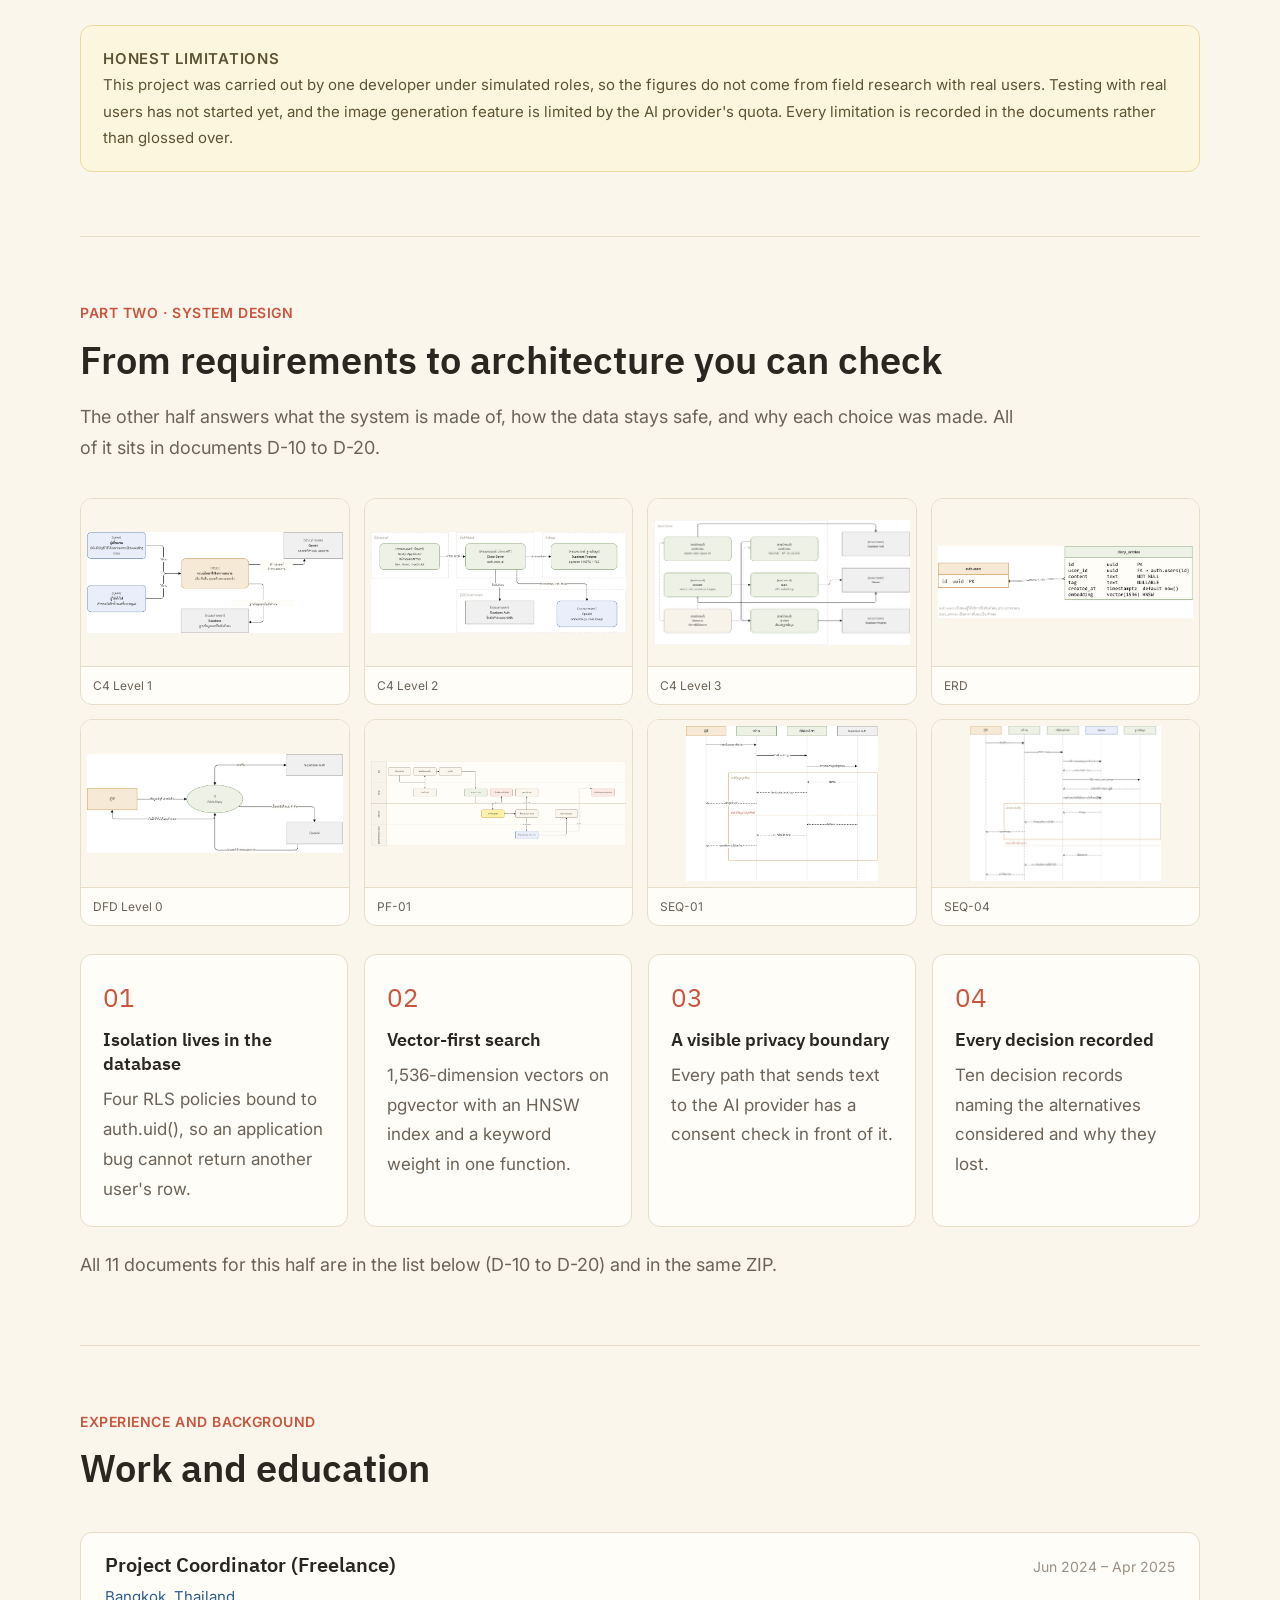
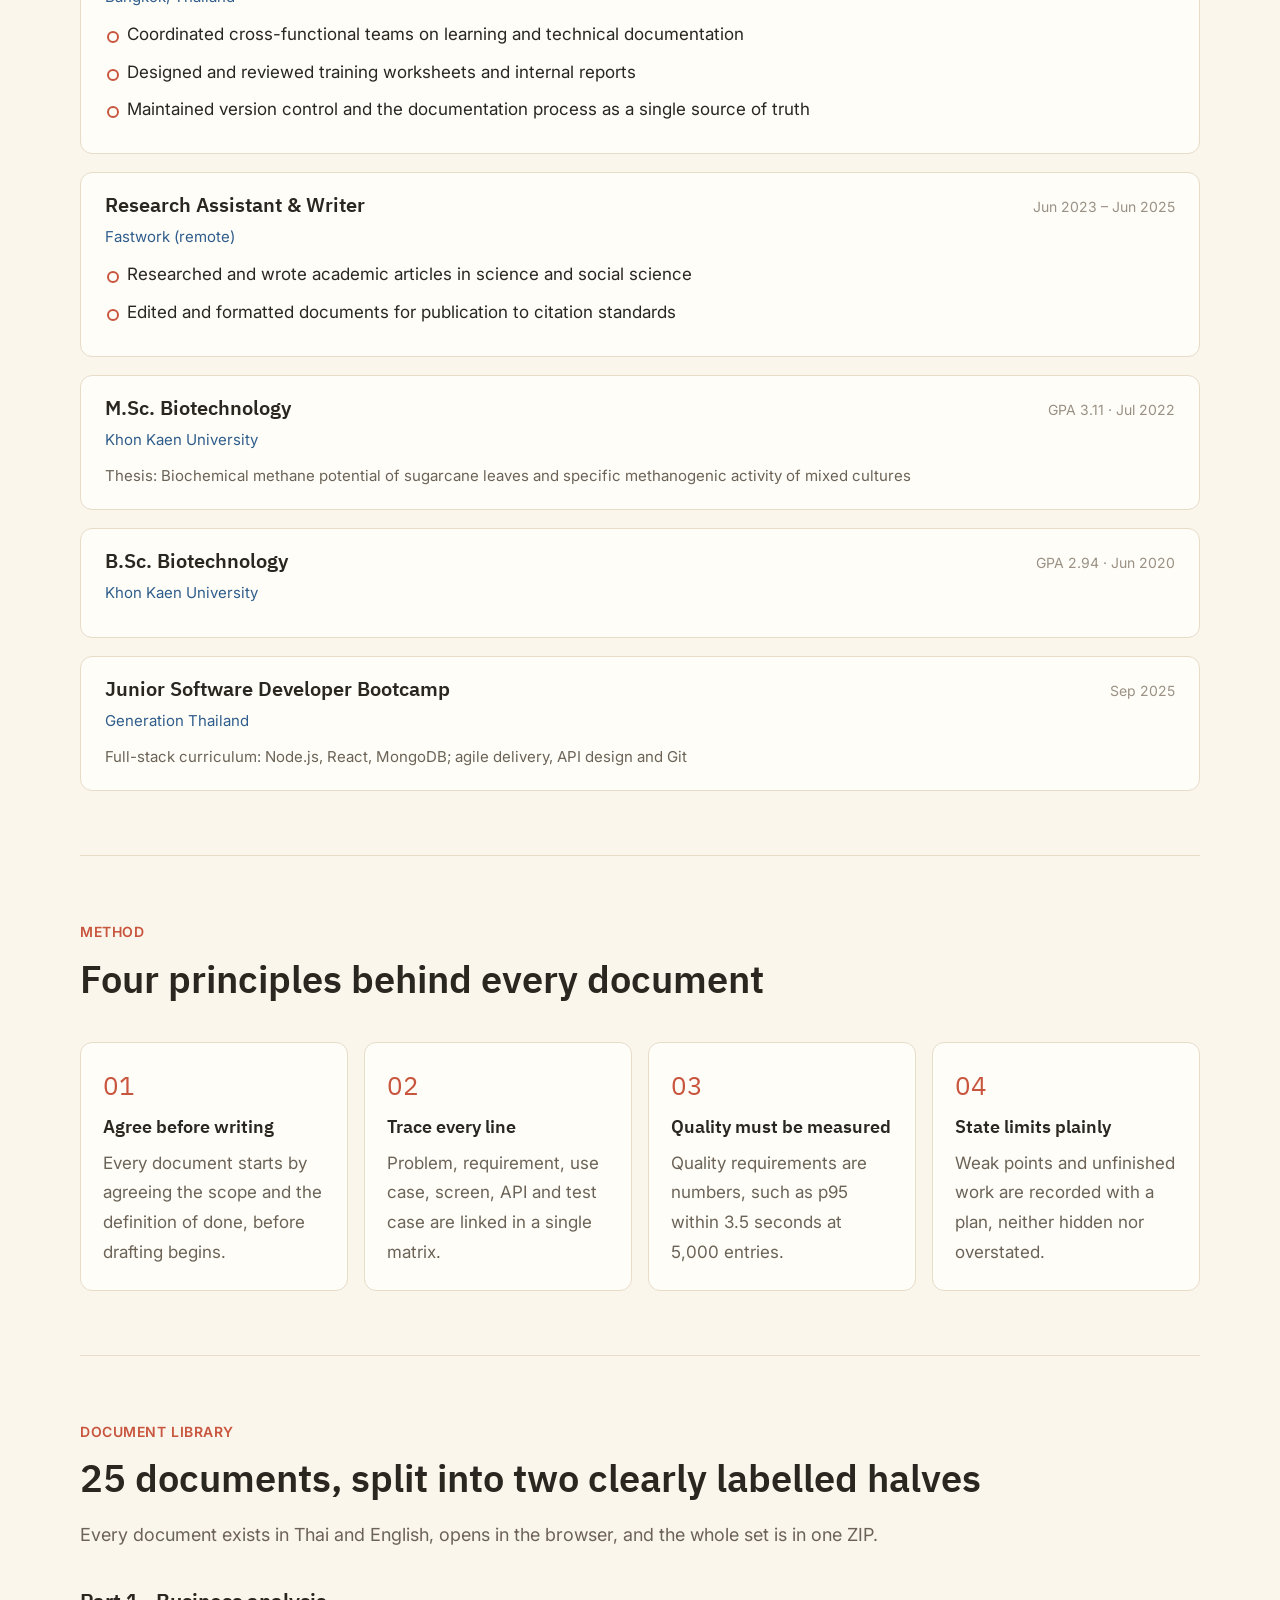
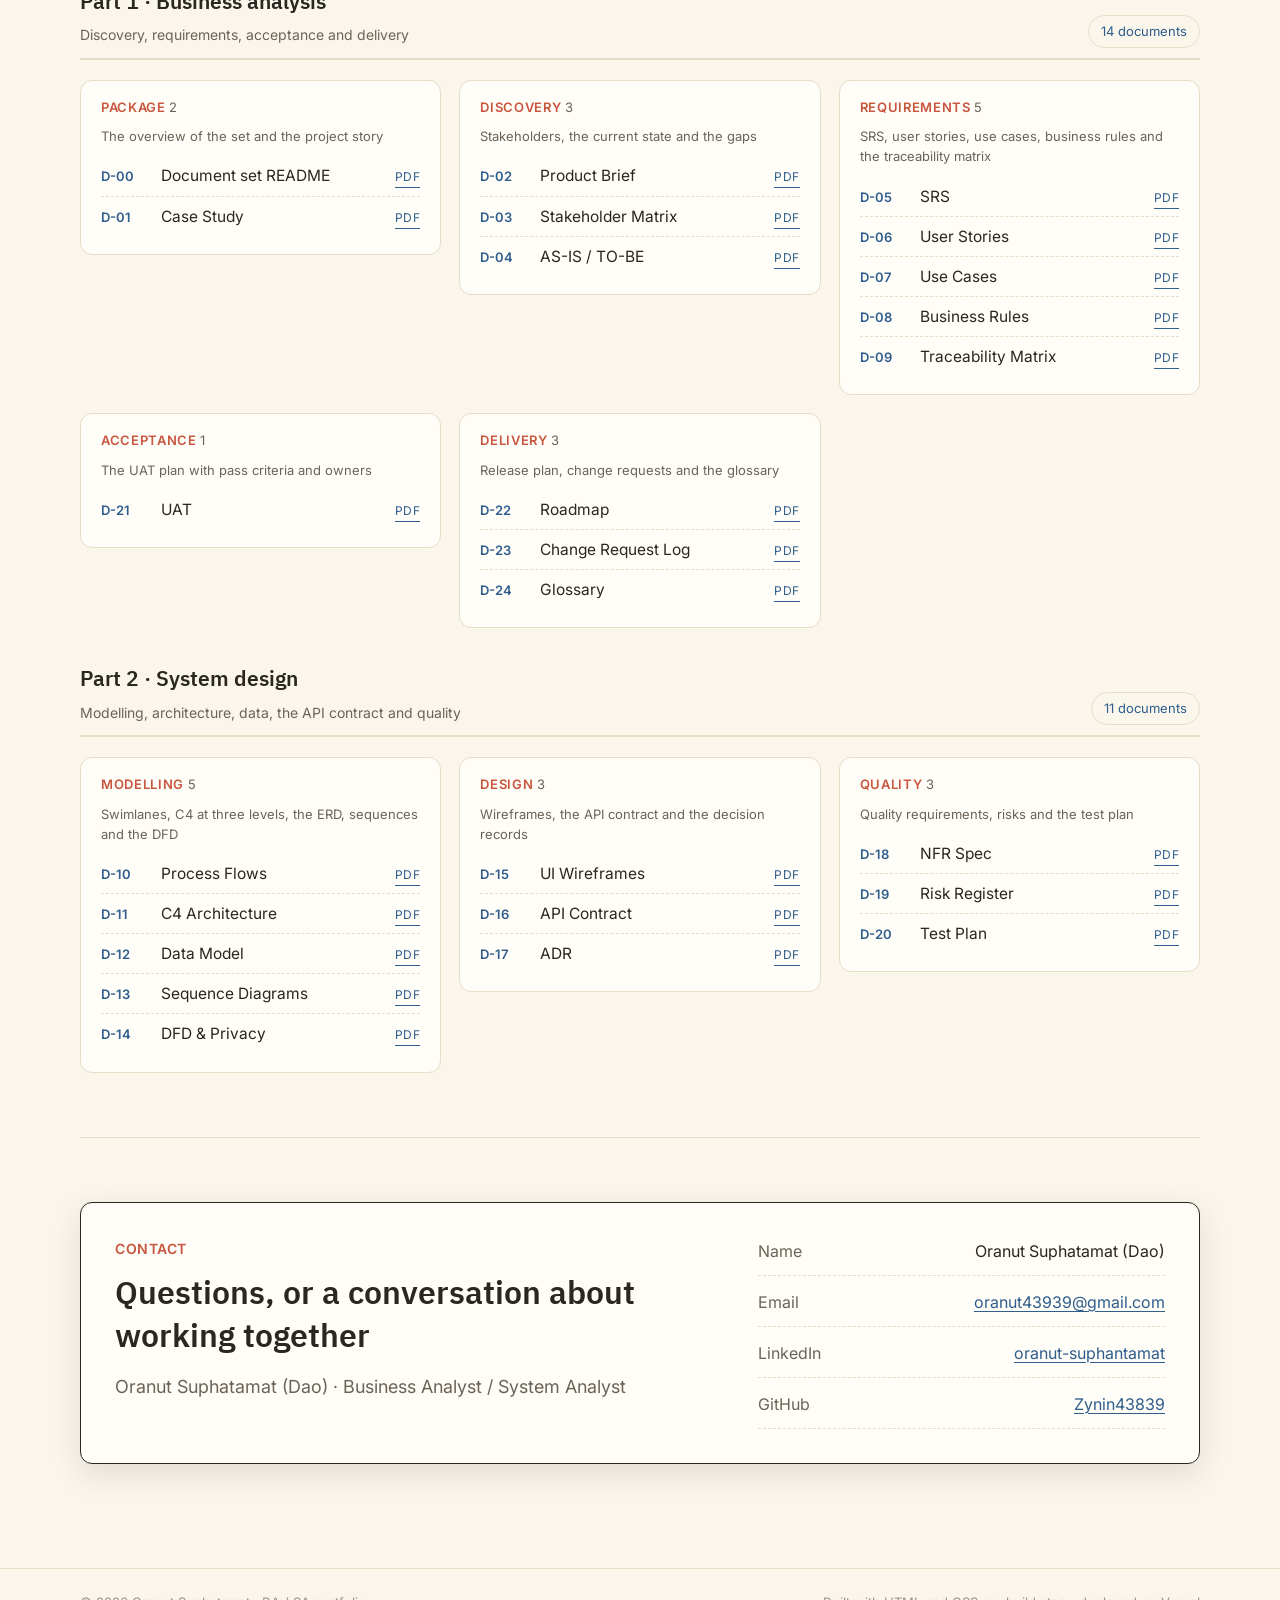
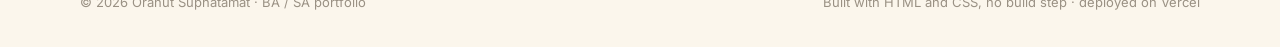
==== commit f1b366c8: "feat(docs): split the library into two labelled halves with category notes" ====
--- a/en/index.html
+++ b/en/index.html
@@ -373,71 +373,105 @@
 
     <section class="section wrap" id="docs">
       <div class="section-head">
-        <p class="kicker">All documents</p>
-        <h2>Every document, open for inspection</h2>
-        <p class="section-sub">All 25 PDFs in English, covering both the business analysis and the system design work, plus a ZIP. The Thai edition is on the Thai page.</p>
-      </div>
-      <div class="doc-groups">
-      <div class="doc-group">
-        <h3 class="doc-group-title">Package</h3>
-        <ul class="doc-list">
-          <li class="doc-row"><span class="doc-code">D-00</span><span class="doc-name">README</span><a class="doc-link" href="../assets/docs/en/D-00-README.pdf" target="_blank" rel="noopener">PDF</a></li>
-          <li class="doc-row"><span class="doc-code">D-01</span><span class="doc-name">Case Study</span><a class="doc-link" href="../assets/docs/en/D-01-CASE-STUDY.pdf" target="_blank" rel="noopener">PDF</a></li>
-        </ul>
-      </div>
-      <div class="doc-group">
-        <h3 class="doc-group-title">Discovery</h3>
-        <ul class="doc-list">
-          <li class="doc-row"><span class="doc-code">D-02</span><span class="doc-name">Product Brief</span><a class="doc-link" href="../assets/docs/en/D-02-PRODUCT-BRIEF.pdf" target="_blank" rel="noopener">PDF</a></li>
-          <li class="doc-row"><span class="doc-code">D-03</span><span class="doc-name">Stakeholder Matrix</span><a class="doc-link" href="../assets/docs/en/D-03-STAKEHOLDER-MATRIX.pdf" target="_blank" rel="noopener">PDF</a></li>
-          <li class="doc-row"><span class="doc-code">D-04</span><span class="doc-name">AS-IS / TO-BE</span><a class="doc-link" href="../assets/docs/en/D-04-AS-IS-TO-BE.pdf" target="_blank" rel="noopener">PDF</a></li>
-        </ul>
-      </div>
-      <div class="doc-group">
-        <h3 class="doc-group-title">Requirements</h3>
-        <ul class="doc-list">
-          <li class="doc-row"><span class="doc-code">D-05</span><span class="doc-name">SRS</span><a class="doc-link" href="../assets/docs/en/D-05-SRS.pdf" target="_blank" rel="noopener">PDF</a></li>
-          <li class="doc-row"><span class="doc-code">D-06</span><span class="doc-name">User Stories</span><a class="doc-link" href="../assets/docs/en/D-06-USER-STORIES.pdf" target="_blank" rel="noopener">PDF</a></li>
-          <li class="doc-row"><span class="doc-code">D-07</span><span class="doc-name">Use Cases</span><a class="doc-link" href="../assets/docs/en/D-07-USE-CASES.pdf" target="_blank" rel="noopener">PDF</a></li>
-          <li class="doc-row"><span class="doc-code">D-08</span><span class="doc-name">Business Rules</span><a class="doc-link" href="../assets/docs/en/D-08-BUSINESS-RULES.pdf" target="_blank" rel="noopener">PDF</a></li>
-          <li class="doc-row"><span class="doc-code">D-09</span><span class="doc-name">Traceability Matrix</span><a class="doc-link" href="../assets/docs/en/D-09-TRACEABILITY-MATRIX.pdf" target="_blank" rel="noopener">PDF</a></li>
-        </ul>
-      </div>
-      <div class="doc-group">
-        <h3 class="doc-group-title">Modelling</h3>
-        <ul class="doc-list">
-          <li class="doc-row"><span class="doc-code">D-10</span><span class="doc-name">Process Flows</span><a class="doc-link" href="../assets/docs/en/D-10-PROCESS-FLOWS.pdf" target="_blank" rel="noopener">PDF</a></li>
-          <li class="doc-row"><span class="doc-code">D-11</span><span class="doc-name">C4 Architecture</span><a class="doc-link" href="../assets/docs/en/D-11-C4-ARCHITECTURE.pdf" target="_blank" rel="noopener">PDF</a></li>
-          <li class="doc-row"><span class="doc-code">D-12</span><span class="doc-name">Data Model</span><a class="doc-link" href="../assets/docs/en/D-12-DATA-MODEL.pdf" target="_blank" rel="noopener">PDF</a></li>
-          <li class="doc-row"><span class="doc-code">D-13</span><span class="doc-name">Sequence Diagrams</span><a class="doc-link" href="../assets/docs/en/D-13-SEQUENCE-DIAGRAMS.pdf" target="_blank" rel="noopener">PDF</a></li>
-          <li class="doc-row"><span class="doc-code">D-14</span><span class="doc-name">DFD &amp; Privacy</span><a class="doc-link" href="../assets/docs/en/D-14-DFD-PRIVACY.pdf" target="_blank" rel="noopener">PDF</a></li>
-        </ul>
-      </div>
-      <div class="doc-group">
-        <h3 class="doc-group-title">Design</h3>
-        <ul class="doc-list">
-          <li class="doc-row"><span class="doc-code">D-15</span><span class="doc-name">UI Wireframes</span><a class="doc-link" href="../assets/docs/en/D-15-UI-WIREFRAMES.pdf" target="_blank" rel="noopener">PDF</a></li>
-          <li class="doc-row"><span class="doc-code">D-16</span><span class="doc-name">API Contract</span><a class="doc-link" href="../assets/docs/en/D-16-API-CONTRACT.pdf" target="_blank" rel="noopener">PDF</a></li>
-          <li class="doc-row"><span class="doc-code">D-17</span><span class="doc-name">ADR</span><a class="doc-link" href="../assets/docs/en/D-17-ADR.pdf" target="_blank" rel="noopener">PDF</a></li>
-        </ul>
-      </div>
-      <div class="doc-group">
-        <h3 class="doc-group-title">Quality</h3>
-        <ul class="doc-list">
-          <li class="doc-row"><span class="doc-code">D-18</span><span class="doc-name">NFR Spec</span><a class="doc-link" href="../assets/docs/en/D-18-NFR-SPEC.pdf" target="_blank" rel="noopener">PDF</a></li>
-          <li class="doc-row"><span class="doc-code">D-19</span><span class="doc-name">Risk Register</span><a class="doc-link" href="../assets/docs/en/D-19-RISK-REGISTER.pdf" target="_blank" rel="noopener">PDF</a></li>
-          <li class="doc-row"><span class="doc-code">D-20</span><span class="doc-name">Test Plan</span><a class="doc-link" href="../assets/docs/en/D-20-TEST-PLAN.pdf" target="_blank" rel="noopener">PDF</a></li>
-          <li class="doc-row"><span class="doc-code">D-21</span><span class="doc-name">UAT</span><a class="doc-link" href="../assets/docs/en/D-21-UAT.pdf" target="_blank" rel="noopener">PDF</a></li>
-        </ul>
-      </div>
-      <div class="doc-group">
-        <h3 class="doc-group-title">Delivery</h3>
-        <ul class="doc-list">
-          <li class="doc-row"><span class="doc-code">D-22</span><span class="doc-name">Roadmap</span><a class="doc-link" href="../assets/docs/en/D-22-ROADMAP.pdf" target="_blank" rel="noopener">PDF</a></li>
-          <li class="doc-row"><span class="doc-code">D-23</span><span class="doc-name">Change Request Log</span><a class="doc-link" href="../assets/docs/en/D-23-CHANGE-REQUEST-LOG.pdf" target="_blank" rel="noopener">PDF</a></li>
-          <li class="doc-row"><span class="doc-code">D-24</span><span class="doc-name">Glossary</span><a class="doc-link" href="../assets/docs/en/D-24-GLOSSARY.pdf" target="_blank" rel="noopener">PDF</a></li>
-        </ul>
-      </div>
+        <p class="kicker">Document library</p>
+        <h2>25 documents, split into two clearly labelled halves</h2>
+        <p class="section-sub">Every document exists in Thai and English, opens in the browser, and the whole set is in one ZIP.</p>
+      </div>
+      <div class="doc-half">
+        <div class="doc-half-head">
+          <div>
+            <h3>Part 1 · Business analysis</h3>
+            <p>Discovery, requirements, acceptance and delivery</p>
+          </div>
+          <span class="doc-count">14 documents</span>
+        </div>
+        <div class="doc-groups">
+          <div class="doc-group">
+            <h3 class="doc-group-title">Package <span>2</span></h3>
+            <p class="doc-group-desc">The overview of the set and the project story</p>
+            <ul class="doc-list">
+            <li class="doc-row"><span class="doc-code">D-00</span><span class="doc-name">Document set README</span><a class="doc-link" href="../assets/docs/en/D-00-README.pdf" target="_blank" rel="noopener">PDF</a></li>
+            <li class="doc-row"><span class="doc-code">D-01</span><span class="doc-name">Case Study</span><a class="doc-link" href="../assets/docs/en/D-01-CASE-STUDY.pdf" target="_blank" rel="noopener">PDF</a></li>
+            </ul>
+          </div>
+          <div class="doc-group">
+            <h3 class="doc-group-title">Discovery <span>3</span></h3>
+            <p class="doc-group-desc">Stakeholders, the current state and the gaps</p>
+            <ul class="doc-list">
+            <li class="doc-row"><span class="doc-code">D-02</span><span class="doc-name">Product Brief</span><a class="doc-link" href="../assets/docs/en/D-02-PRODUCT-BRIEF.pdf" target="_blank" rel="noopener">PDF</a></li>
+            <li class="doc-row"><span class="doc-code">D-03</span><span class="doc-name">Stakeholder Matrix</span><a class="doc-link" href="../assets/docs/en/D-03-STAKEHOLDER-MATRIX.pdf" target="_blank" rel="noopener">PDF</a></li>
+            <li class="doc-row"><span class="doc-code">D-04</span><span class="doc-name">AS-IS / TO-BE</span><a class="doc-link" href="../assets/docs/en/D-04-AS-IS-TO-BE.pdf" target="_blank" rel="noopener">PDF</a></li>
+            </ul>
+          </div>
+          <div class="doc-group">
+            <h3 class="doc-group-title">Requirements <span>5</span></h3>
+            <p class="doc-group-desc">SRS, user stories, use cases, business rules and the traceability matrix</p>
+            <ul class="doc-list">
+            <li class="doc-row"><span class="doc-code">D-05</span><span class="doc-name">SRS</span><a class="doc-link" href="../assets/docs/en/D-05-SRS.pdf" target="_blank" rel="noopener">PDF</a></li>
+            <li class="doc-row"><span class="doc-code">D-06</span><span class="doc-name">User Stories</span><a class="doc-link" href="../assets/docs/en/D-06-USER-STORIES.pdf" target="_blank" rel="noopener">PDF</a></li>
+            <li class="doc-row"><span class="doc-code">D-07</span><span class="doc-name">Use Cases</span><a class="doc-link" href="../assets/docs/en/D-07-USE-CASES.pdf" target="_blank" rel="noopener">PDF</a></li>
+            <li class="doc-row"><span class="doc-code">D-08</span><span class="doc-name">Business Rules</span><a class="doc-link" href="../assets/docs/en/D-08-BUSINESS-RULES.pdf" target="_blank" rel="noopener">PDF</a></li>
+            <li class="doc-row"><span class="doc-code">D-09</span><span class="doc-name">Traceability Matrix</span><a class="doc-link" href="../assets/docs/en/D-09-TRACEABILITY-MATRIX.pdf" target="_blank" rel="noopener">PDF</a></li>
+            </ul>
+          </div>
+          <div class="doc-group">
+            <h3 class="doc-group-title">Acceptance <span>1</span></h3>
+            <p class="doc-group-desc">The UAT plan with pass criteria and owners</p>
+            <ul class="doc-list">
+            <li class="doc-row"><span class="doc-code">D-21</span><span class="doc-name">UAT</span><a class="doc-link" href="../assets/docs/en/D-21-UAT.pdf" target="_blank" rel="noopener">PDF</a></li>
+            </ul>
+          </div>
+          <div class="doc-group">
+            <h3 class="doc-group-title">Delivery <span>3</span></h3>
+            <p class="doc-group-desc">Release plan, change requests and the glossary</p>
+            <ul class="doc-list">
+            <li class="doc-row"><span class="doc-code">D-22</span><span class="doc-name">Roadmap</span><a class="doc-link" href="../assets/docs/en/D-22-ROADMAP.pdf" target="_blank" rel="noopener">PDF</a></li>
+            <li class="doc-row"><span class="doc-code">D-23</span><span class="doc-name">Change Request Log</span><a class="doc-link" href="../assets/docs/en/D-23-CHANGE-REQUEST-LOG.pdf" target="_blank" rel="noopener">PDF</a></li>
+            <li class="doc-row"><span class="doc-code">D-24</span><span class="doc-name">Glossary</span><a class="doc-link" href="../assets/docs/en/D-24-GLOSSARY.pdf" target="_blank" rel="noopener">PDF</a></li>
+            </ul>
+          </div>
+        </div>
+      </div>
+
+      <div class="doc-half">
+        <div class="doc-half-head">
+          <div>
+            <h3>Part 2 · System design</h3>
+            <p>Modelling, architecture, data, the API contract and quality</p>
+          </div>
+          <span class="doc-count">11 documents</span>
+        </div>
+        <div class="doc-groups">
+          <div class="doc-group">
+            <h3 class="doc-group-title">Modelling <span>5</span></h3>
+            <p class="doc-group-desc">Swimlanes, C4 at three levels, the ERD, sequences and the DFD</p>
+            <ul class="doc-list">
+            <li class="doc-row"><span class="doc-code">D-10</span><span class="doc-name">Process Flows</span><a class="doc-link" href="../assets/docs/en/D-10-PROCESS-FLOWS.pdf" target="_blank" rel="noopener">PDF</a></li>
+            <li class="doc-row"><span class="doc-code">D-11</span><span class="doc-name">C4 Architecture</span><a class="doc-link" href="../assets/docs/en/D-11-C4-ARCHITECTURE.pdf" target="_blank" rel="noopener">PDF</a></li>
+            <li class="doc-row"><span class="doc-code">D-12</span><span class="doc-name">Data Model</span><a class="doc-link" href="../assets/docs/en/D-12-DATA-MODEL.pdf" target="_blank" rel="noopener">PDF</a></li>
+            <li class="doc-row"><span class="doc-code">D-13</span><span class="doc-name">Sequence Diagrams</span><a class="doc-link" href="../assets/docs/en/D-13-SEQUENCE-DIAGRAMS.pdf" target="_blank" rel="noopener">PDF</a></li>
+            <li class="doc-row"><span class="doc-code">D-14</span><span class="doc-name">DFD &amp; Privacy</span><a class="doc-link" href="../assets/docs/en/D-14-DFD-PRIVACY.pdf" target="_blank" rel="noopener">PDF</a></li>
+            </ul>
+          </div>
+          <div class="doc-group">
+            <h3 class="doc-group-title">Design <span>3</span></h3>
+            <p class="doc-group-desc">Wireframes, the API contract and the decision records</p>
+            <ul class="doc-list">
+            <li class="doc-row"><span class="doc-code">D-15</span><span class="doc-name">UI Wireframes</span><a class="doc-link" href="../assets/docs/en/D-15-UI-WIREFRAMES.pdf" target="_blank" rel="noopener">PDF</a></li>
+            <li class="doc-row"><span class="doc-code">D-16</span><span class="doc-name">API Contract</span><a class="doc-link" href="../assets/docs/en/D-16-API-CONTRACT.pdf" target="_blank" rel="noopener">PDF</a></li>
+            <li class="doc-row"><span class="doc-code">D-17</span><span class="doc-name">ADR</span><a class="doc-link" href="../assets/docs/en/D-17-ADR.pdf" target="_blank" rel="noopener">PDF</a></li>
+            </ul>
+          </div>
+          <div class="doc-group">
+            <h3 class="doc-group-title">Quality <span>3</span></h3>
+            <p class="doc-group-desc">Quality requirements, risks and the test plan</p>
+            <ul class="doc-list">
+            <li class="doc-row"><span class="doc-code">D-18</span><span class="doc-name">NFR Spec</span><a class="doc-link" href="../assets/docs/en/D-18-NFR-SPEC.pdf" target="_blank" rel="noopener">PDF</a></li>
+            <li class="doc-row"><span class="doc-code">D-19</span><span class="doc-name">Risk Register</span><a class="doc-link" href="../assets/docs/en/D-19-RISK-REGISTER.pdf" target="_blank" rel="noopener">PDF</a></li>
+            <li class="doc-row"><span class="doc-code">D-20</span><span class="doc-name">Test Plan</span><a class="doc-link" href="../assets/docs/en/D-20-TEST-PLAN.pdf" target="_blank" rel="noopener">PDF</a></li>
+            </ul>
+          </div>
+        </div>
       </div>
     </section>
 
@@ -462,7 +496,7 @@
     <div class="wrap footer-inner">
       <p>© <span id="year"></span> Oranut Suphatamat · BA / SA portfolio</p>
       <p>Built with HTML and CSS, no build step · deployed on Vercel</p>
-      <p><a href="https://oranut-ai-portfolio.vercel.app">AI engineering portfolio →</a></p>
+      
     </div>
   </footer>
 
--- a/styles.css
+++ b/styles.css
@@ -441,6 +441,7 @@
   display: grid;
   grid-template-columns: repeat(3, minmax(0, 1fr));
   gap: 18px;
+  align-items: start;
 }
 
 .doc-group {
@@ -683,3 +684,23 @@
 @media (max-width: 980px) {
   .about-grid { grid-template-columns: 1fr; }
 }
+
+/* document library: two labelled halves */
+.doc-half { margin-top: 38px; }
+.doc-half:first-of-type { margin-top: 8px; }
+.doc-half-head {
+  display: flex; align-items: flex-end; justify-content: space-between;
+  gap: 16px; border-bottom: 2px solid var(--rule);
+  padding-bottom: 10px; margin-bottom: 20px;
+}
+.doc-half-head h3 { margin: 0; font-family: var(--serif); font-size: 21px; }
+.doc-half-head p { margin: 6px 0 0; color: var(--pencil); font-size: 14px; }
+.doc-count {
+  white-space: nowrap; font-size: 13px; color: var(--inkblue);
+  border: 1px solid var(--rule); border-radius: 999px; padding: 4px 12px;
+}
+.doc-group-desc { margin: 0 0 10px; font-size: 13px; color: var(--pencil); line-height: 1.55; }
+.doc-group-title span { color: var(--pencil); font-weight: 400; }
+@media (max-width: 640px) {
+  .doc-half-head { flex-direction: column; align-items: flex-start; gap: 8px; }
+}
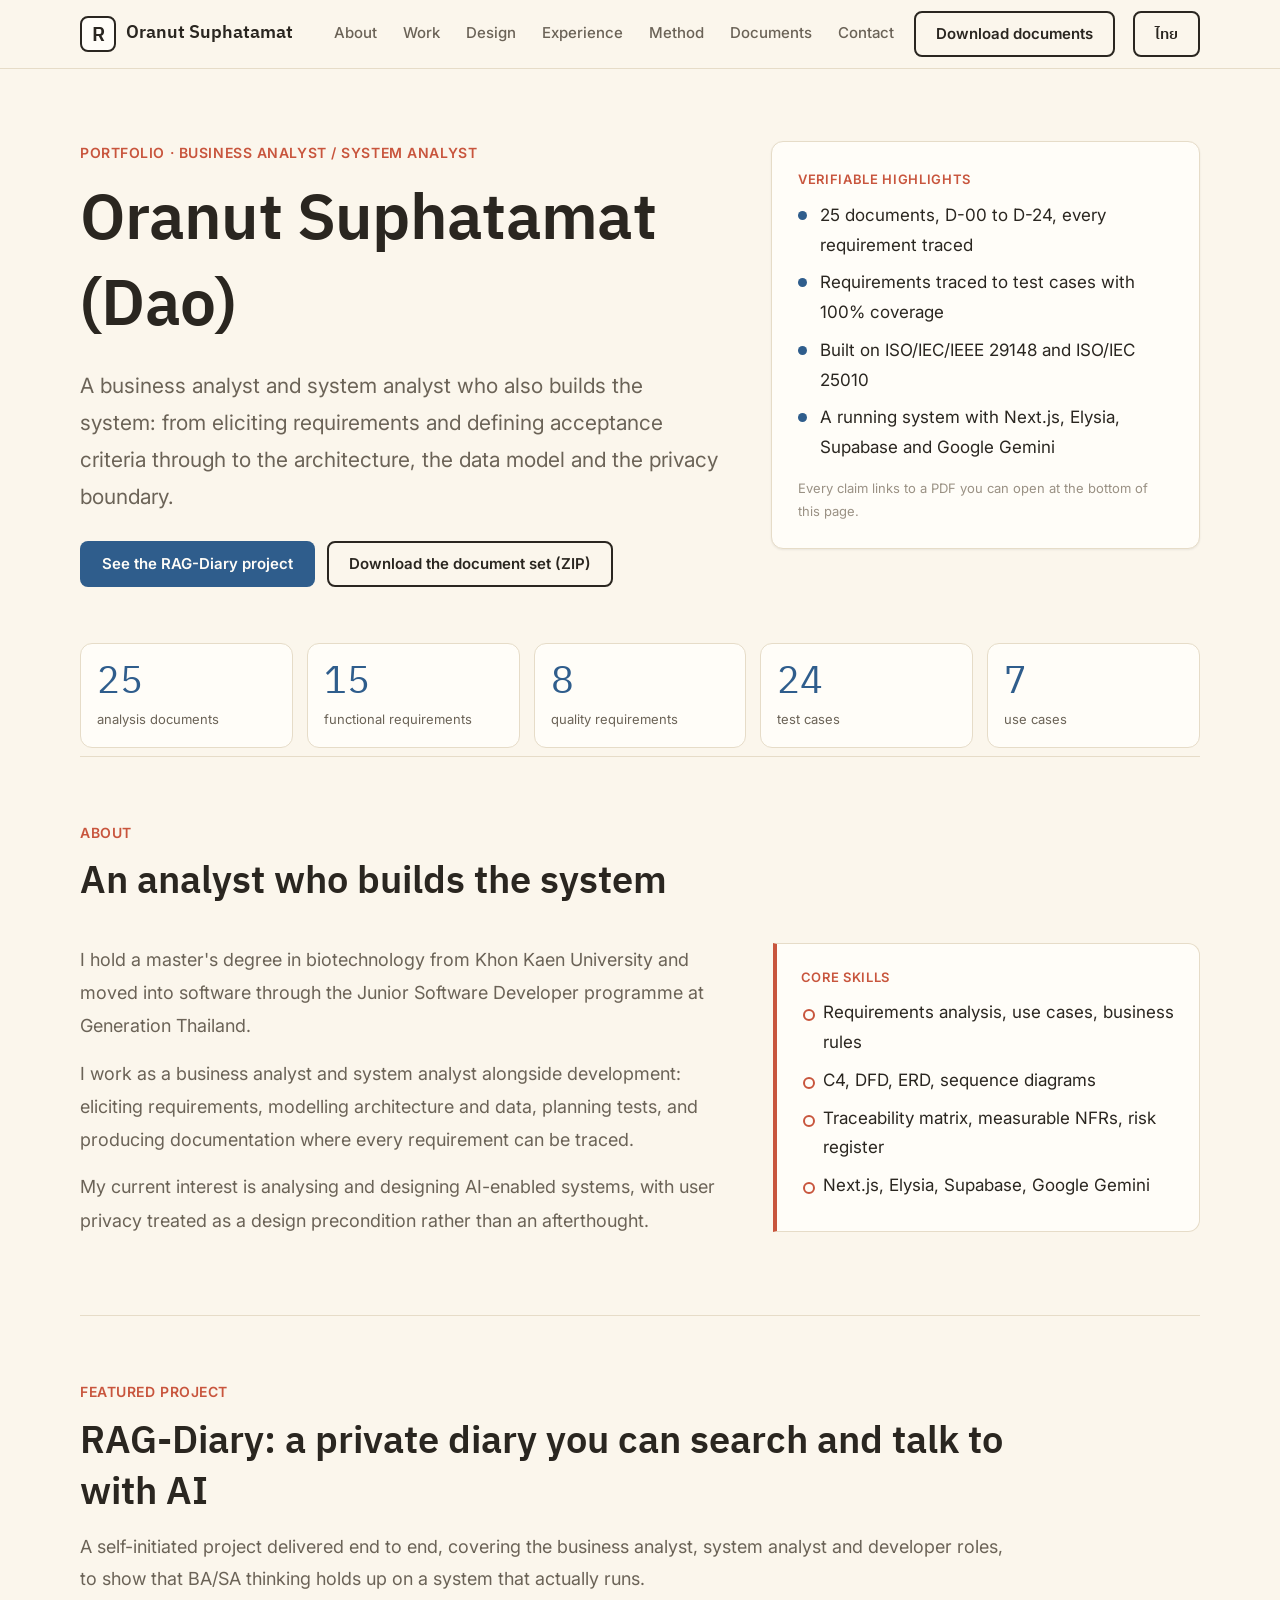
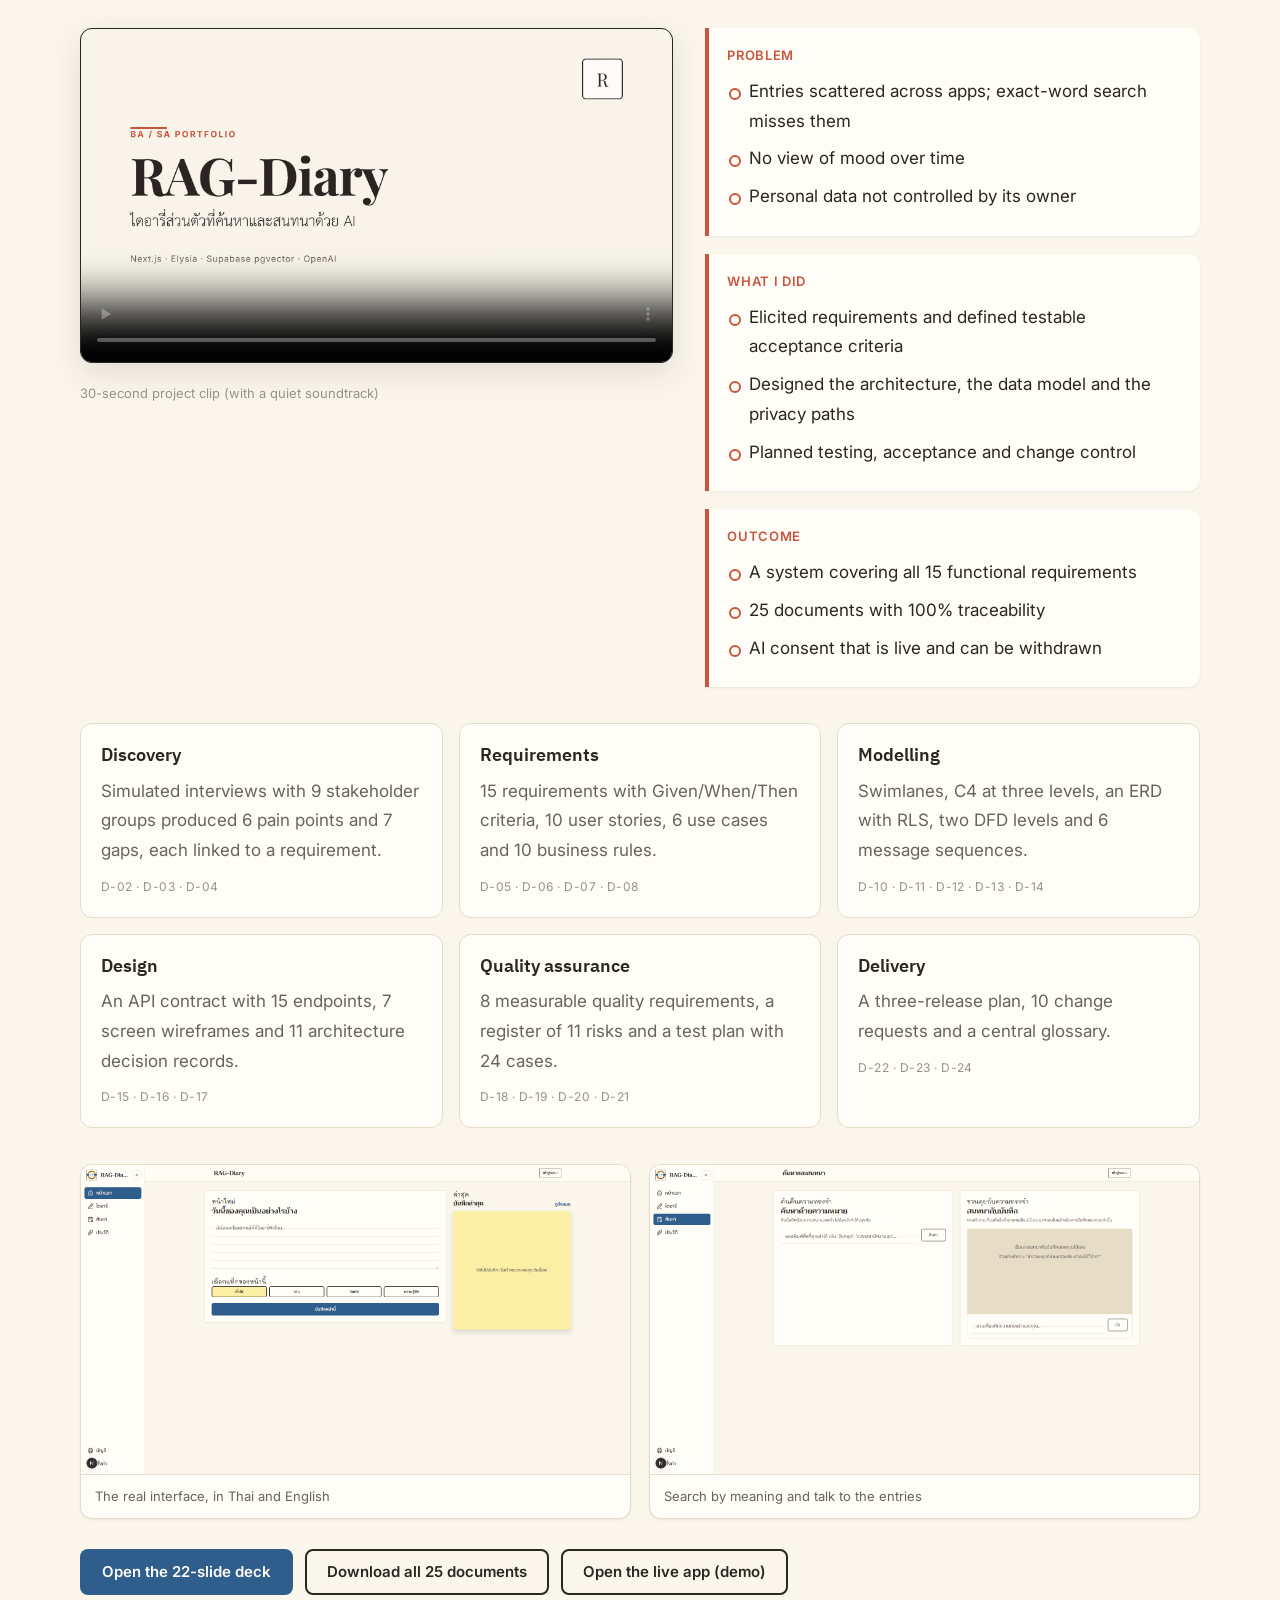
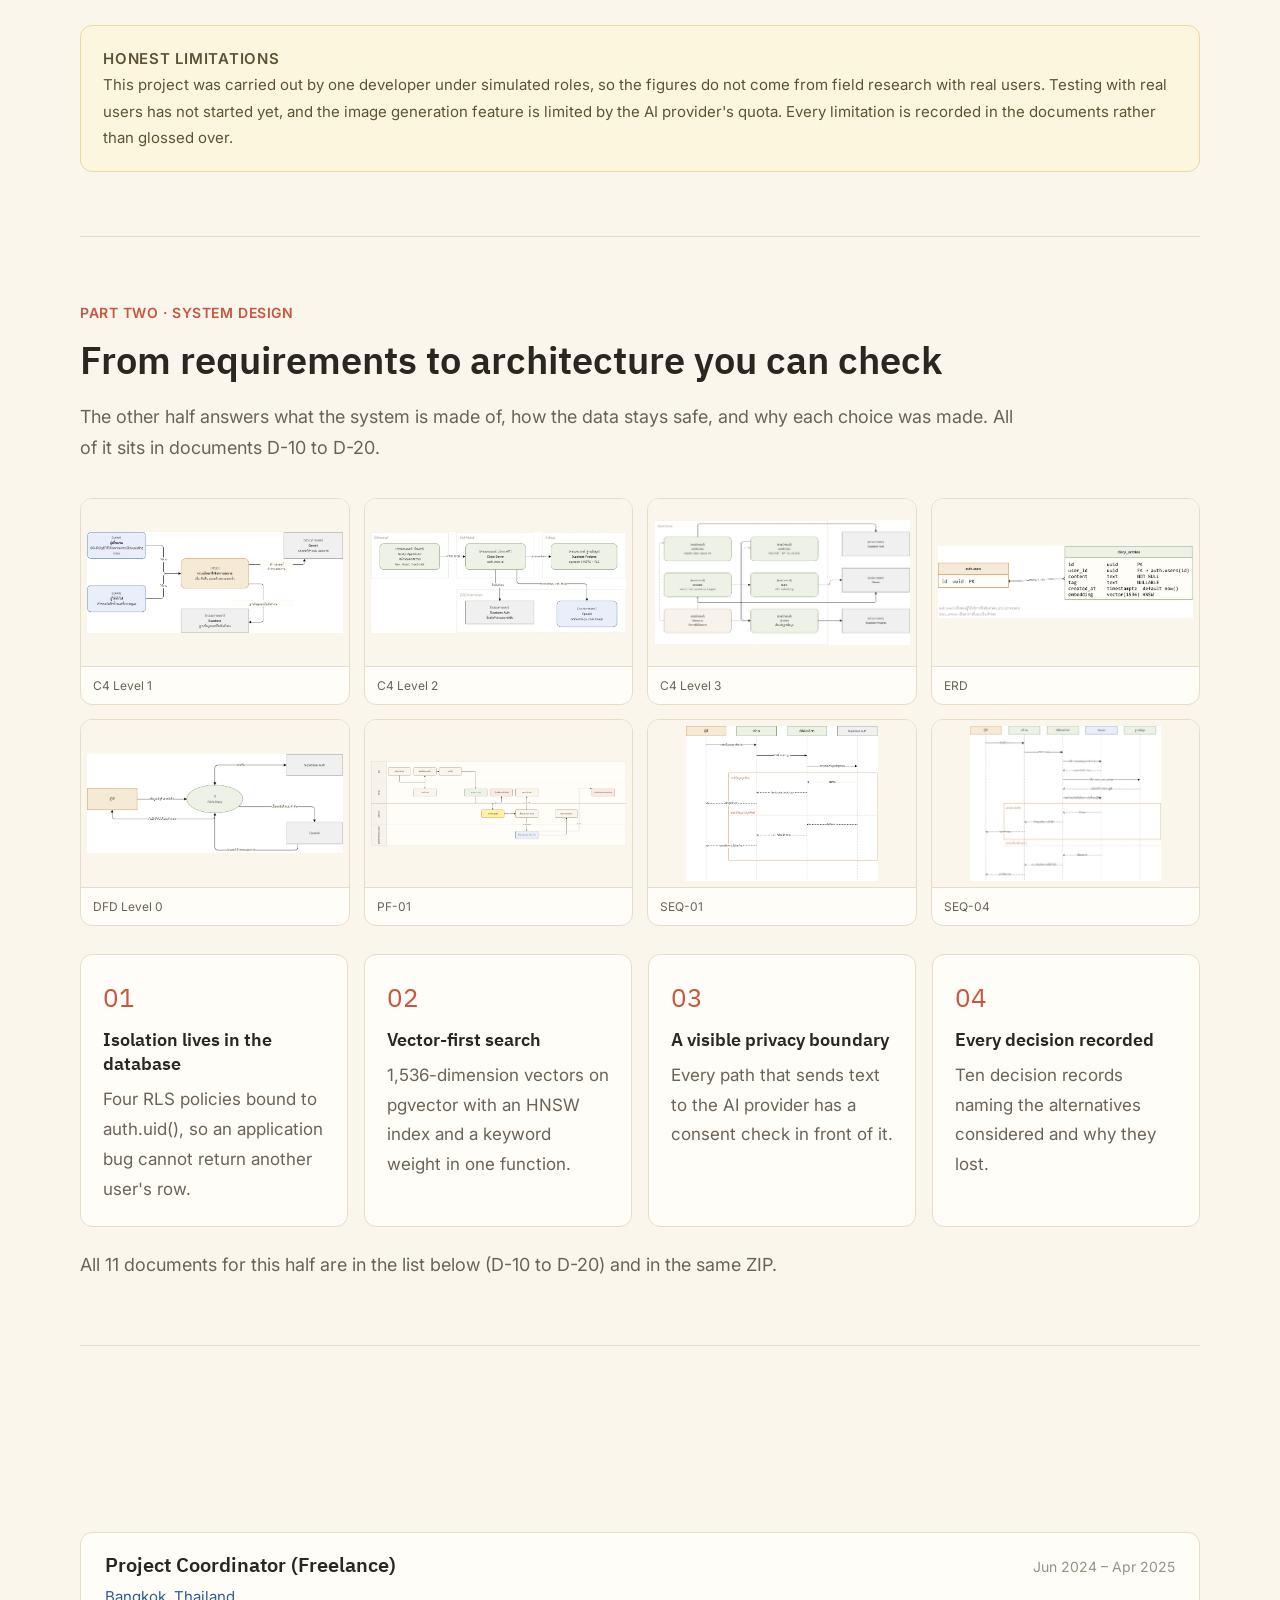
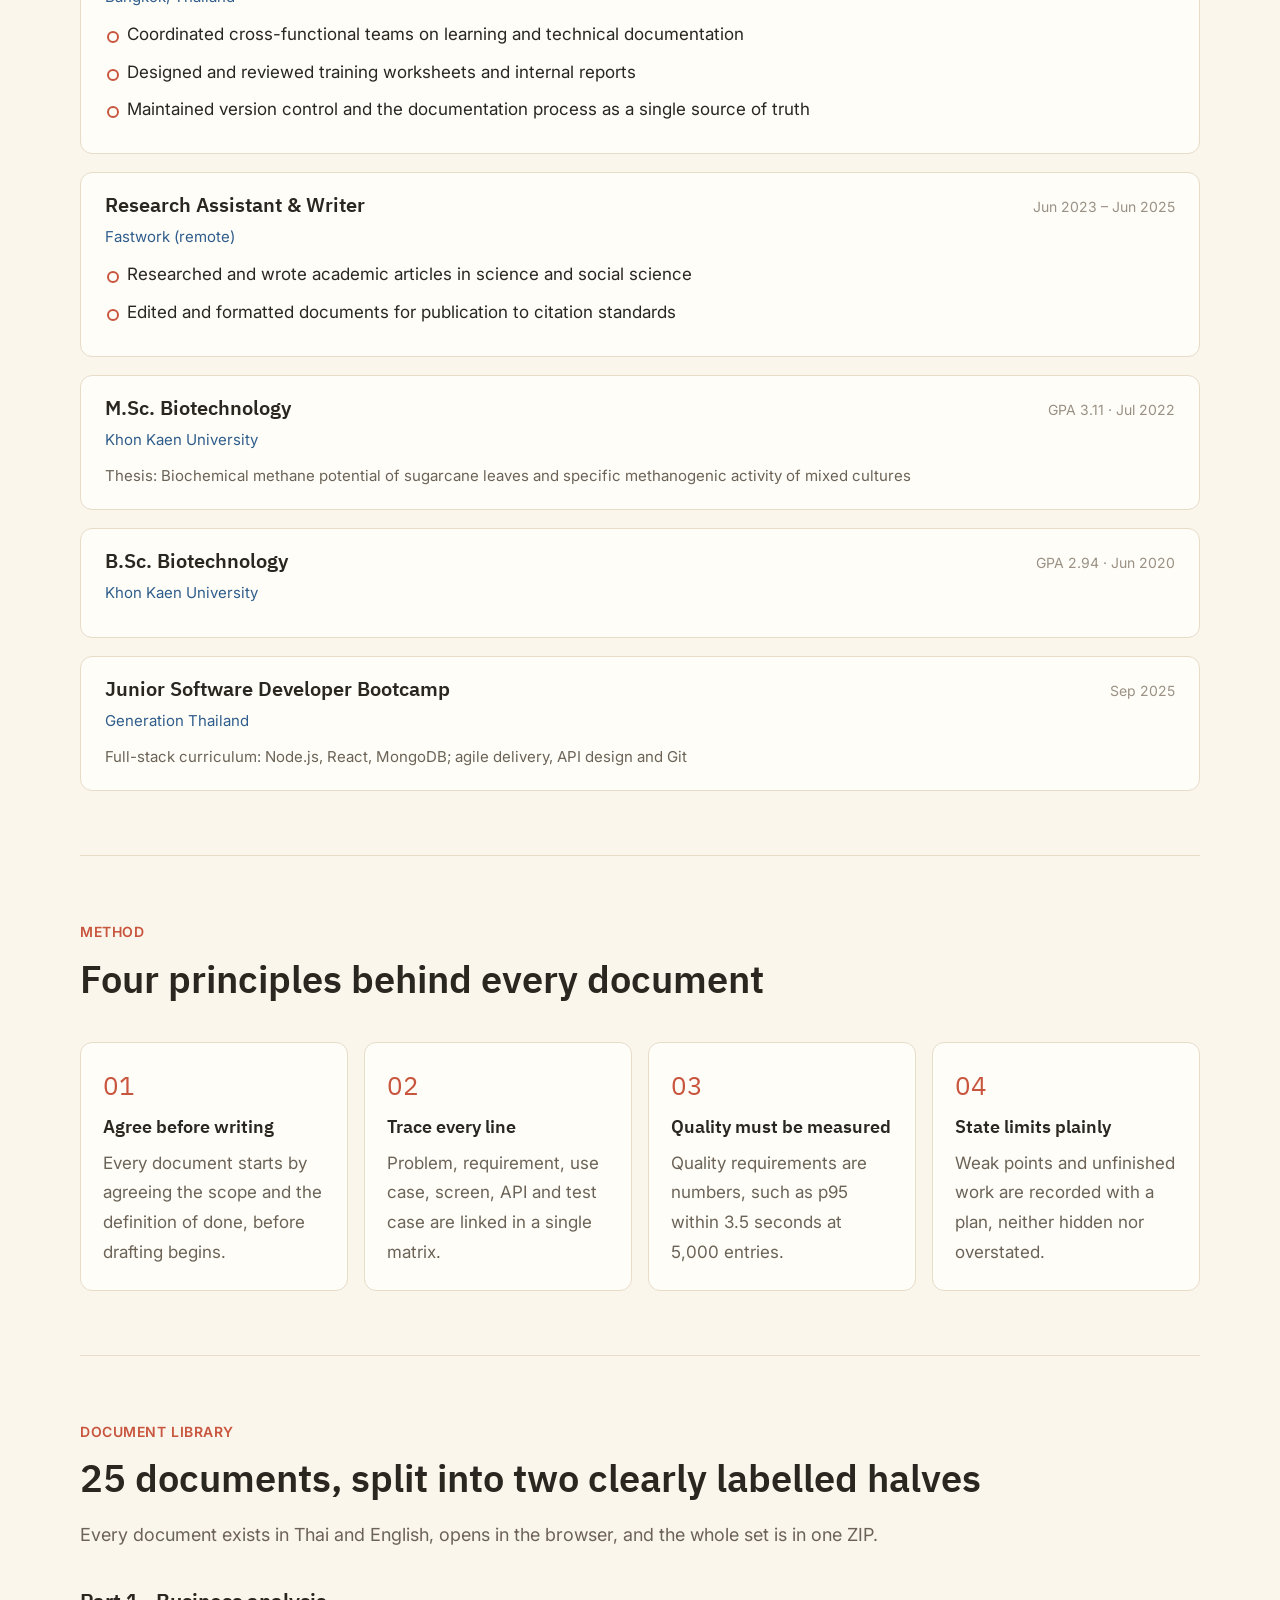
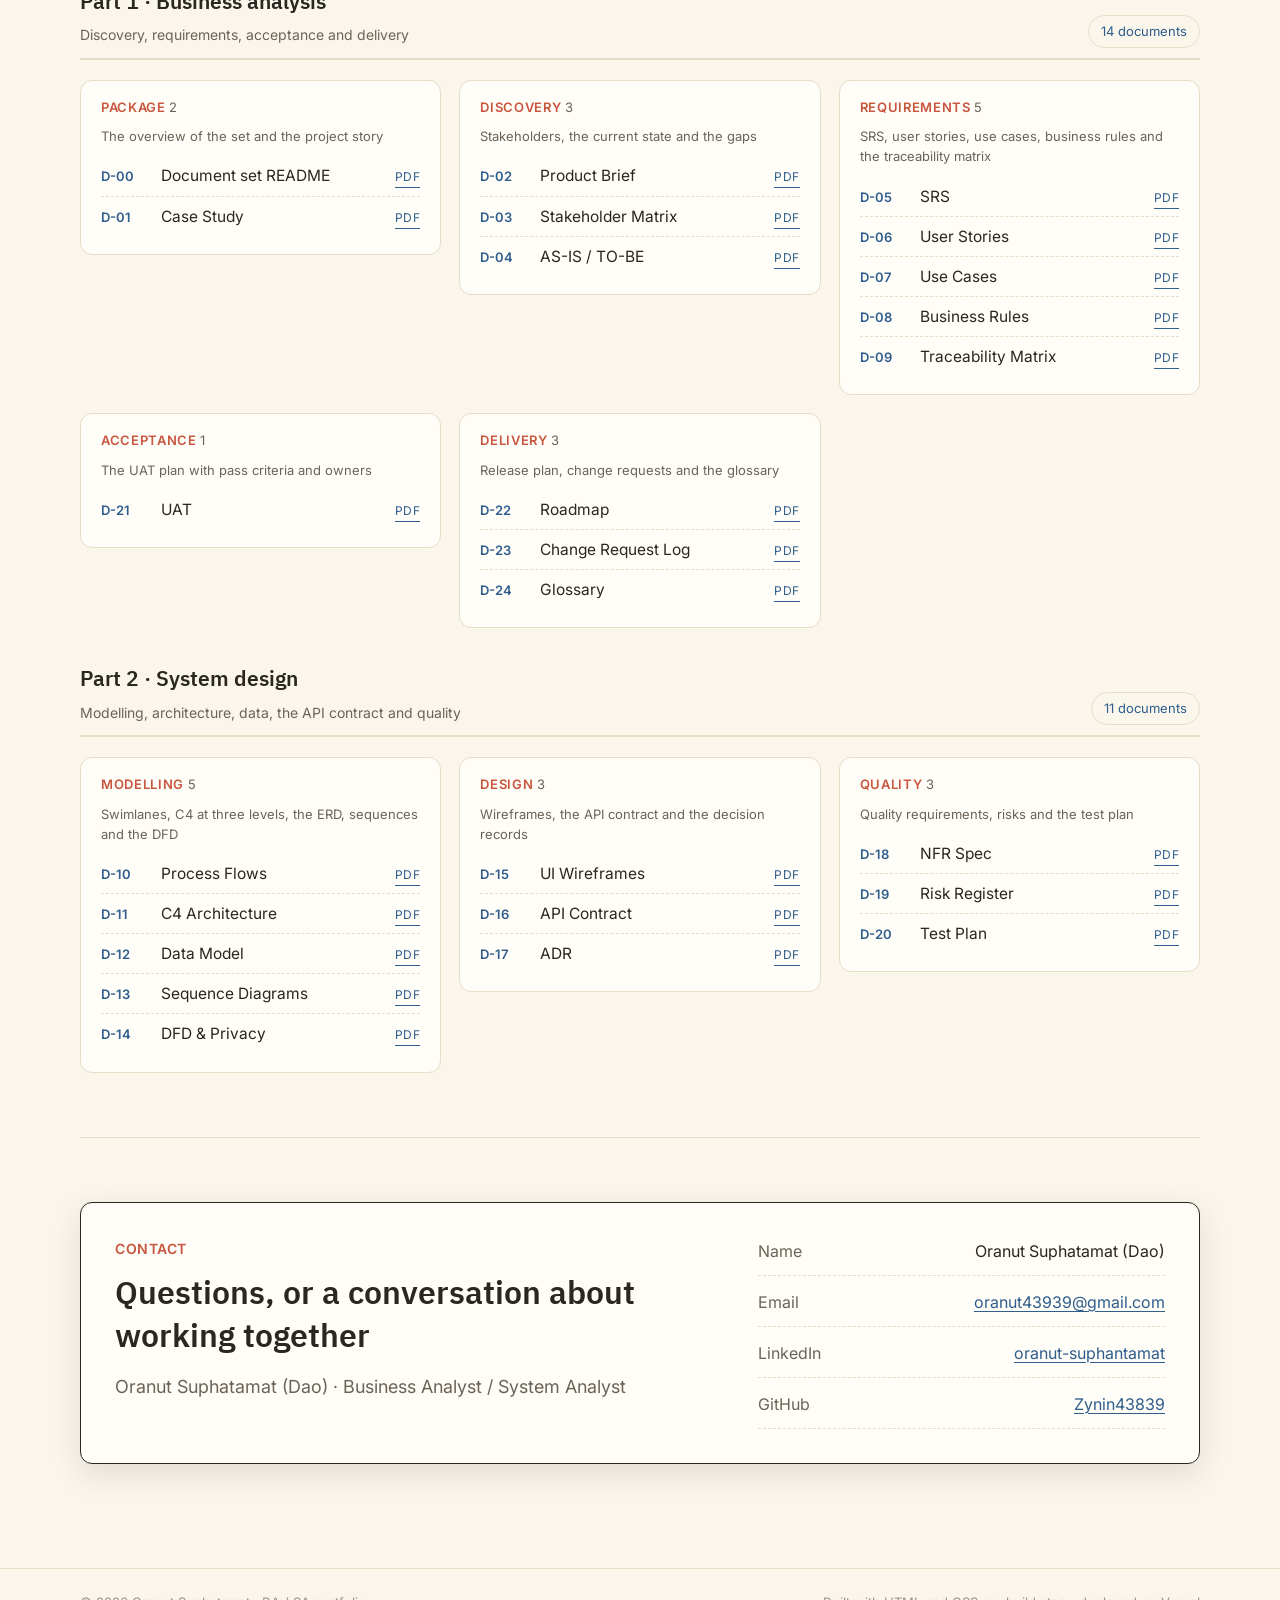
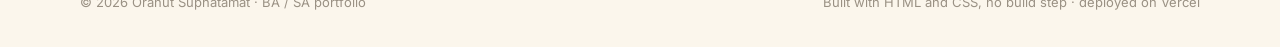
==== commit b0ccef5d: "docs: refresh the document set for the image fallback - ship the rebuilt PDFs (SRS, RTM, ADR, NFR, T" ====
--- a/en/index.html
+++ b/en/index.html
@@ -68,7 +68,7 @@
       <div class="metric"><span class="metric-num">25</span><span class="metric-label">analysis documents</span></div>
       <div class="metric"><span class="metric-num">15</span><span class="metric-label">functional requirements</span></div>
       <div class="metric"><span class="metric-num">8</span><span class="metric-label">quality requirements</span></div>
-      <div class="metric"><span class="metric-num">23</span><span class="metric-label">test cases</span></div>
+      <div class="metric"><span class="metric-num">24</span><span class="metric-label">test cases</span></div>
       <div class="metric"><span class="metric-num">7</span><span class="metric-label">use cases</span></div>
     </section>
 
@@ -170,17 +170,17 @@
         </article>
         <article class="role-card">
           <h3>Design</h3>
-          <p>An API contract with 15 endpoints, 7 screen wireframes and 10 architecture decision records.</p>
+          <p>An API contract with 15 endpoints, 7 screen wireframes and 11 architecture decision records.</p>
           <p class="role-doc">D-15 · D-16 · D-17</p>
         </article>
         <article class="role-card">
           <h3>Quality assurance</h3>
-          <p>8 measurable quality requirements, a register of 11 risks and a test plan with 23 cases.</p>
+          <p>8 measurable quality requirements, a register of 11 risks and a test plan with 24 cases.</p>
           <p class="role-doc">D-18 · D-19 · D-20 · D-21</p>
         </article>
         <article class="role-card">
           <h3>Delivery</h3>
-          <p>A three-release plan, 9 change requests and a central glossary.</p>
+          <p>A three-release plan, 10 change requests and a central glossary.</p>
           <p class="role-doc">D-22 · D-23 · D-24</p>
         </article>
       </div>
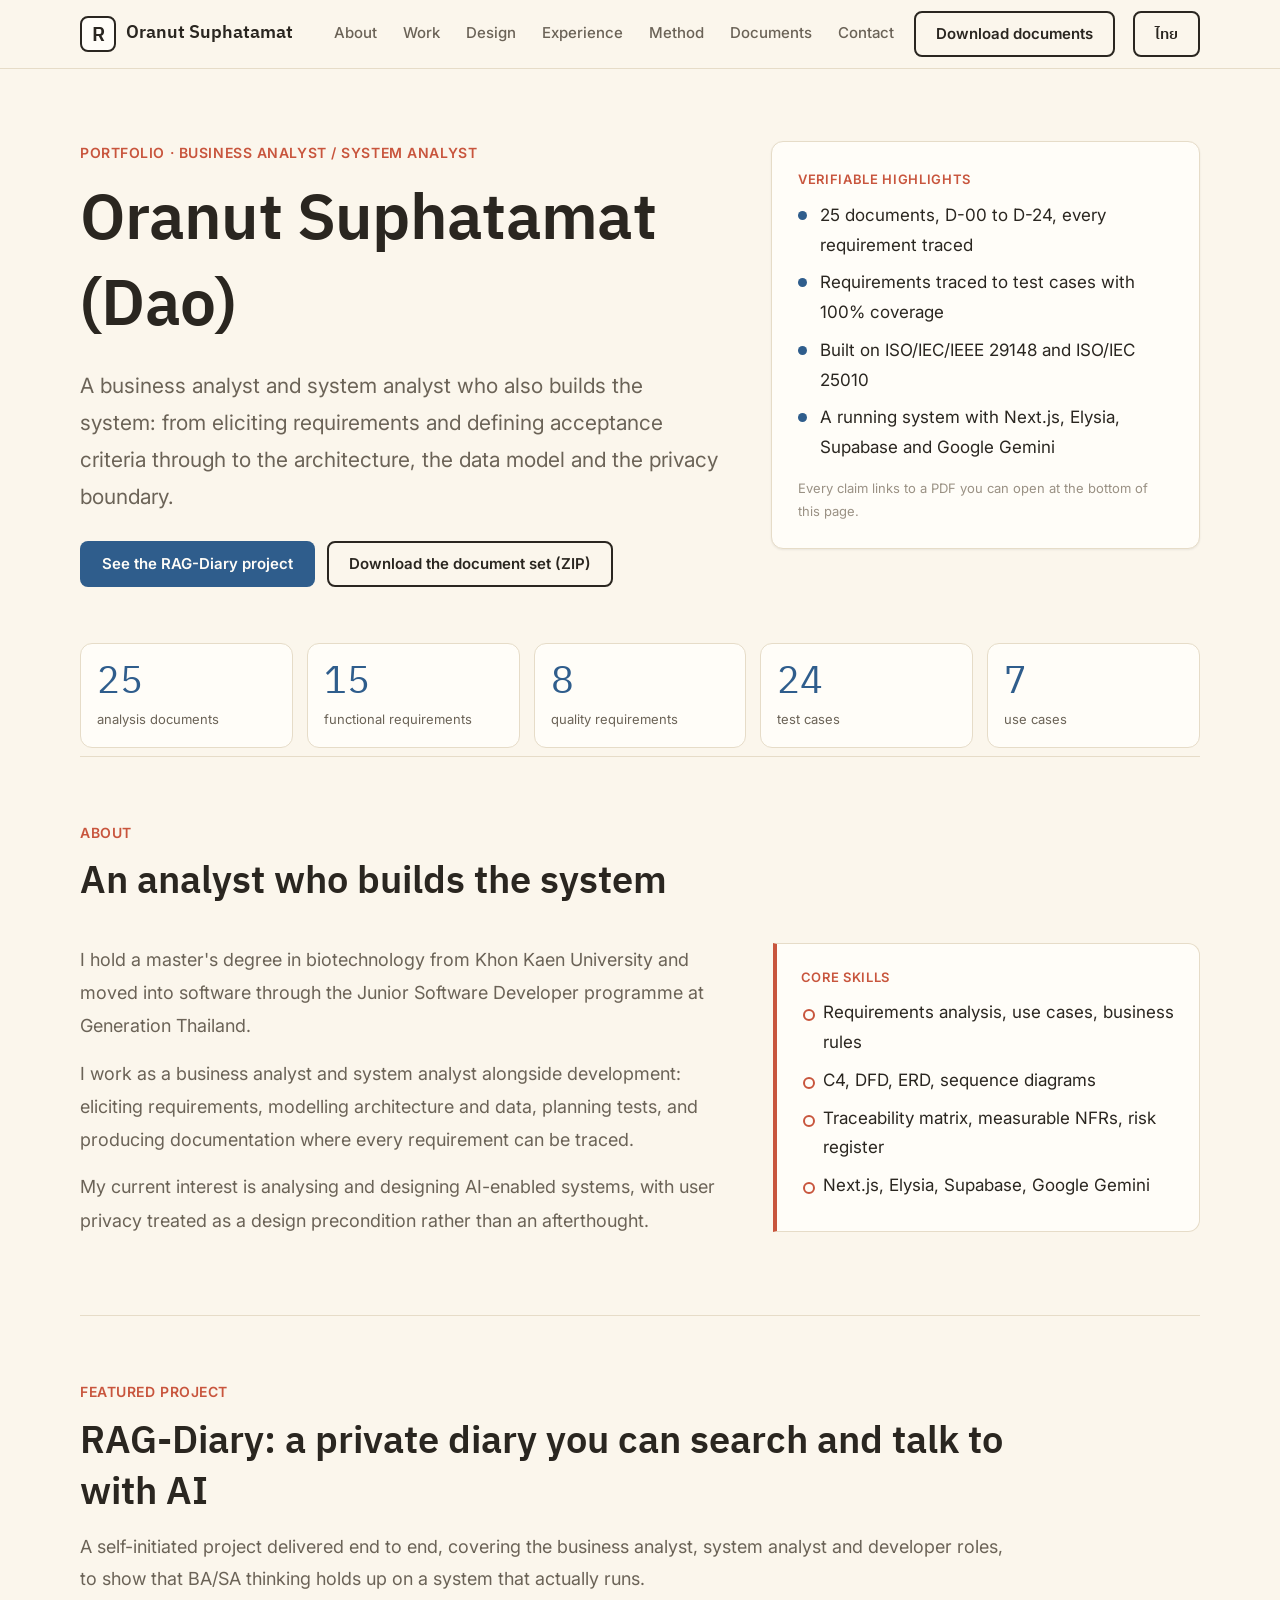
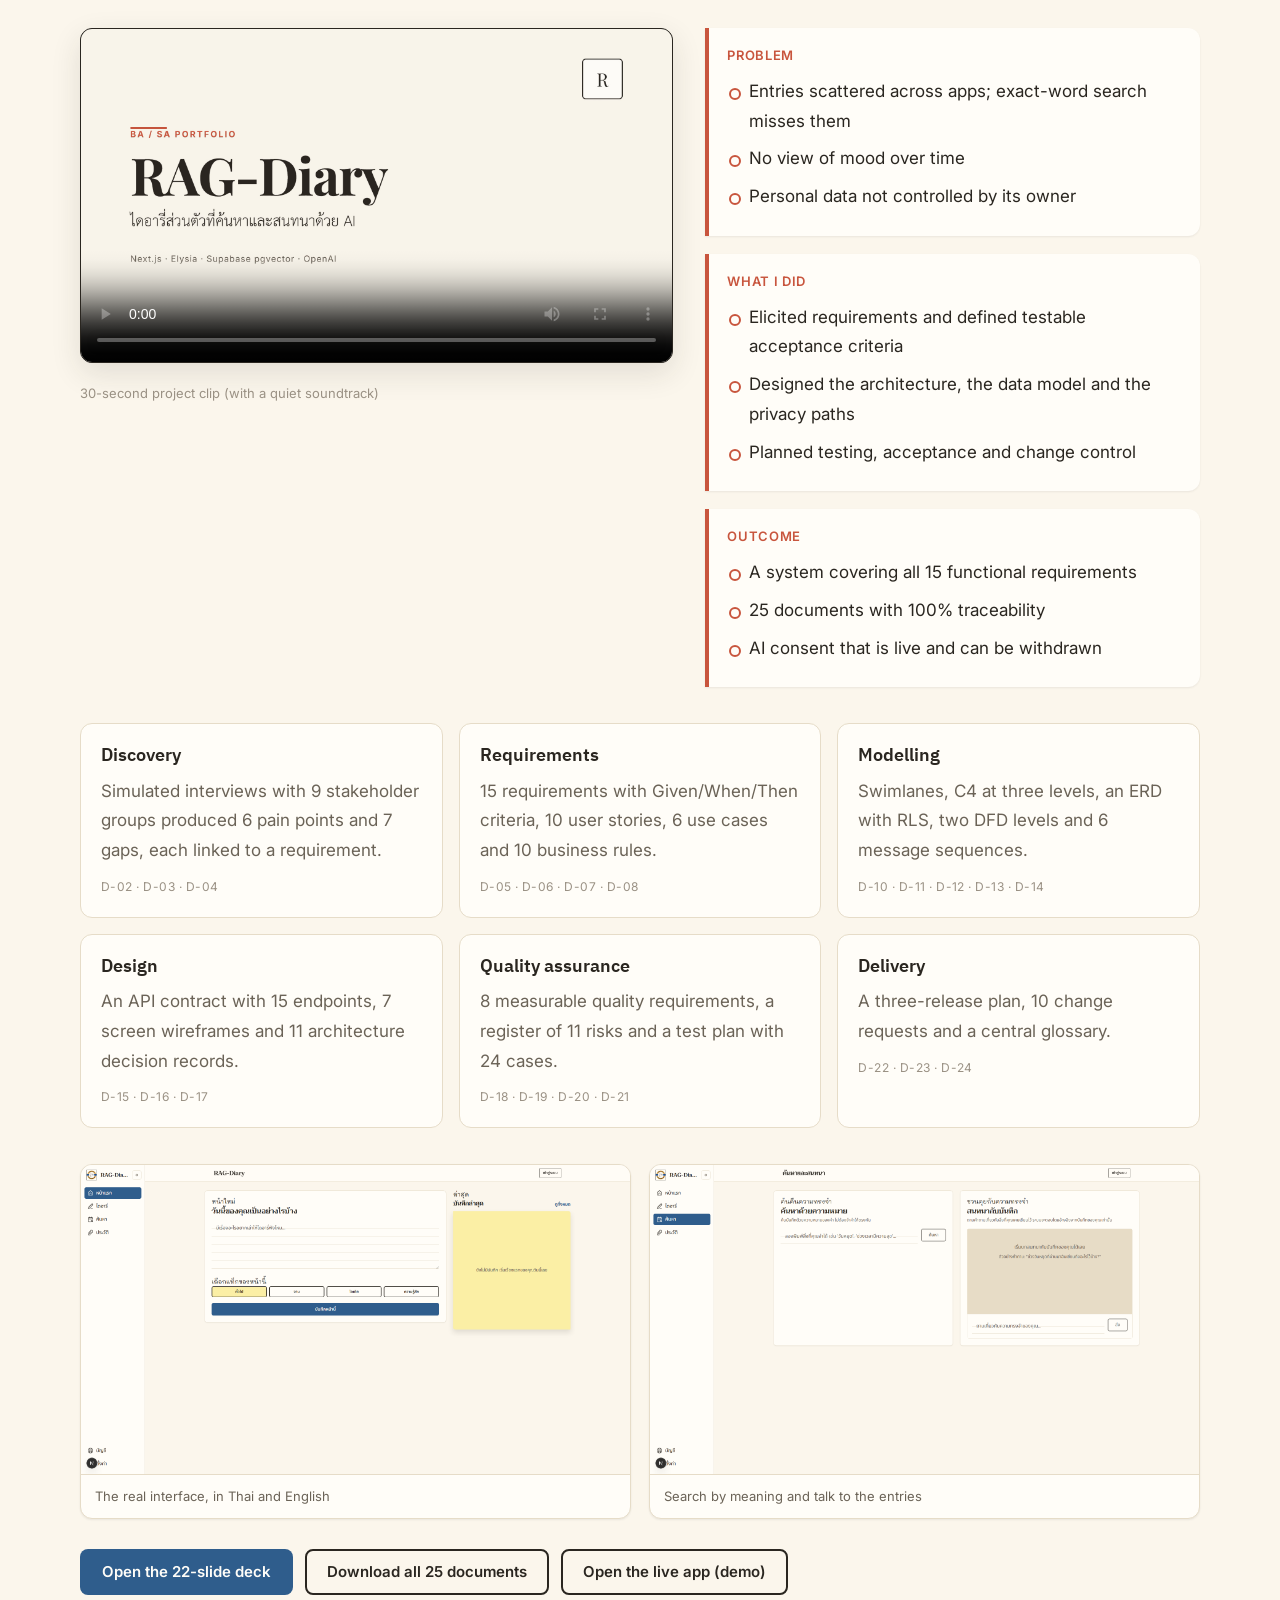
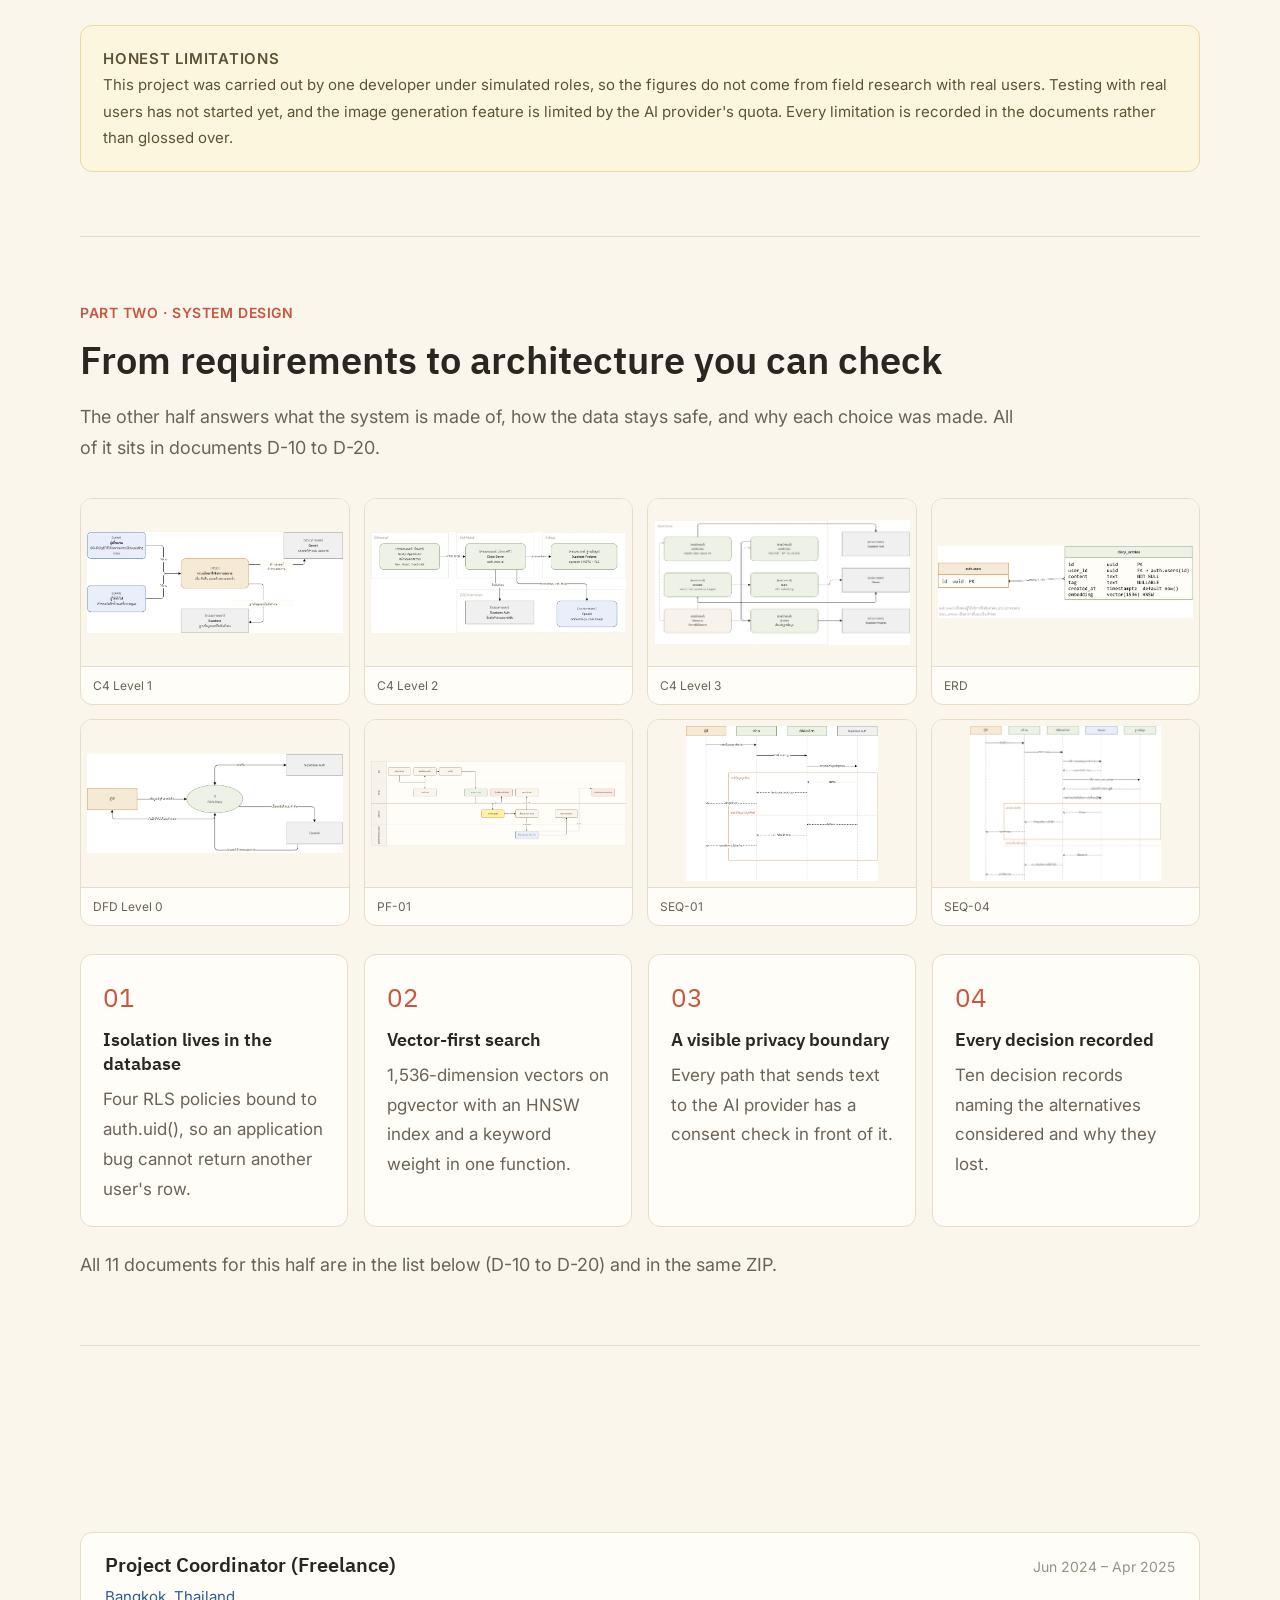
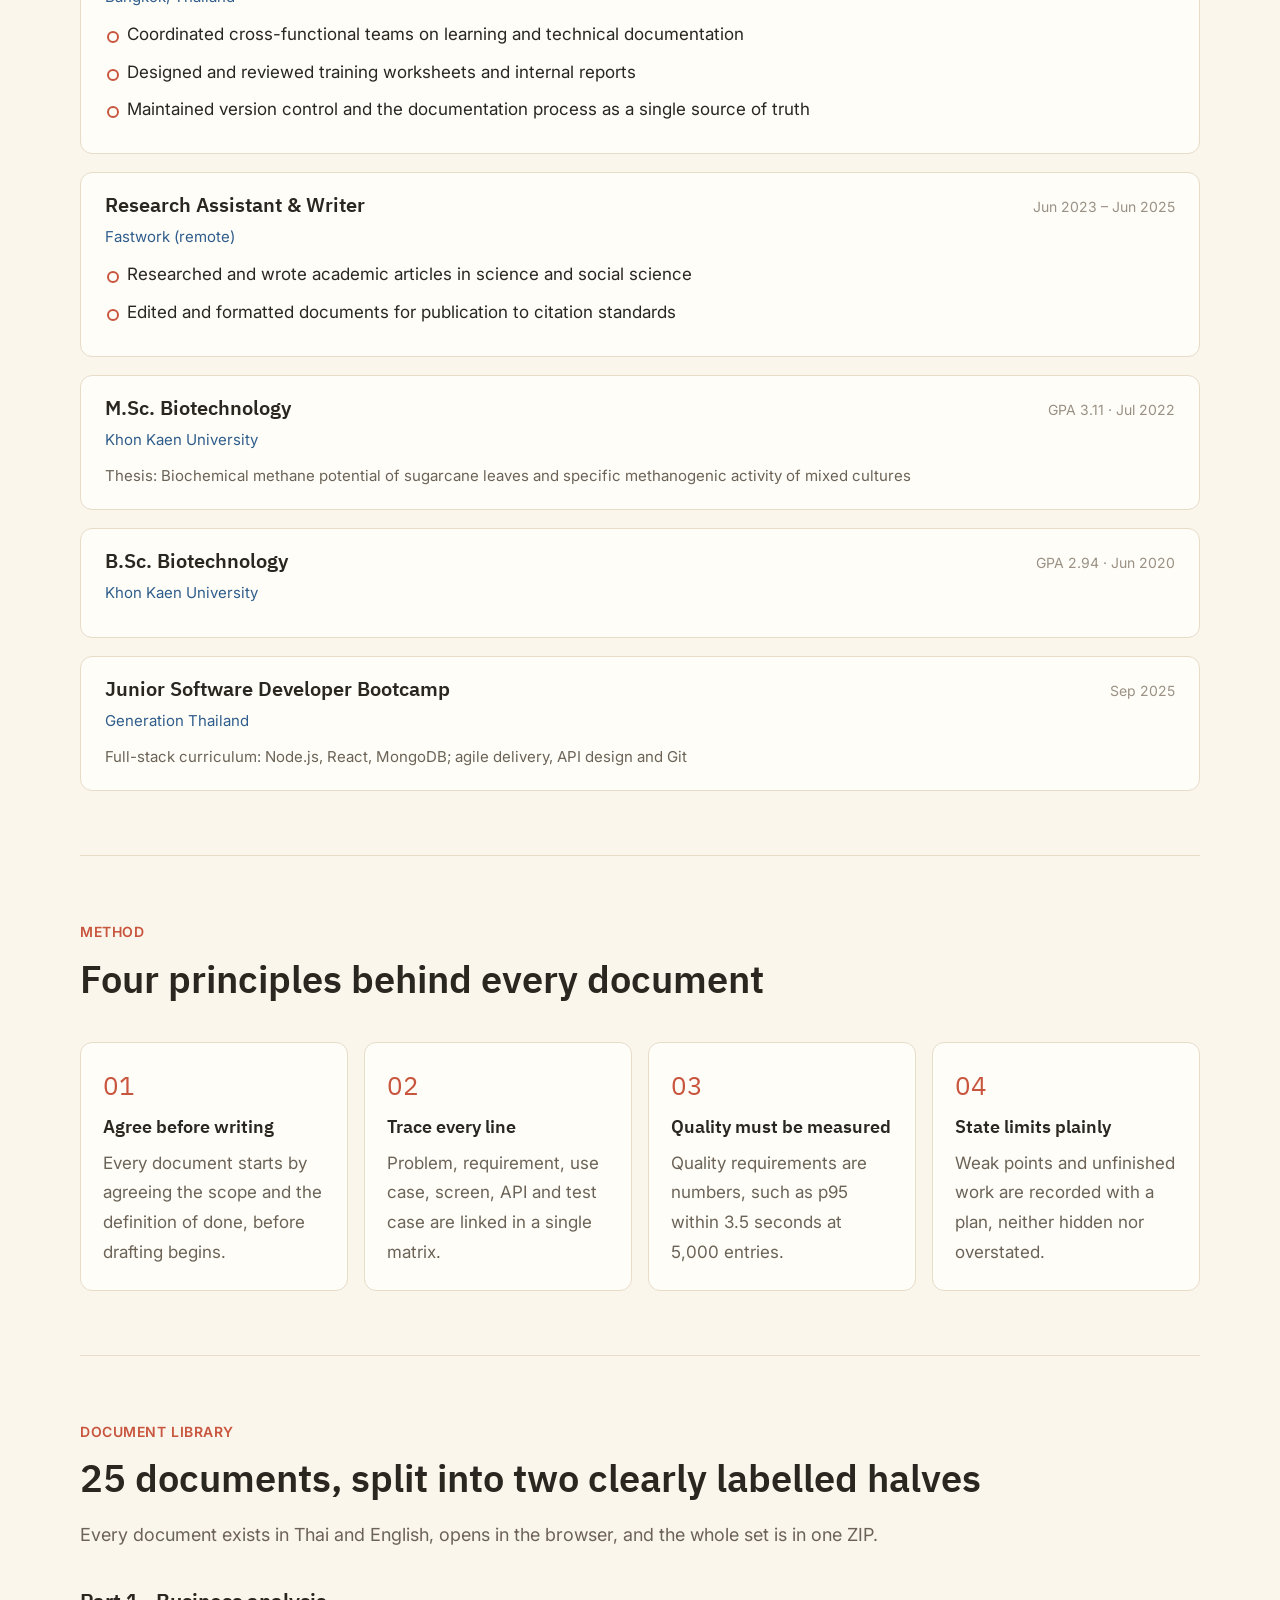
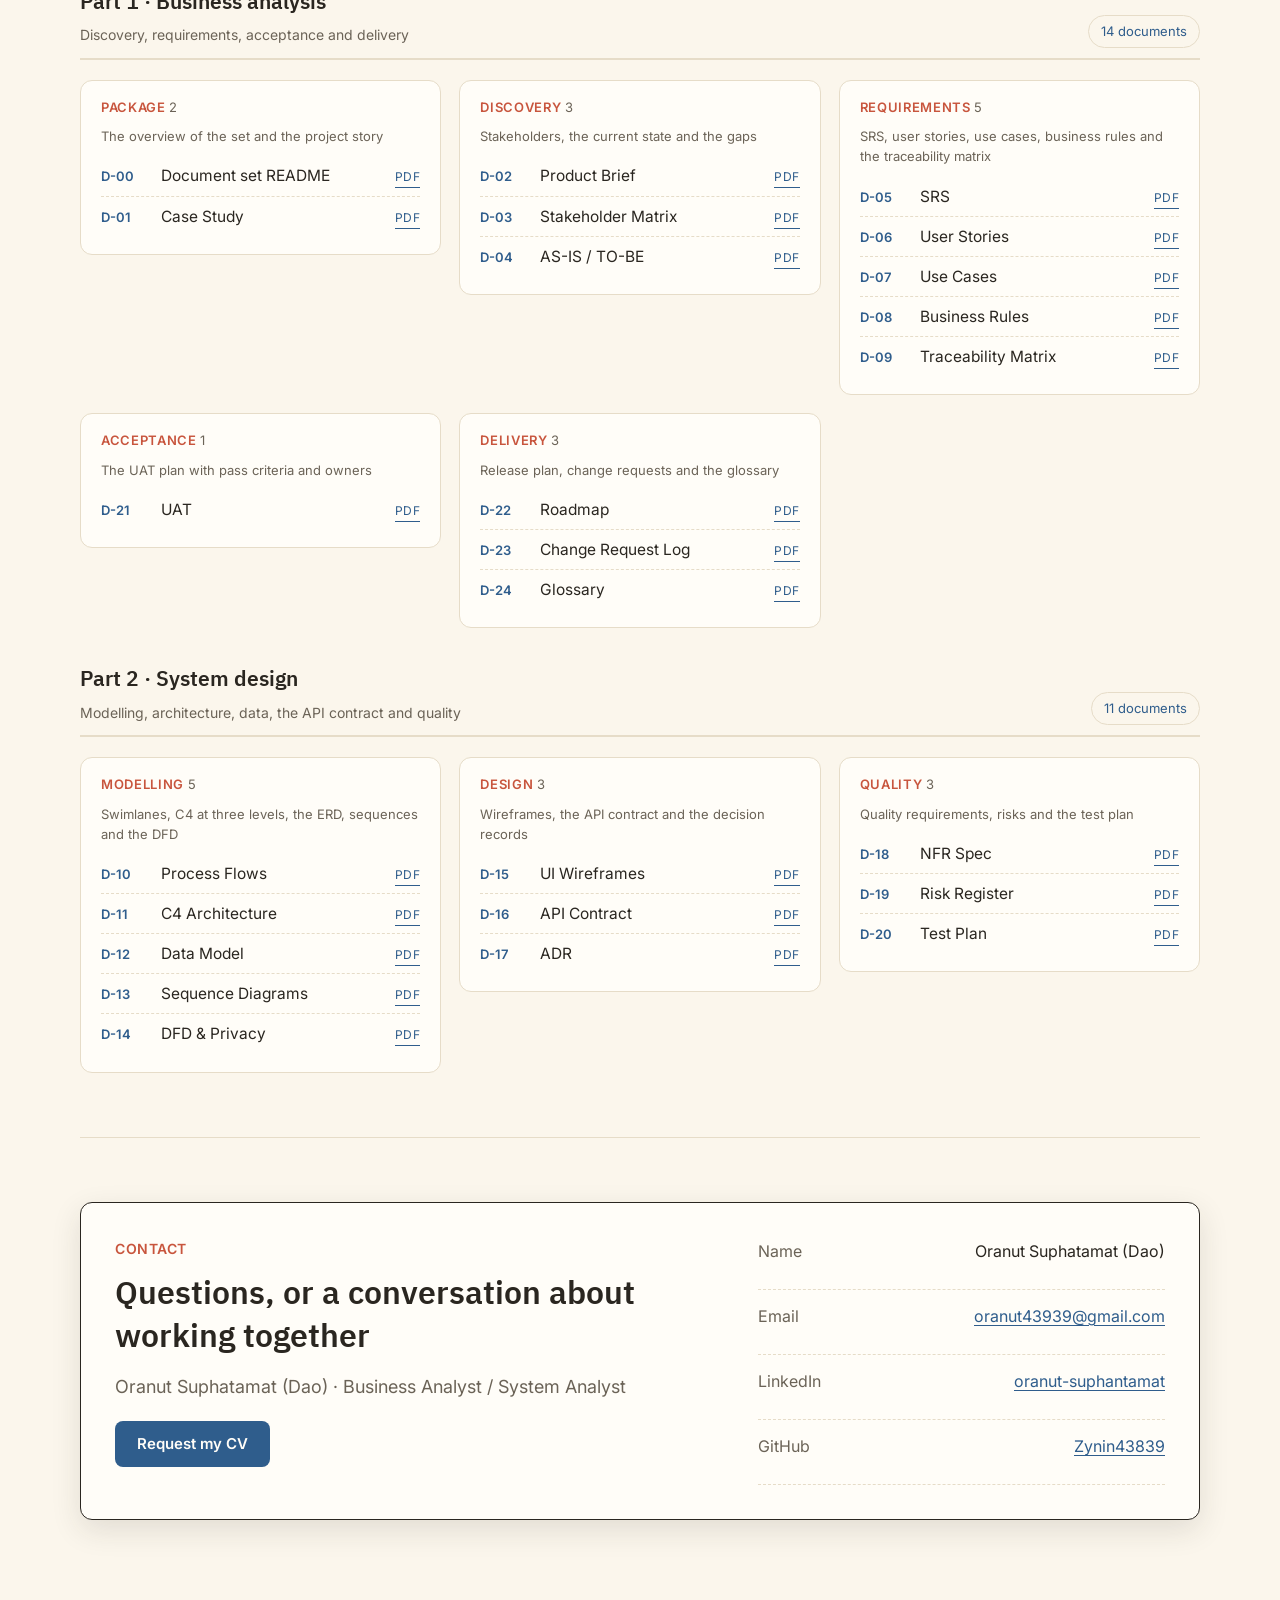
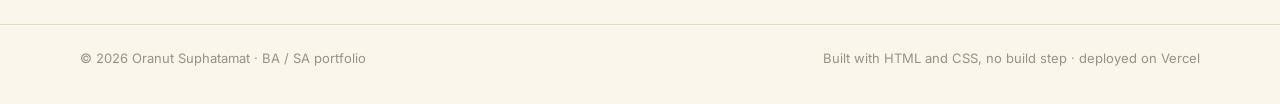
==== commit c72cee24: "feat: offer a CV request in the contact card" ====
--- a/en/index.html
+++ b/en/index.html
@@ -481,6 +481,7 @@
           <p class="kicker">Contact</p>
           <h2>Questions, or a conversation about working together</h2>
           <p class="section-sub">Oranut Suphatamat (Dao) · Business Analyst / System Analyst</p>
+          <p style="margin-top: 18px;"><a class="btn btn-primary" href="mailto:oranut43939@gmail.com?subject=Request%20for%20CV">Request my CV</a></p>
         </div>
         <ul class="contact-list">
           <li><span>Name</span>Oranut Suphatamat (Dao)</li>
